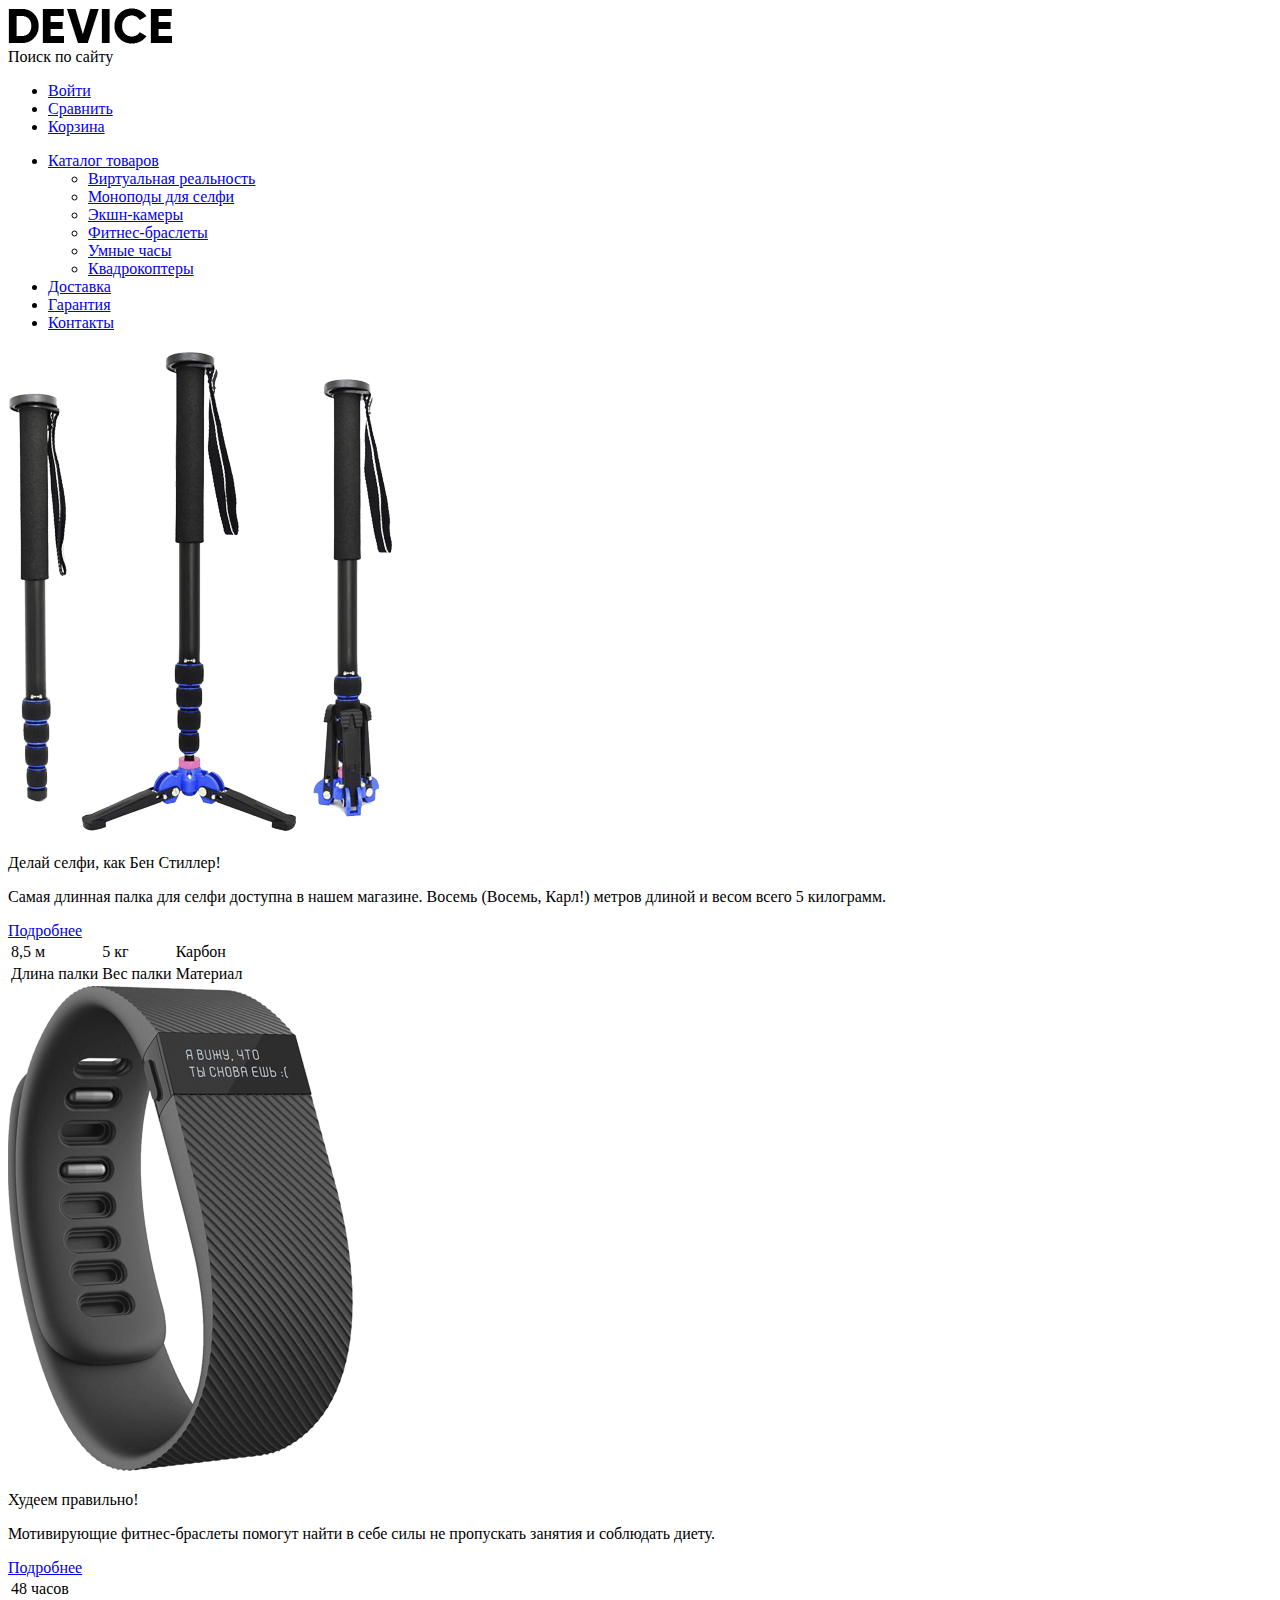
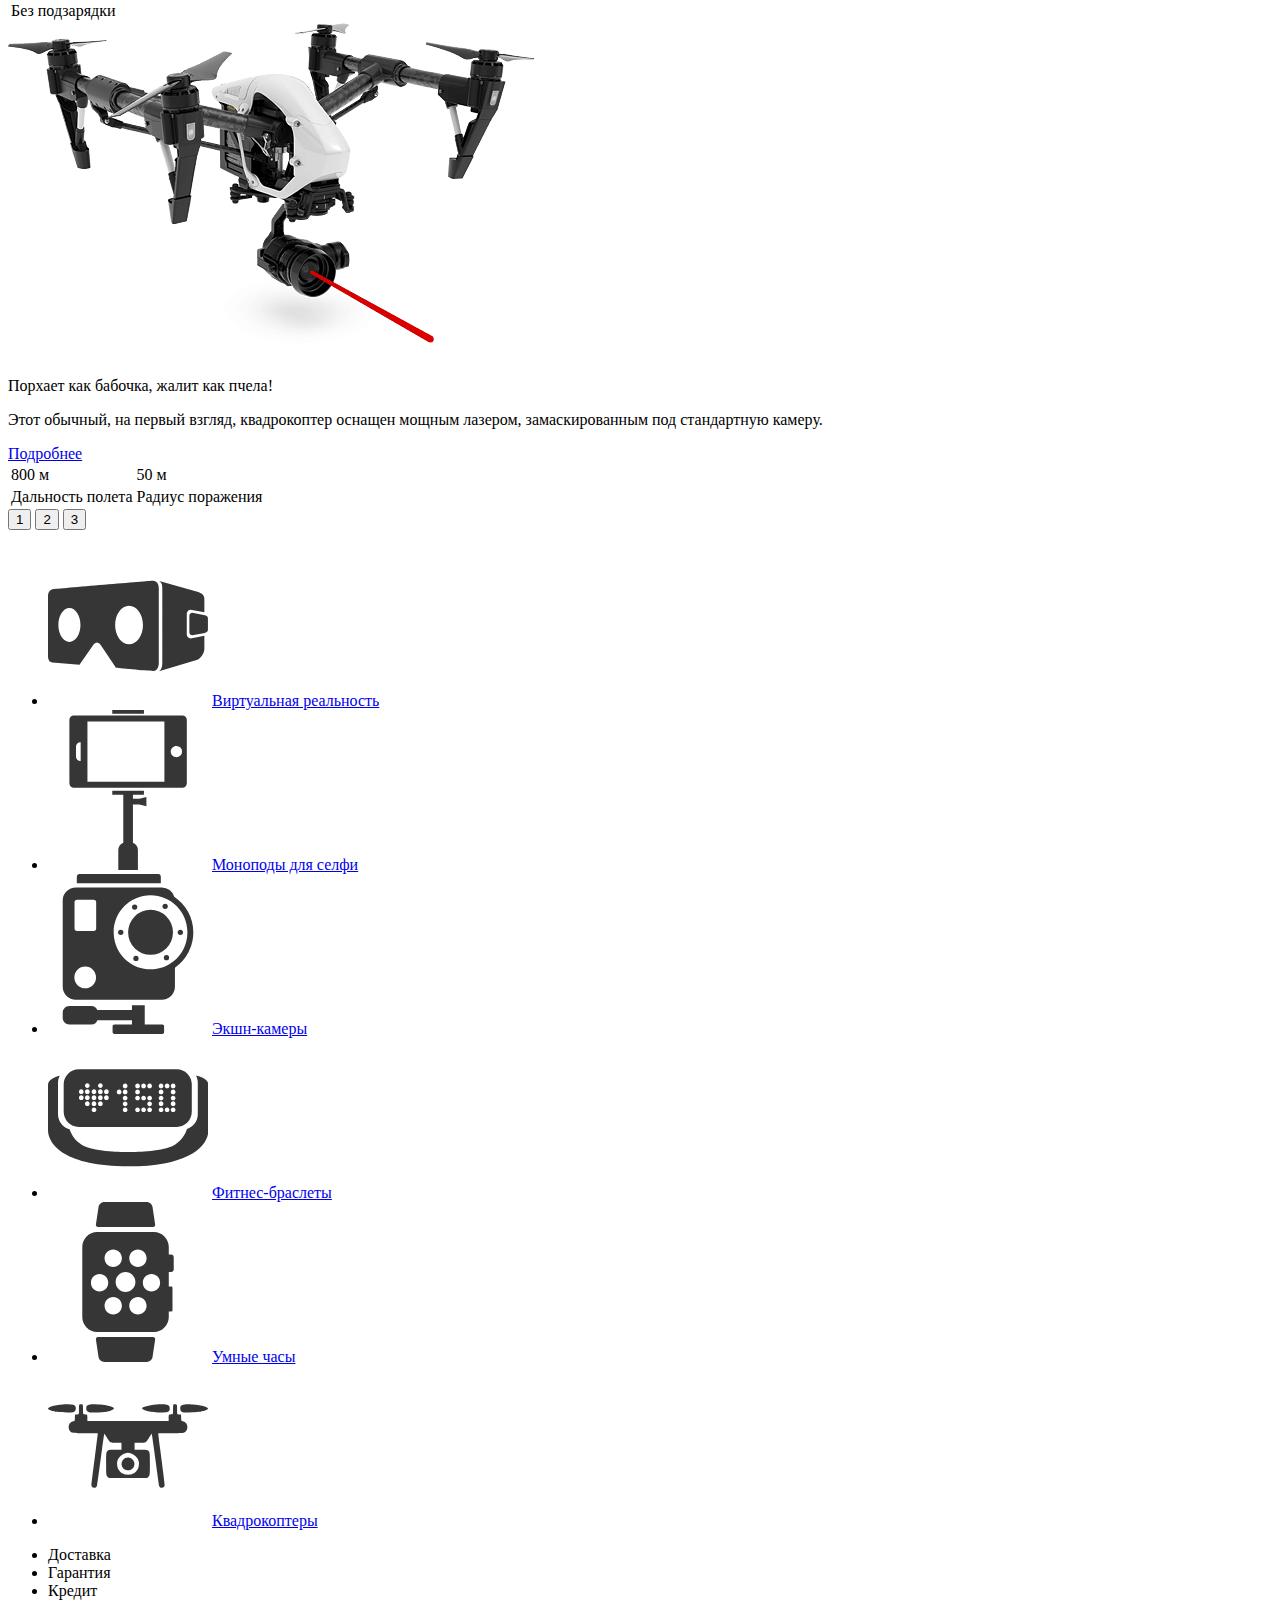
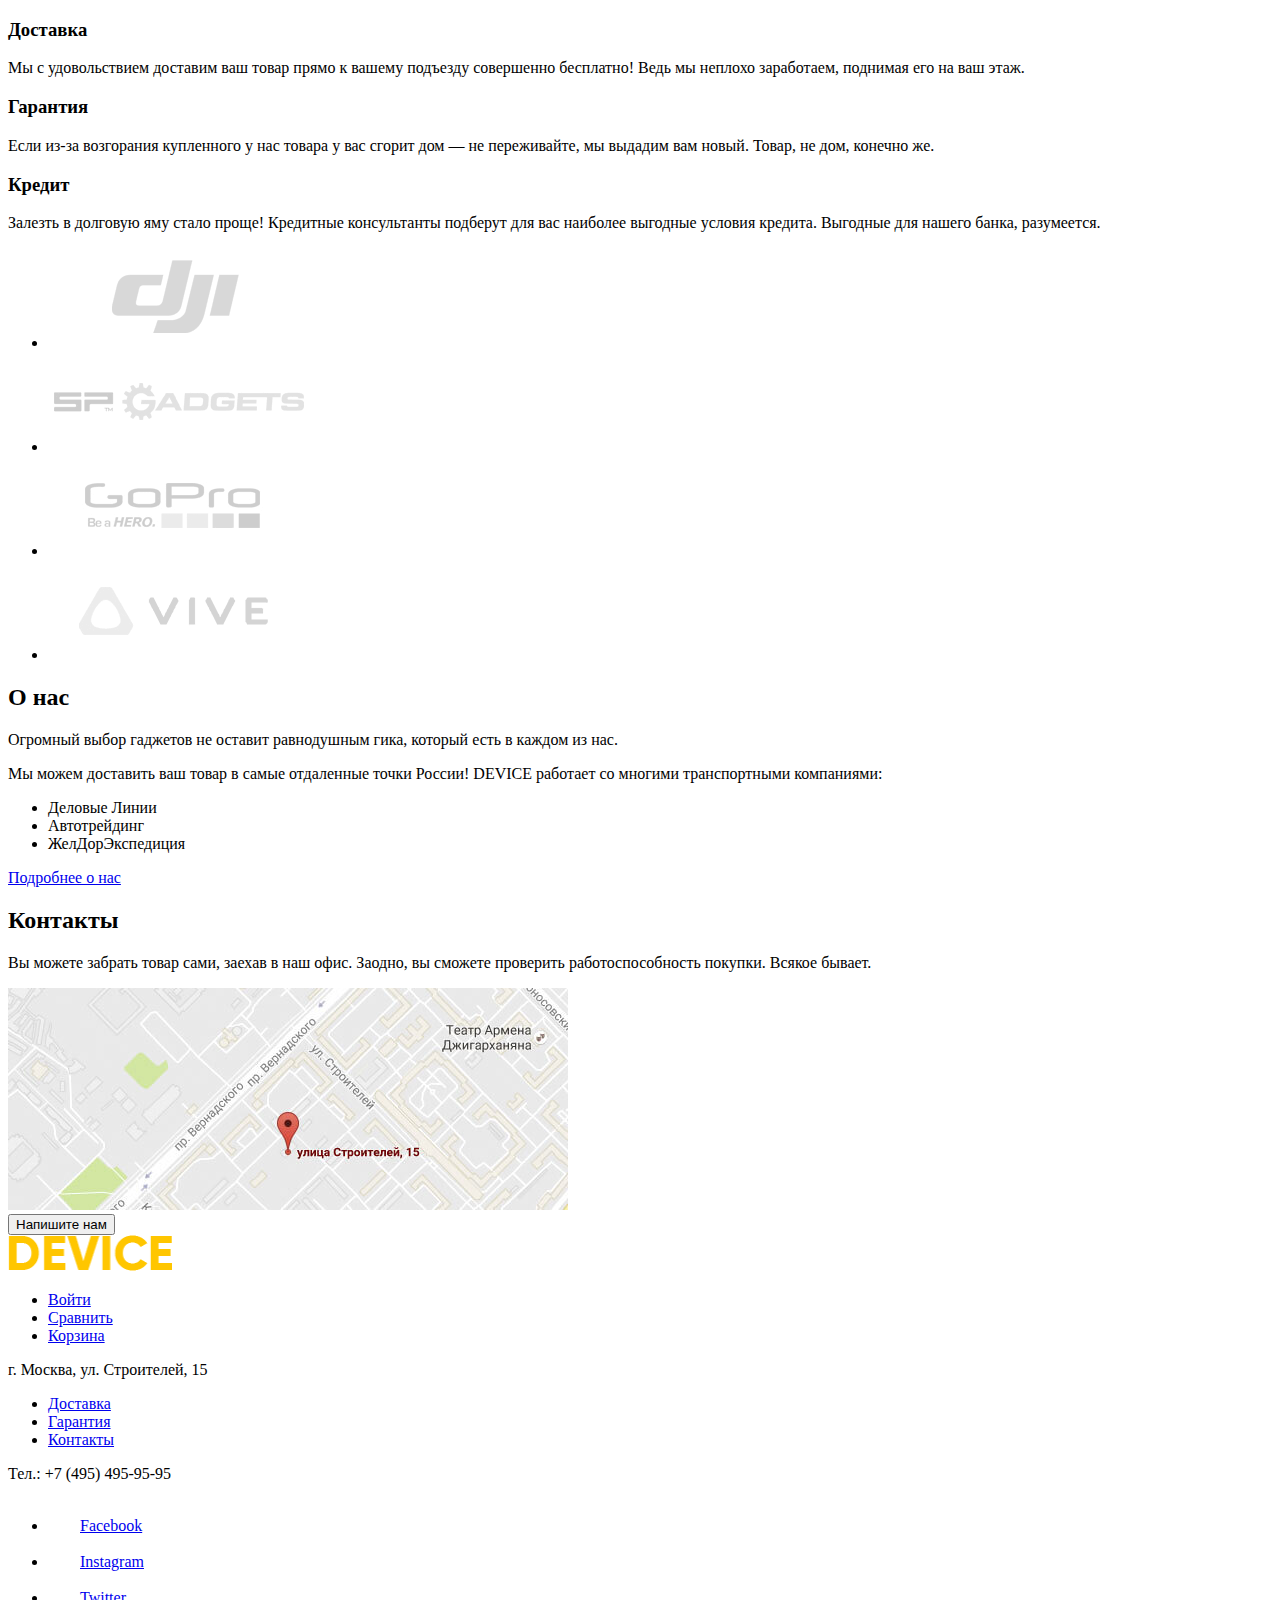
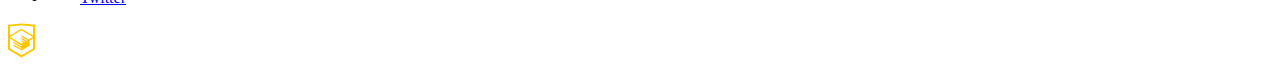
==== index.html @ 7e7579ad "Экспорт и подключение графики" ====
<!DOCTYPE html>
<html lang="ru">
<head>
	<meta charset="utf-8">
	<title>HTML Academy: Девайс</title>
</head>
<body>


	<header class="header">
		<div class="container">
			<img class="header-logo" src="img/logo.png" width="164" height="36" alt="Логотип">

			<nav class="header-navigation">
				<span class="header-navigation-search">Поиск по сайту</span>

				<ul class="header-user-navigation">
					<li class="header-user-navigation-login"><a href="#">Войти</a></li>
					<li class="header-user-navigation-comparison"><a href="#">Сравнить</a></li>
					<li class="header-user-navigation-cart"><a href="#">Корзина</a></li>
				</ul>

				<ul class="header-menu">

					<li class="header-menu-item">
						<a href="catalog.html">Каталог товаров</a>
						<ul class="header-menu-item-list">
							<li class="header-menu-sub-item"><a href="catalog.html">Виртуальная реальность</a></li>
							<li class="header-menu-sub-item"><a href="catalog.html">Моноподы для селфи</a></li>
							<li class="header-menu-sub-item"><a href="catalog.html">Экшн-камеры</a></li>
							<li class="header-menu-sub-item"><a href="catalog.html">Фитнес-браслеты</a></li>
							<li class="header-menu-sub-item"><a href="catalog.html">Умные часы</a></li>
							<li class="header-menu-sub-item"><a href="catalog.html">Квадрокоптеры</a></li>
						</ul>
					</li>

					<li class="header-menu-item"><a href="#">Доставка</a></li>
					<li class="header-menu-item"><a href="#">Гарантия</a></li>
					<li class="header-menu-item"><a href="#">Контакты</a></li>
				</ul>
			</nav>
		</div>
	</header>


	<main class="container">

		<!-- <h1 class="visually-hidden">Девайс</h1> -->

		<section class="slider">

			<!-- <h2 class="visually-hidden">Промо-слайдер</h2> -->

			<div class="slider-first">
				<img src="img/slider-1.png" width="384" height="486" alt="Селфи-палка">

				<div class="slider-info">
					<p class="slider-info-title">Делай селфи, как Бен Стиллер!</p>
					<p class="slider-info-desctiprion">Самая длинная палка для селфи доступна в нашем магазине. Восемь (Восемь, Карл!) метров длиной и весом всего 5 килограмм.</p>
				</div>

				<a href="#" class="btn">Подробнее</a>

				<table class="slider-details">
					<tr class="slider-details-value">
						<td>8,5 м</td>
						<td>5 кг</td>
						<td>Карбон</td>
					</tr>
					<tr class="slider-details-title">
						<td>Длина палки</td>
						<td>Вес палки</td>
						<td>Материал</td>
					</tr>
				</table>
			</div>

			<div class="slider-second">
				<img src="img/slider-2.png" width="345" height="485" alt="Фитнес-браслет">

				<div class="slider-info">
					<p class="slider-info-title">Худеем правильно!</p>
					<p class="slider-info-desctiprion">Мотивирующие фитнес-браслеты помогут найти в себе силы не пропускать занятия и соблюдать диету.</p>
				</div>

				<a href="#" class="btn">Подробнее</a>

				<table class="slider-details">
					<tr class="slider-details-value">
						<td>48 часов</td>
					</tr>
					<tr class="slider-details-title">
						<td>Без подзарядки</td>
					</tr>
				</table>
			</div>

			<div class="slider-third">
				<img src="img/slider-3.png" width="526" height="334" alt="Квадрокоптер">

				<div class="slider-info">
					<p class="slider-info-title">Порхает как бабочка, жалит как пчела!</p>
					<p class="slider-info-desctiprion">Этот обычный, на первый взгляд, квадрокоптер оснащен мощным лазером, замаскированным под стандартную камеру.</p>
				</div>

				<a href="#" class="btn">Подробнее</a>

				<table class="slider-details">
					<tr class="slider-details-value">
						<td>800 м</td>
						<td>50 м</td>
					</tr>
					<tr class="slider-details-title">
						<td>Дальность полета</td>
						<td>Радиус поражения</td>
					</tr>
				</table>
			</div>

			<div class="slider-navigation">
				<button class="slider-navigation-btn slider-navigation-btn-active">1</button>
				<button class="slider-navigation-btn">2</button>
				<button class="slider-navigation-btn">3</button>
			</div>

		</section>

		<section class="index-catalog">

			<!-- <h2 class="visually-hidden">Популярные товары</h2> -->

			<ul class="index-catalog-list">
				<!-- Будет лучше подключить popular.svg через бэкграунд? -->
				<li>
					<a class="index-catalog-list-img" href="catalog.html"><img src="img/popular-1.svg" width="160" height="160" alt="Виртуальная реальность"></a>
					<a class="index-catalog-list-title" href="catalog.html">Виртуальная реальность</a>
				</li>

				<li>
					<a class="index-catalog-list-img" href="catalog.html"><img src="img/popular-2.svg" width="160" height="160" alt="Моноподы для селфи"></a>
					<a class="index-catalog-list-title" href="catalog.html">Моноподы для селфи</a>
				</li>

				<li>
					<a class="index-catalog-list-img" href="catalog.html"><img src="img/popular-3.svg" width="160" height="160" alt="Экшн-камеры"></a>
					<a class="index-catalog-list-title" href="catalog.html">Экшн-камеры</a>
				</li>

				<li>
					<a class="index-catalog-list-img" href="catalog.html"><img src="img/popular-4.svg" width="160" height="160" alt="Фитнес-браслеты"></a>
					<a class="index-catalog-list-title" href="catalog.html">Фитнес-браслеты</a>
				</li>

				<li>
					<a class="index-catalog-list-img" href="catalog.html"><img src="img/popular-5.svg" width="160" height="160" alt="Умные часы"></a>
					<a class="index-catalog-list-title" href="catalog.html">Умные часы</a>
				</li>

				<li>
					<a class="index-catalog-list-img" href="catalog.html"><img src="img/popular-6.svg" width="160" height="160" alt="Квадрокоптеры"></a>
					<a class="index-catalog-list-title" href="catalog.html">Квадрокоптеры</a>
				</li>
			</ul>
		</section>

		<section class="service-slider">

			<!-- <h2 class="visually-hidden">Сервисы</h2> -->

			<ul class="service-slider-list">
				<li class="service-slider-list-delivery">Доставка</li>
				<li class="service-slider-list-warranty">Гарантия</li>
				<li class="service-slider-list-credit">Кредит</li>
			</ul>

			<div class="service-slider-delivery">
				<h3 class="service-slider-title">Доставка</h3>
				<p class="service-slider-description">Мы с удовольствием доставим ваш товар прямо к вашему подъезду совершенно бесплатно! Ведь мы неплохо заработаем, поднимая его на ваш этаж.</p>
			</div>

			<div class="service-slider-warranty">
				<h3 class="service-slider-title">Гарантия</h3>
				<p class="service-slider-description">Если из-за возгорания купленного у нас товара у вас сгорит дом — не переживайте, мы выдадим вам новый. Товар, не дом, конечно же.</p>
			</div>

			<div class="service-slider-credit">
				<h3 class="service-slider-title">Кредит</h3>
				<p class="service-slider-description">Залезть в долговую яму стало проще! Кредитные консультанты подберут для вас наиболее выгодные условия кредита. Выгодные для нашего банка, разумеется.</p>
			</div>
		</section>

		<section class="partners">

			<!-- <h2 class="visually-hidden">Наши партнеры</h2> -->

			<ul class="partners-list">
				<li class="partners-list-item"><a href="#"><img src="img/logo-1.png" width="260" height="100" alt="Логотип компании"></a></li>
				<li class="partners-list-item"><a href="#"><img src="img/logo-2.png" width="260" height="100" alt="Логотип компании"></a></li>
				<li class="partners-list-item"><a href="#"><img src="img/logo-3.png" width="260" height="100" alt="Логотип компании"></a></li>
				<li class="partners-list-item"><a href="#"><img src="img/logo-4.png" width="260" height="100" alt="Логотип компании"></a></li>
			</ul>
		</section>

		<div class="about-us-and-contacts">
			<section class="about-us">

				<h2 class="page-title">О нас</h2>

				<p class="about-us-description">Огромный выбор гаджетов не оставит равнодушным гика, который есть в каждом из нас.</p>
				<p class="about-us-description">Мы можем доставить ваш товар в самые отдаленные точки России! DEVICE работает со многими транспортными компаниями:</p>

				<ul class="about-us-list">
					<li>Деловые Линии</li>
					<li>Автотрейдинг</li>
					<li>ЖелДорЭкспедиция</li>
				</ul>

				<a href="#" class="btn">Подробнее о нас</a>
			</section>

			<section class="contacts">

				<h2 class="page-title">Контакты</h2>

				<p class="contacts-description">Вы можете забрать товар сами, заехав в наш офис. Заодно, вы сможете проверить работоспособность покупки. Всякое бывает.</p>

				<a href="№" class="contacts-map"><img src="img/map.jpg" width="560" height="222" alt="Карта"></a><br> <!-- временный перенос строки -->

				<button class="btn">Напишите нам</button>
			</section>
		</div>
	</main>


	<footer class="footer">
		<div class="container">

			<div class="footer-top">
				<img class="footer-logo" src="img/footer-logo.png" width="164" height="36" alt="Логотип">
				<nav>
					<ul class="footer-user-navigation">
						<li class="footer-user-navigation-login"><a href="#">Войти</a></li>
						<li class="footer-user-navigation-comparison"><a href="#">Сравнить</a></li>
						<li class="footer-user-navigation-cart"><a href="#">Корзина</a></li>
					</ul>
				</nav>
			</div>

			<div class="footer-middle">
				<span class="footer-adress">г. Москва, ул. Строителей, 15</span>
				<nav>
					<ul class="footer-menu">
						<li class="footer-menu-item"><a href="#">Доставка</a></li>
						<li class="footer-menu-item"><a href="#">Гарантия</a></li>
						<li class="footer-menu-item"><a href="#">Контакты</a></li>
					</ul>
				</nav>
				<span class="footer-phone">Тел.: +7 (495) 495-95-95</span>
			</div>

			<div class="footer-down">
				<ul class="footer-social">
					<li class="footer-social-item"><a href="#"><img src="img/fb.svg" width="32" height="32" alt="Facebook">Facebook</a></li>
					<li class="footer-social-item"><a href="#"><img src="img/instagram.svg" width="32" height="32" alt="Instagram">Instagram</a></li>
					<li class="footer-social-item"><a href="#"><img src="img/twitter.svg" width="32" height="32" alt="Twitter">Twitter</a></li>
				</ul>
				<a class="footer-html-academy" href="https://htmlacademy.ru/intensive/htmlcss"><img src="img/logo-html.svg" width="27" height="35" alt="HTML Academy"></a>
			</div>

		</div>
	</footer>


</body>
</html>
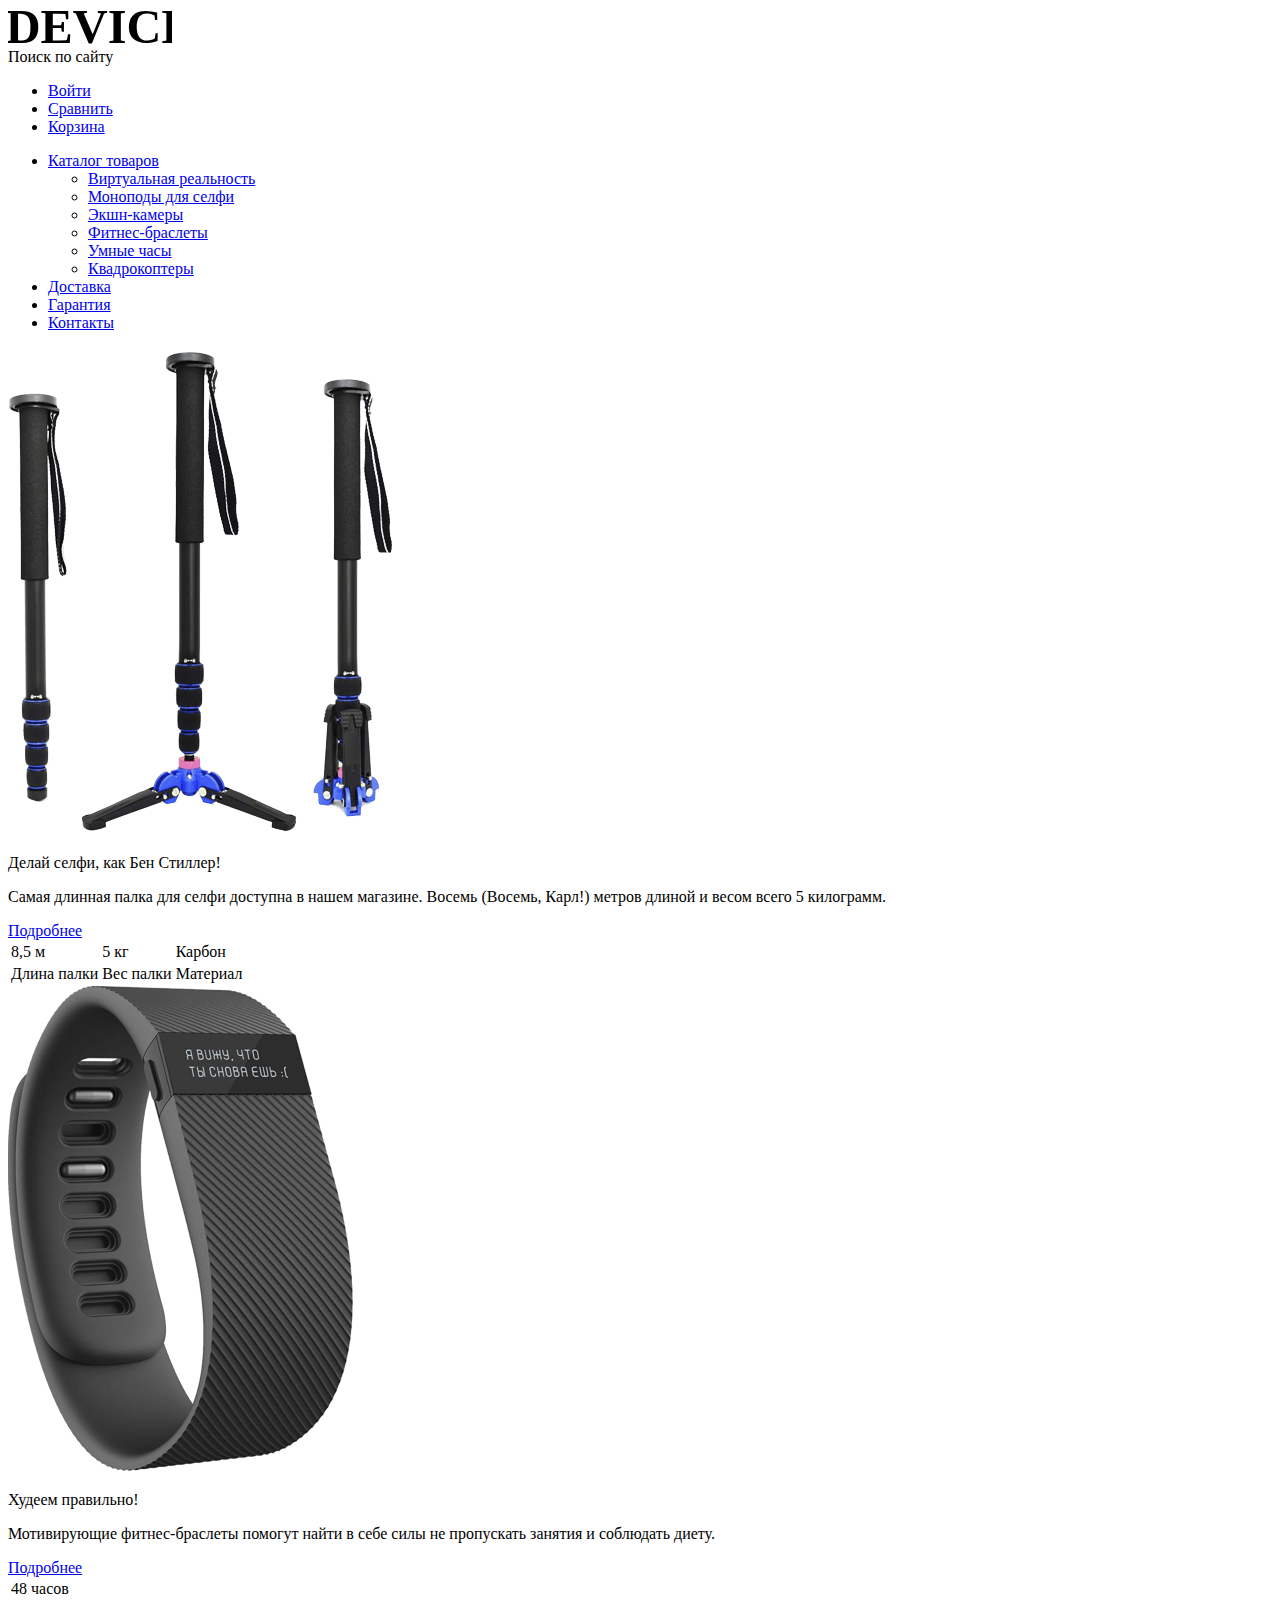
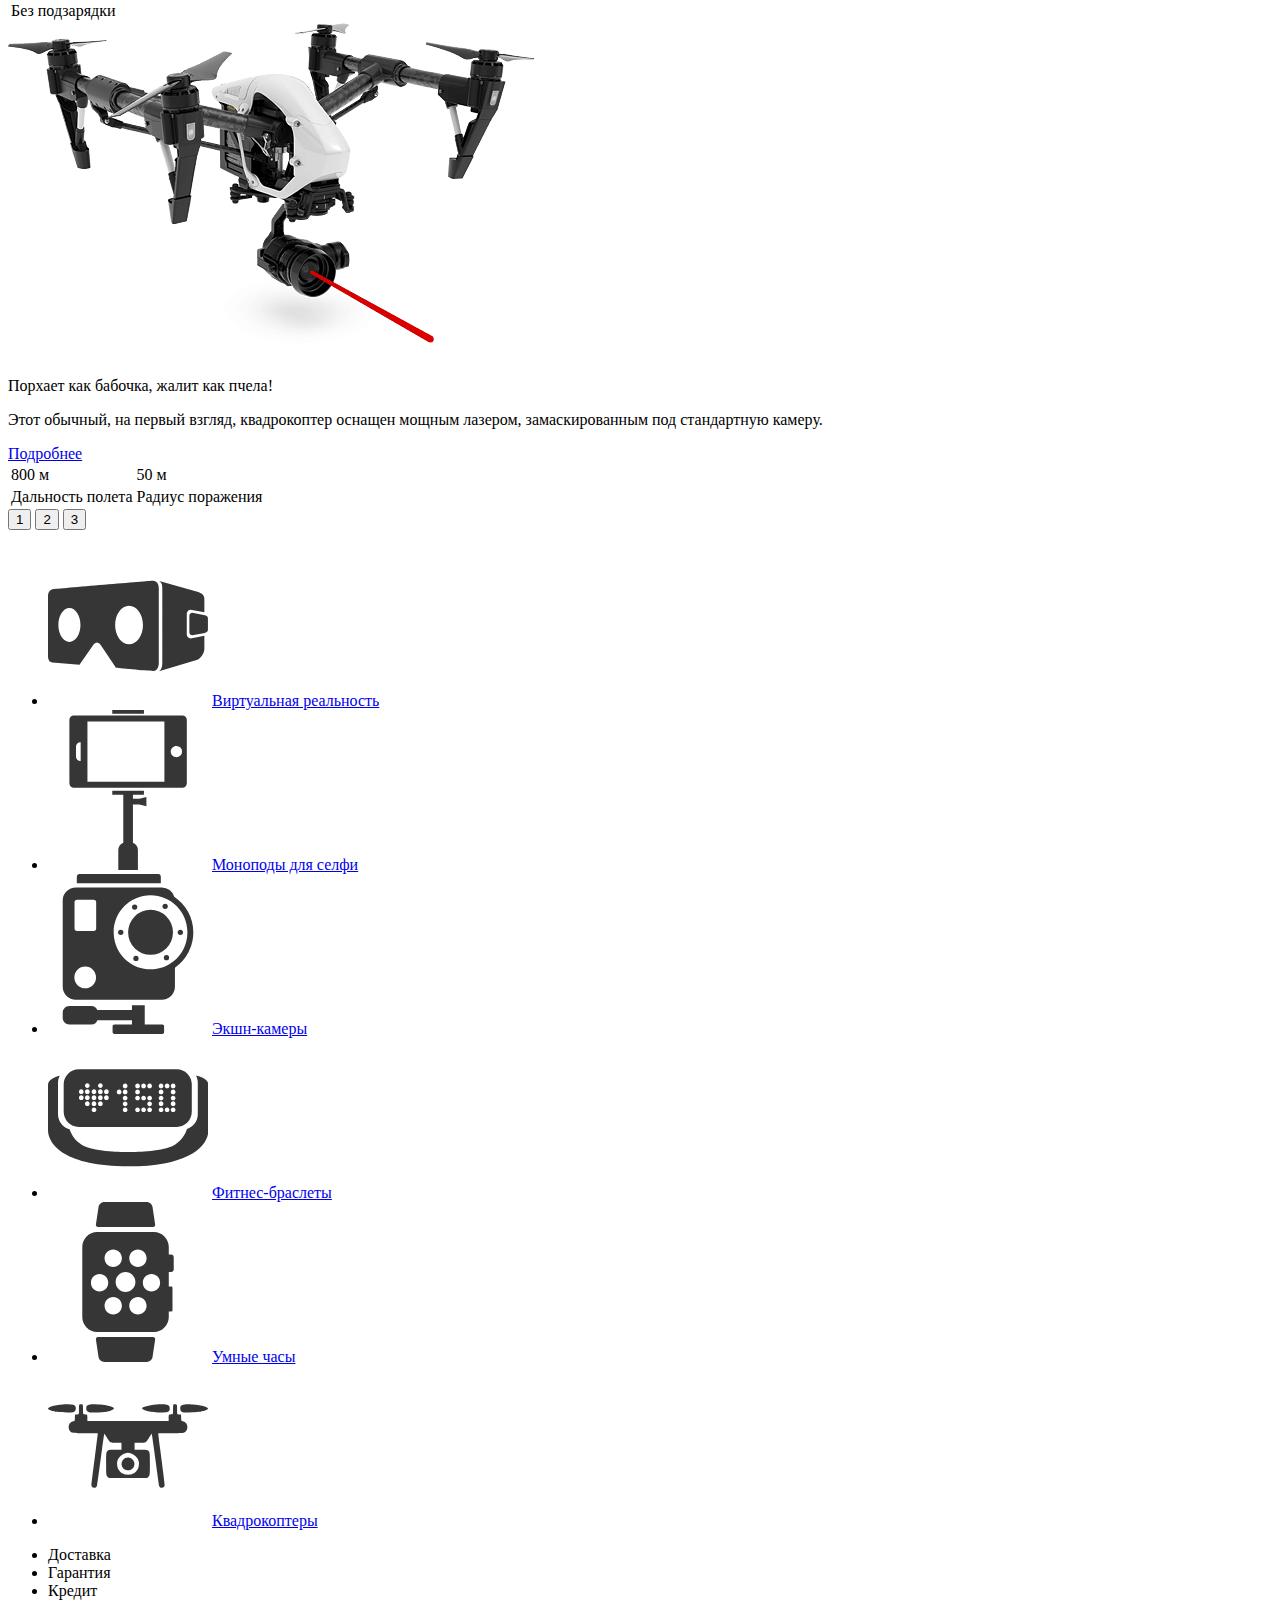
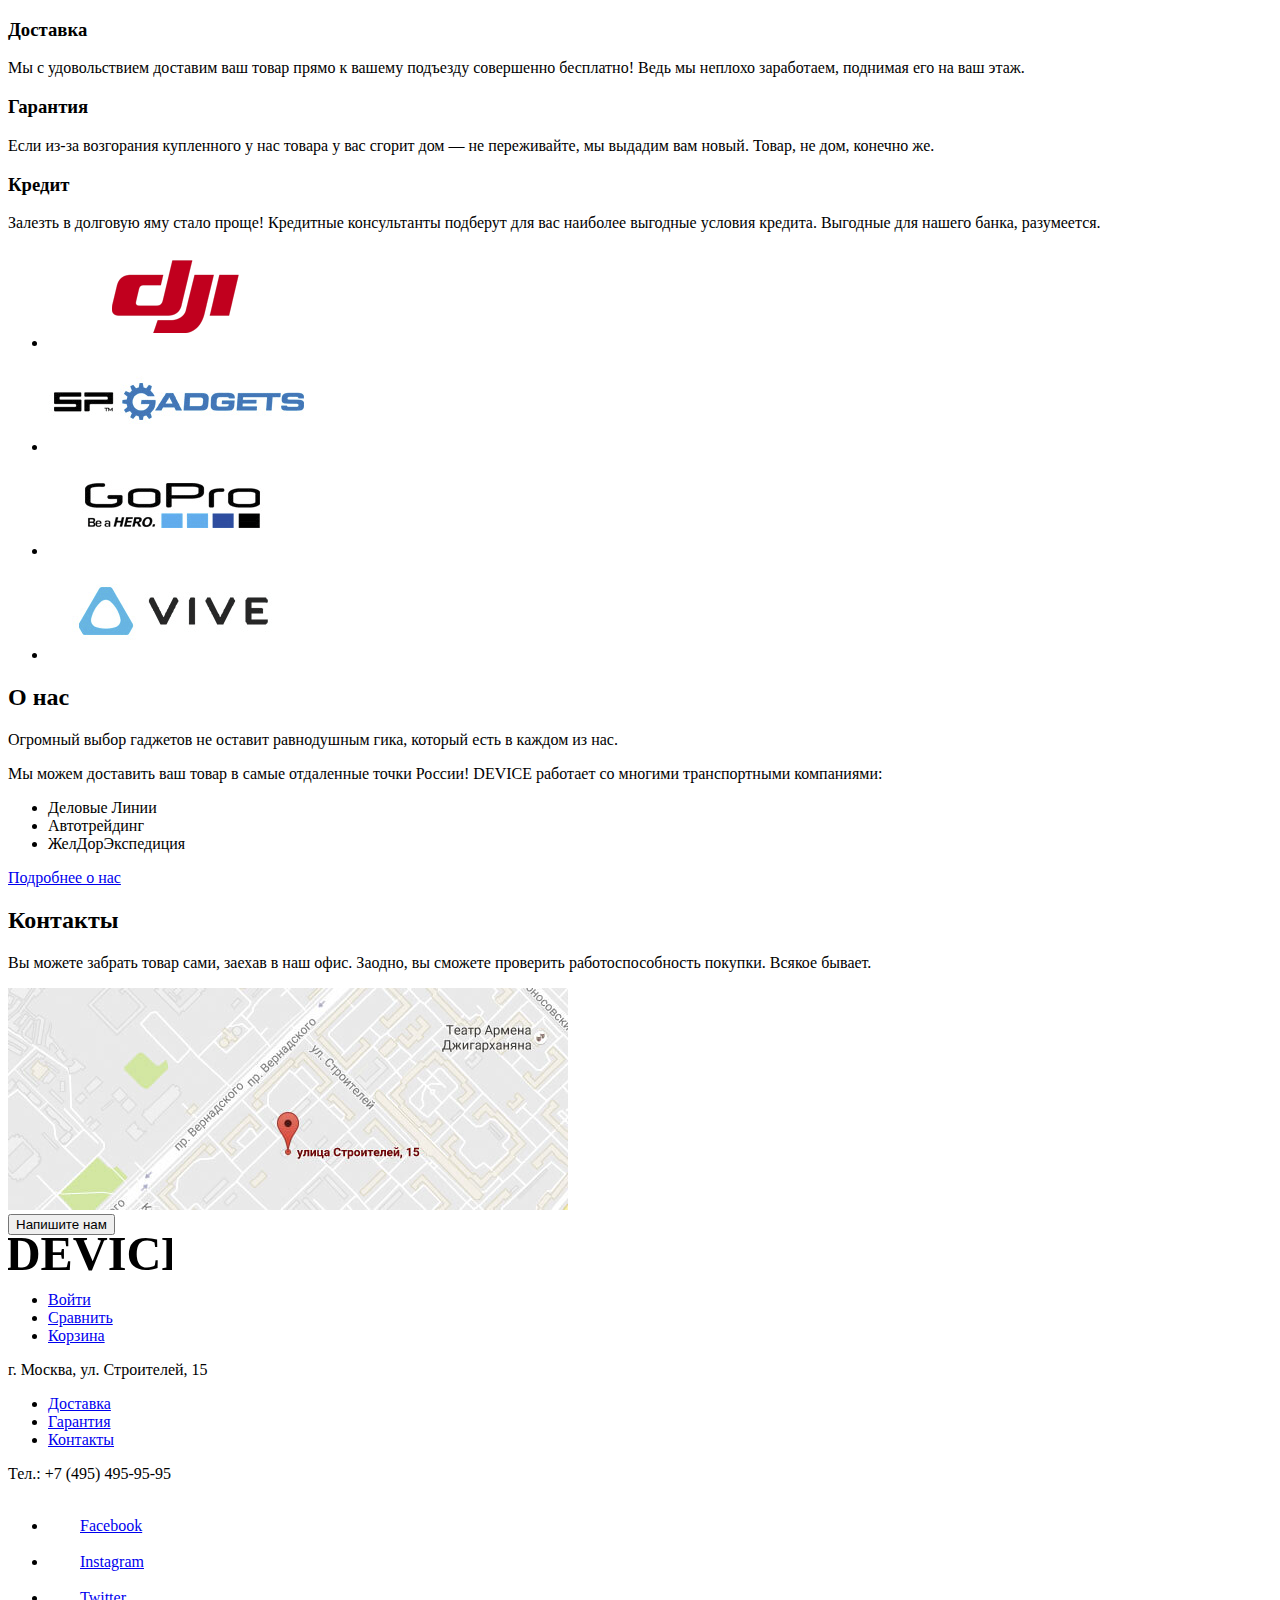
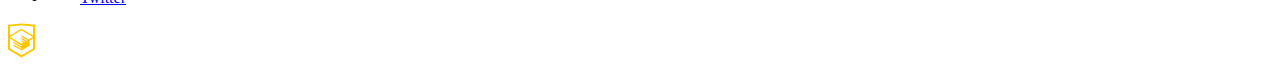
==== commit bb17a3b2: "Исправления в графике" ====
--- a/index.html
+++ b/index.html
@@ -9,7 +9,7 @@
 
 	<header class="header">
 		<div class="container">
-			<img class="header-logo" src="img/logo.png" width="164" height="36" alt="Логотип">
+			<img class="header-logo" src="img/logo.svg" width="164" height="36" alt="Логотип">
 
 			<nav class="header-navigation">
 				<span class="header-navigation-search">Поиск по сайту</span>
@@ -193,11 +193,11 @@
 
 			<!-- <h2 class="visually-hidden">Наши партнеры</h2> -->
 
-			<ul class="partners-list">
-				<li class="partners-list-item"><a href="#"><img src="img/logo-1.png" width="260" height="100" alt="Логотип компании"></a></li>
-				<li class="partners-list-item"><a href="#"><img src="img/logo-2.png" width="260" height="100" alt="Логотип компании"></a></li>
-				<li class="partners-list-item"><a href="#"><img src="img/logo-3.png" width="260" height="100" alt="Логотип компании"></a></li>
-				<li class="partners-list-item"><a href="#"><img src="img/logo-4.png" width="260" height="100" alt="Логотип компании"></a></li>
+			<ul class="brands-list">
+				<li class="brands-list-item"><a href="#"><img src="img/brand-logo-1.png" width="260" height="100" alt="Логотип компании"></a></li>
+				<li class="brands-list-item"><a href="#"><img src="img/brand-logo-2.png" width="260" height="100" alt="Логотип компании"></a></li>
+				<li class="brands-list-item"><a href="#"><img src="img/brand-logo-3.png" width="260" height="100" alt="Логотип компании"></a></li>
+				<li class="brands-list-item"><a href="#"><img src="img/brand-logo-4.png" width="260" height="100" alt="Логотип компании"></a></li>
 			</ul>
 		</section>
 
@@ -236,7 +236,7 @@
 		<div class="container">
 
 			<div class="footer-top">
-				<img class="footer-logo" src="img/footer-logo.png" width="164" height="36" alt="Логотип">
+				<img class="footer-logo" src="img/logo.svg" width="164" height="36" alt="Логотип">
 				<nav>
 					<ul class="footer-user-navigation">
 						<li class="footer-user-navigation-login"><a href="#">Войти</a></li>
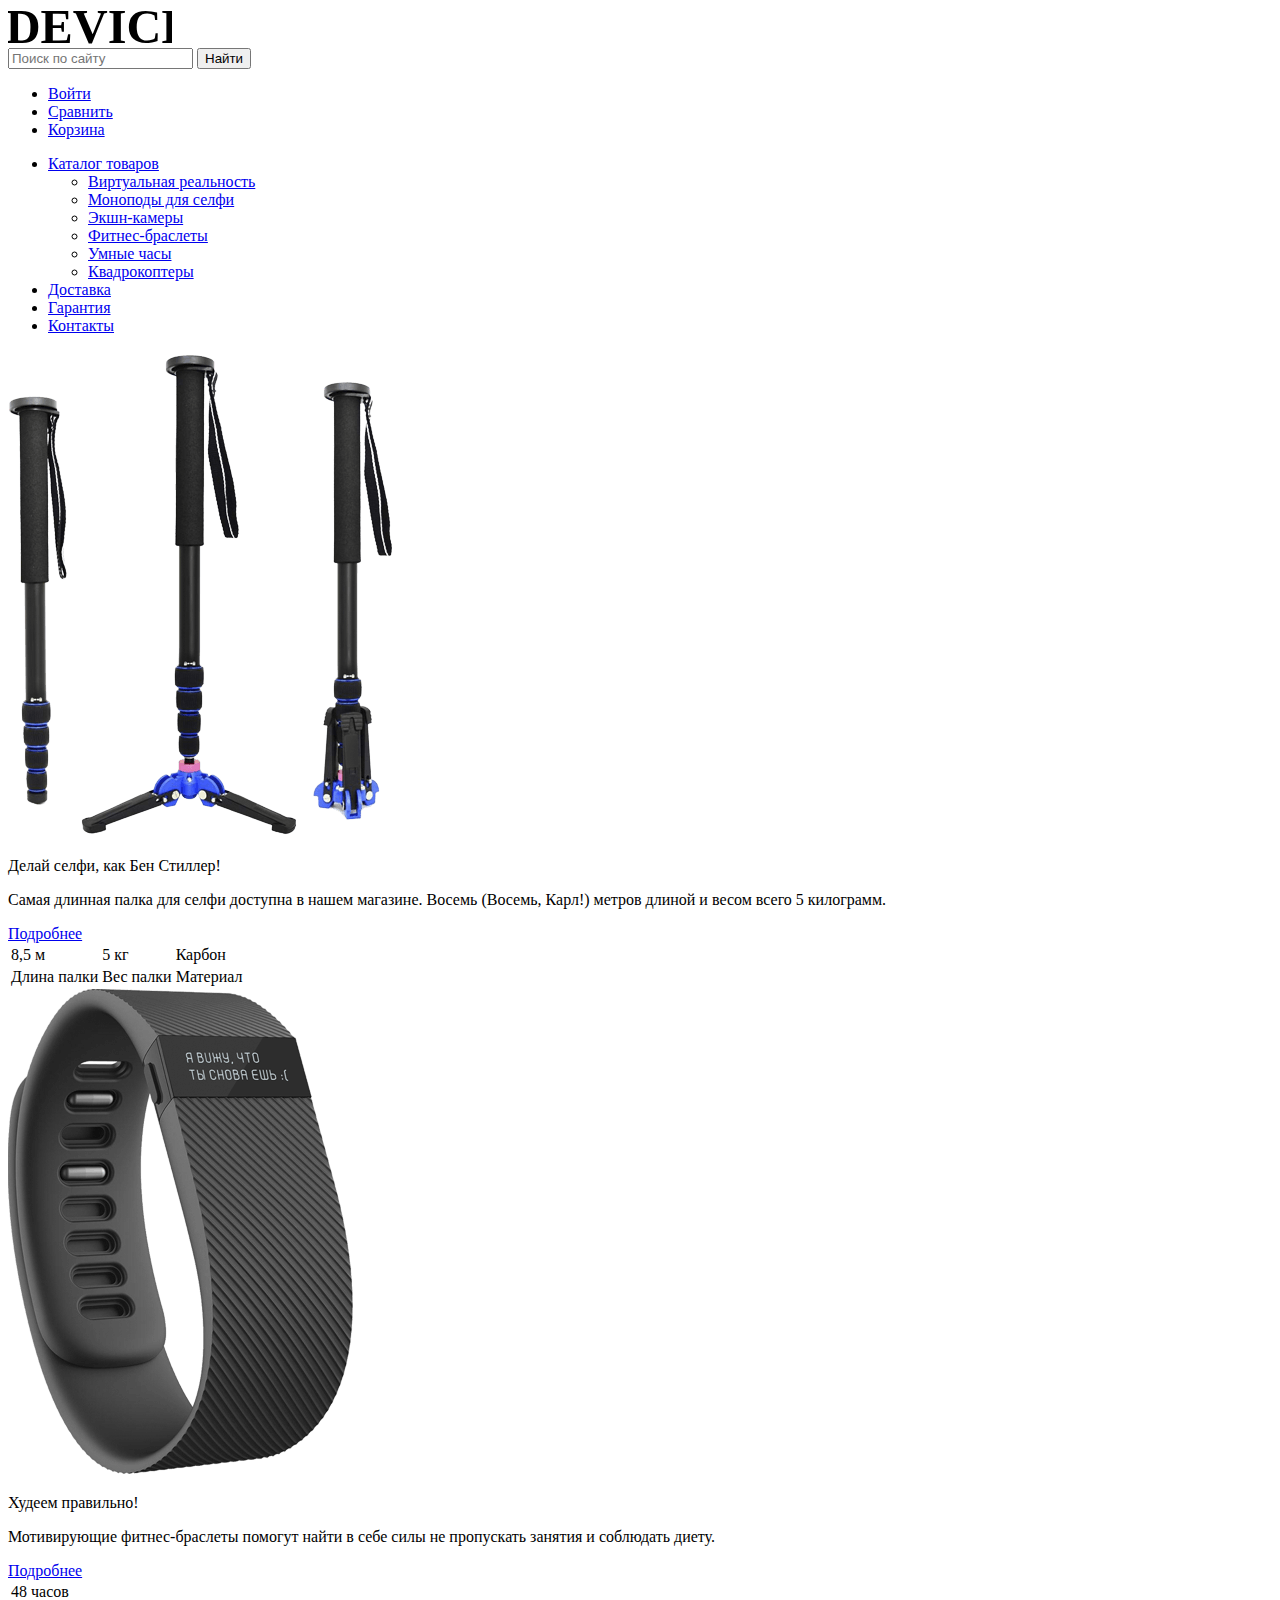
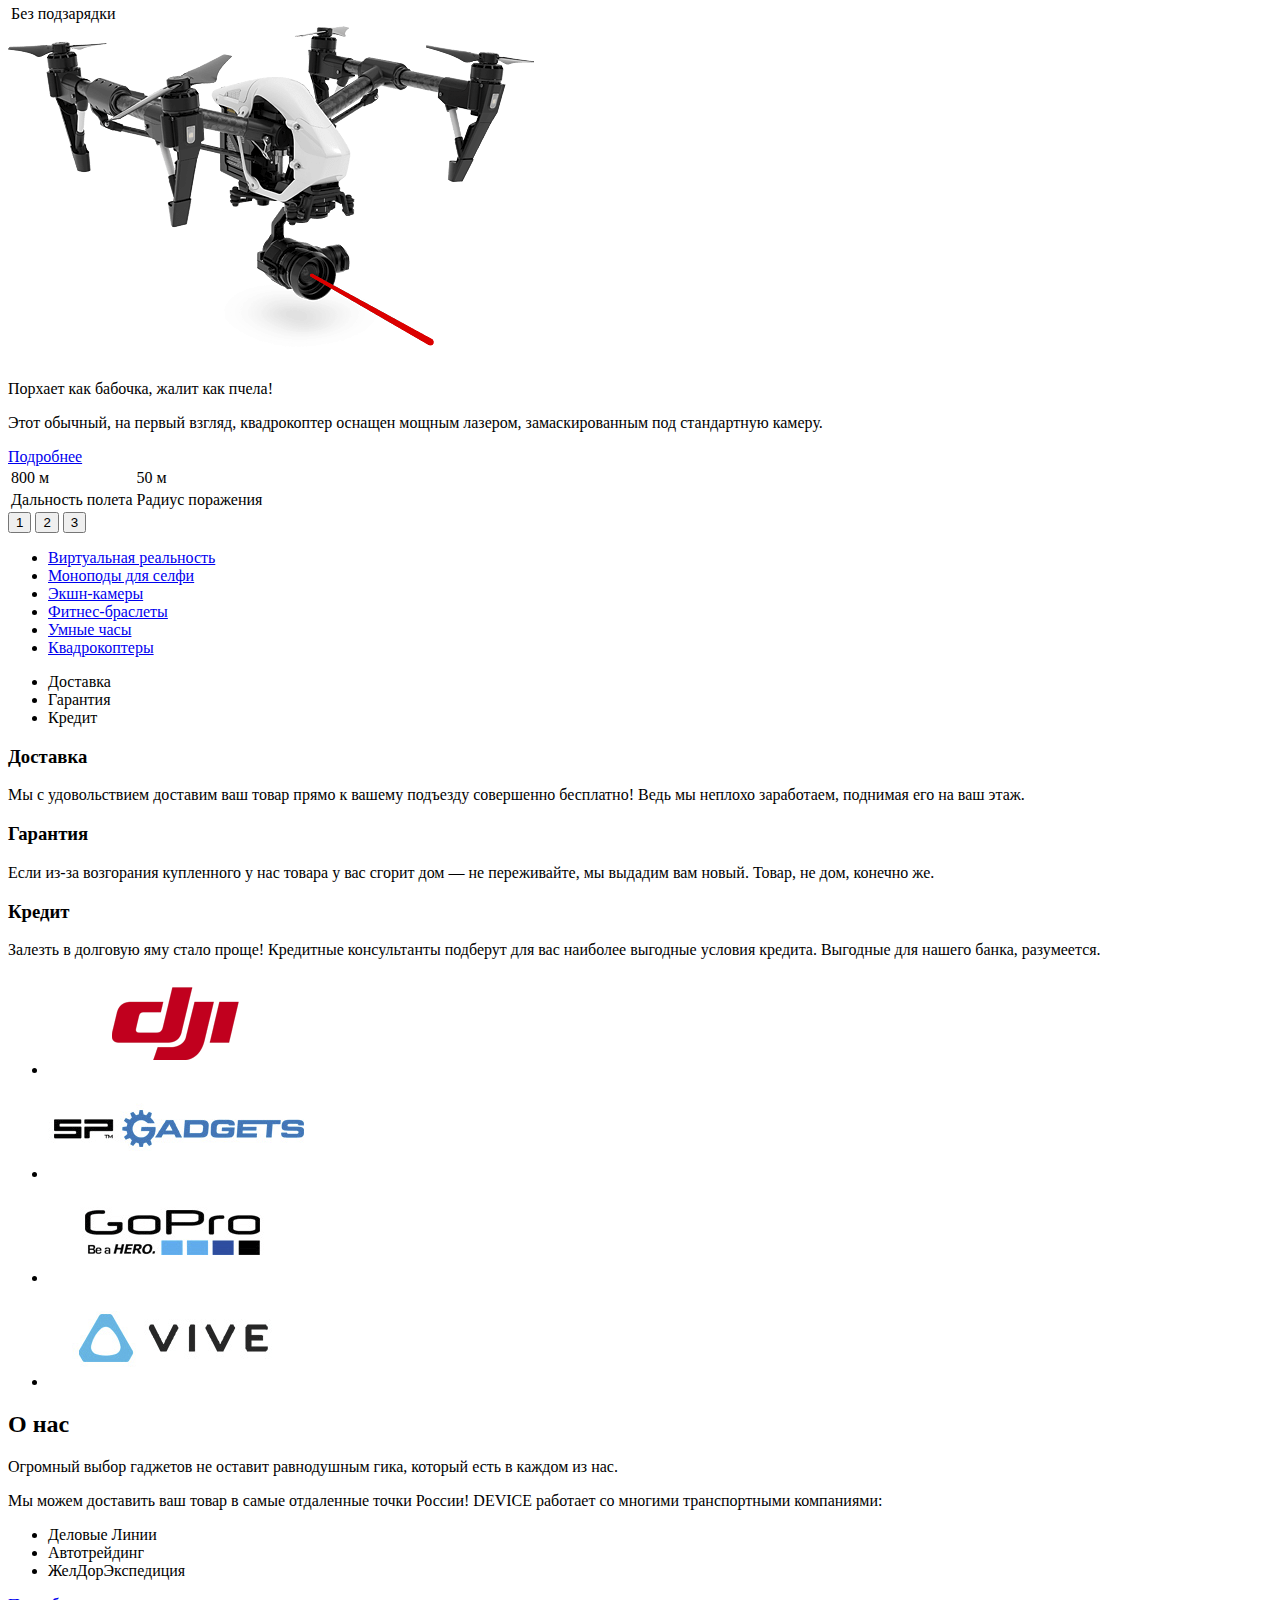
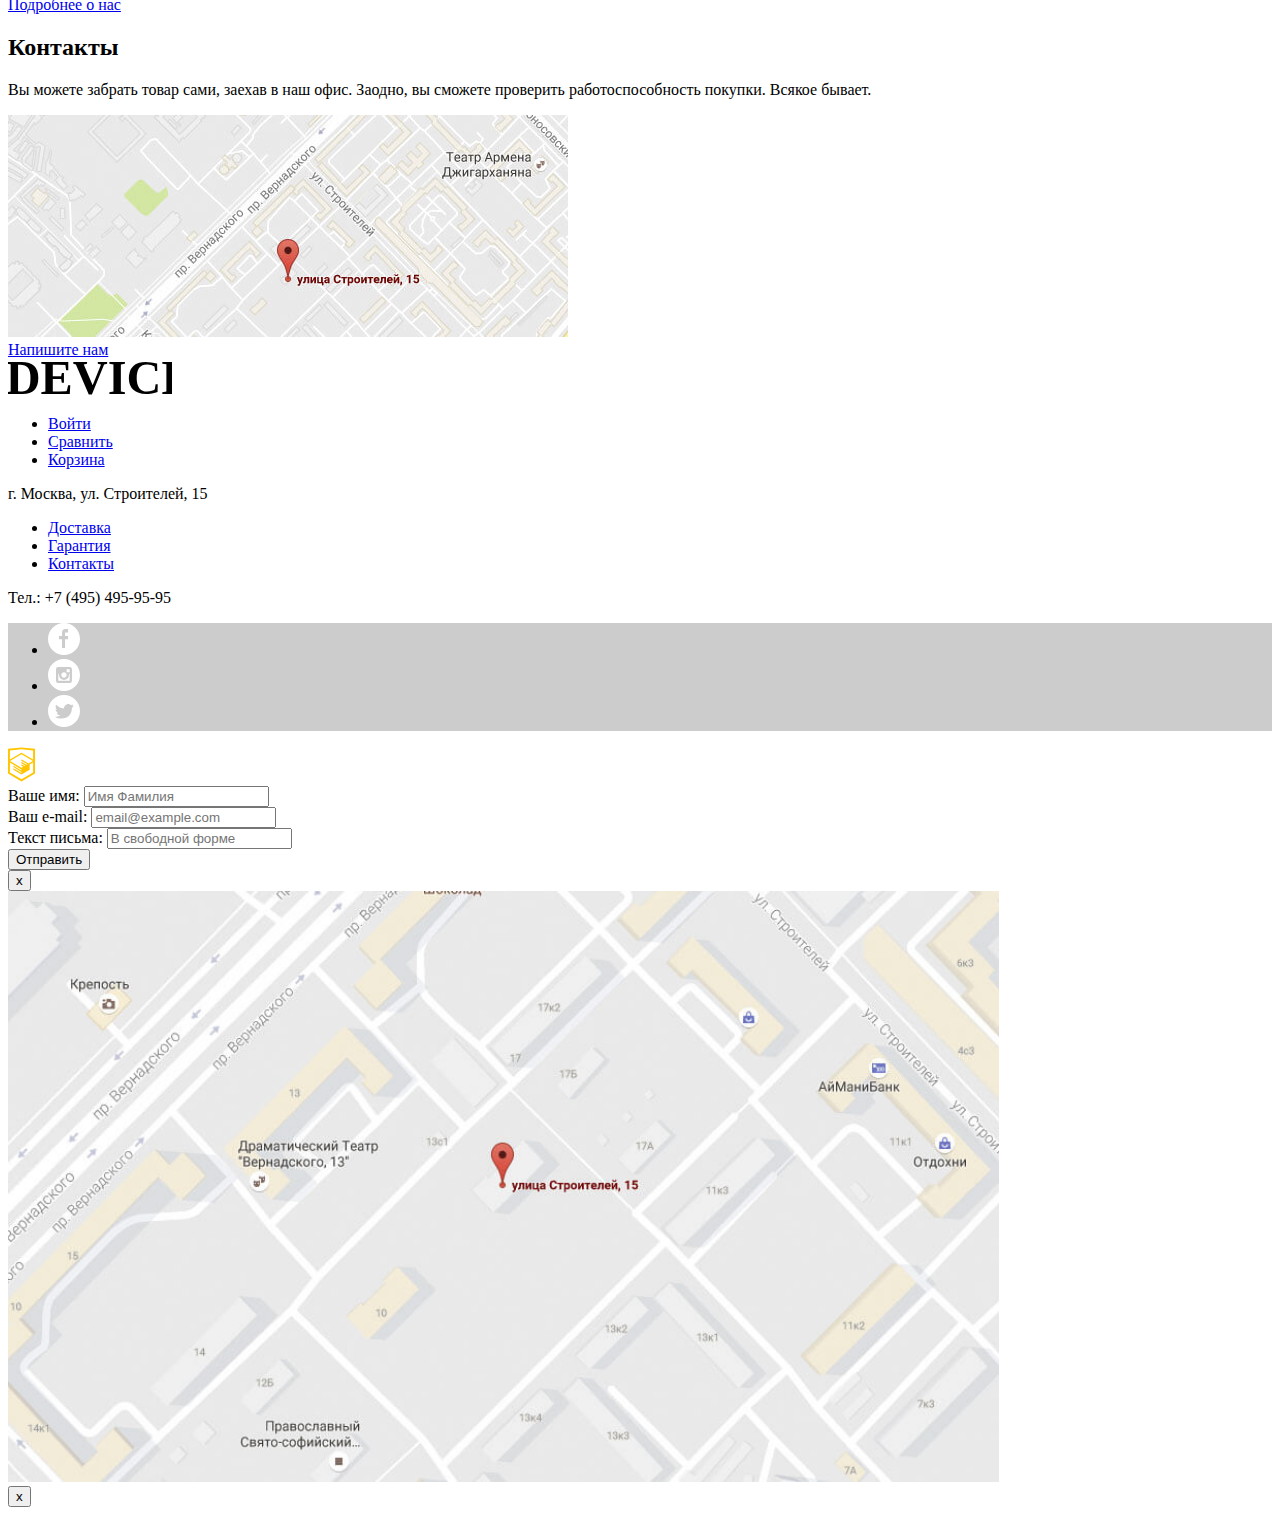
==== commit ff3038cd: "Оптимизация сайта на доступность" ====
--- a/index.html
+++ b/index.html
@@ -12,31 +12,35 @@
 			<img class="header-logo" src="img/logo.svg" width="164" height="36" alt="Логотип">
 
 			<nav class="header-navigation">
-				<span class="header-navigation-search">Поиск по сайту</span>
+
+				<form class="header-navigation-search" method="post" action="https://echo.htmlacademy.ru">
+					<input type="search" name="search" placeholder="Поиск по сайту">
+					<button class="search-btn" type="submit">Найти</button>
+				</form>
 
 				<ul class="header-user-navigation">
-					<li class="header-user-navigation-login"><a href="#">Войти</a></li>
-					<li class="header-user-navigation-comparison"><a href="#">Сравнить</a></li>
-					<li class="header-user-navigation-cart"><a href="#">Корзина</a></li>
+					<li class="header-user-navigation-login"><a class="header-user-navigation-link" href="#">Войти</a></li>
+					<li class="header-user-navigation-comparison"><a class="header-user-navigation-link" href="#">Сравнить</a></li>
+					<li class="header-user-navigation-cart"><a class="header-user-navigation-link" href="#">Корзина</a></li>
 				</ul>
 
 				<ul class="header-menu">
 
 					<li class="header-menu-item">
-						<a href="catalog.html">Каталог товаров</a>
+						<a class="header-menu-link" href="catalog.html">Каталог товаров</a>
 						<ul class="header-menu-item-list">
-							<li class="header-menu-sub-item"><a href="catalog.html">Виртуальная реальность</a></li>
-							<li class="header-menu-sub-item"><a href="catalog.html">Моноподы для селфи</a></li>
-							<li class="header-menu-sub-item"><a href="catalog.html">Экшн-камеры</a></li>
-							<li class="header-menu-sub-item"><a href="catalog.html">Фитнес-браслеты</a></li>
-							<li class="header-menu-sub-item"><a href="catalog.html">Умные часы</a></li>
-							<li class="header-menu-sub-item"><a href="catalog.html">Квадрокоптеры</a></li>
+							<li class="header-menu-sub-item"><a class="header-menu-sub-link" href="catalog.html">Виртуальная реальность</a></li>
+							<li class="header-menu-sub-item"><a class="header-menu-sub-link" href="catalog.html">Моноподы для селфи</a></li>
+							<li class="header-menu-sub-item"><a class="header-menu-sub-link" href="catalog.html">Экшн-камеры</a></li>
+							<li class="header-menu-sub-item"><a class="header-menu-sub-link" href="catalog.html">Фитнес-браслеты</a></li>
+							<li class="header-menu-sub-item"><a class="header-menu-sub-link" href="catalog.html">Умные часы</a></li>
+							<li class="header-menu-sub-item"><a class="header-menu-sub-link" href="catalog.html">Квадрокоптеры</a></li>
 						</ul>
 					</li>
 
-					<li class="header-menu-item"><a href="#">Доставка</a></li>
-					<li class="header-menu-item"><a href="#">Гарантия</a></li>
-					<li class="header-menu-item"><a href="#">Контакты</a></li>
+					<li class="header-menu-item"><a class="header-menu-link" href="#">Доставка</a></li>
+					<li class="header-menu-item"><a class="header-menu-link" href="#">Гарантия</a></li>
+					<li class="header-menu-item"><a class="header-menu-link" href="#">Контакты</a></li>
 				</ul>
 			</nav>
 		</div>
@@ -45,7 +49,7 @@
 
 	<main class="container">
 
-		<!-- <h1 class="visually-hidden">Девайс</h1> -->
+		<!-- <h1 class="visually-hidden">Интернет-магазин гаджетов "Девайс"</h1> -->
 
 		<section class="slider">
 
@@ -63,14 +67,14 @@
 
 				<table class="slider-details">
 					<tr class="slider-details-value">
-						<td>8,5 м</td>
-						<td>5 кг</td>
-						<td>Карбон</td>
+						<td class="slider-details-value-item">8,5 м</td>
+						<td class="slider-details-value-item">5 кг</td>
+						<td class="slider-details-value-item">Карбон</td>
 					</tr>
 					<tr class="slider-details-title">
-						<td>Длина палки</td>
-						<td>Вес палки</td>
-						<td>Материал</td>
+						<td class="slider-details-title-item">Длина палки</td>
+						<td class="slider-details-title-item">Вес палки</td>
+						<td class="slider-details-title-item">Материал</td>
 					</tr>
 				</table>
 			</div>
@@ -83,14 +87,14 @@
 					<p class="slider-info-desctiprion">Мотивирующие фитнес-браслеты помогут найти в себе силы не пропускать занятия и соблюдать диету.</p>
 				</div>
 
-				<a href="#" class="btn">Подробнее</a>
+				<a class="btn" href="#">Подробнее</a>
 
 				<table class="slider-details">
 					<tr class="slider-details-value">
-						<td>48 часов</td>
+						<td class="slider-details-value-item">48 часов</td>
 					</tr>
 					<tr class="slider-details-title">
-						<td>Без подзарядки</td>
+						<td class="slider-details-title-item">Без подзарядки</td>
 					</tr>
 				</table>
 			</div>
@@ -107,12 +111,12 @@
 
 				<table class="slider-details">
 					<tr class="slider-details-value">
-						<td>800 м</td>
-						<td>50 м</td>
+						<td class="slider-details-value-item">800 м</td>
+						<td class="slider-details-value-item">50 м</td>
 					</tr>
 					<tr class="slider-details-title">
-						<td>Дальность полета</td>
-						<td>Радиус поражения</td>
+						<td class="slider-details-title-item">Дальность полета</td>
+						<td class="slider-details-title-item">Радиус поражения</td>
 					</tr>
 				</table>
 			</div>
@@ -129,43 +133,55 @@
 
 			<!-- <h2 class="visually-hidden">Популярные товары</h2> -->
 
-			<ul class="index-catalog-list">
-				<!-- Будет лучше подключить popular.svg через бэкграунд? -->
-				<li>
-					<a class="index-catalog-list-img" href="catalog.html"><img src="img/popular-1.svg" width="160" height="160" alt="Виртуальная реальность"></a>
-					<a class="index-catalog-list-title" href="catalog.html">Виртуальная реальность</a>
-				</li>
-
-				<li>
-					<a class="index-catalog-list-img" href="catalog.html"><img src="img/popular-2.svg" width="160" height="160" alt="Моноподы для селфи"></a>
-					<a class="index-catalog-list-title" href="catalog.html">Моноподы для селфи</a>
-				</li>
-
-				<li>
-					<a class="index-catalog-list-img" href="catalog.html"><img src="img/popular-3.svg" width="160" height="160" alt="Экшн-камеры"></a>
-					<a class="index-catalog-list-title" href="catalog.html">Экшн-камеры</a>
-				</li>
-
-				<li>
-					<a class="index-catalog-list-img" href="catalog.html"><img src="img/popular-4.svg" width="160" height="160" alt="Фитнес-браслеты"></a>
-					<a class="index-catalog-list-title" href="catalog.html">Фитнес-браслеты</a>
-				</li>
-
-				<li>
-					<a class="index-catalog-list-img" href="catalog.html"><img src="img/popular-5.svg" width="160" height="160" alt="Умные часы"></a>
-					<a class="index-catalog-list-title" href="catalog.html">Умные часы</a>
-				</li>
-
-				<li>
-					<a class="index-catalog-list-img" href="catalog.html"><img src="img/popular-6.svg" width="160" height="160" alt="Квадрокоптеры"></a>
-					<a class="index-catalog-list-title" href="catalog.html">Квадрокоптеры</a>
+			<ul class="popular-items-list">
+				<!-- Будет лучше подключить svg через бэкграунд? -->
+				<li class="popular-items-list-item">
+					<a class="popular-items-list-link" href="catalog.html">
+						<!-- <img src="img/popular-1.svg" width="160" height="160" alt="Виртуальная реальность"> -->
+						<span class="popular-items-list-title">Виртуальная реальность</span>
+					</a>
+				</li>
+
+				<li class="popular-items-list-item">
+					<a class="popular-items-list-link" href="catalog.html">
+						<!-- <img src="img/popular-2.svg" width="160" height="160" alt="Моноподы для селфи"> -->
+						<span class="popular-items-list-title">Моноподы для селфи</span>
+					</a>
+				</li>
+
+				<li class="popular-items-list-item">
+					<a class="popular-items-list-link" href="catalog.html">
+						<!-- <img src="img/popular-3.svg" width="160" height="160" alt="Экшн-камеры"> -->
+						<span class="popular-items-list-title">Экшн-камеры</span>
+					</a>
+				</li>
+
+				<li class="popular-items-list-item">
+					<a class="popular-items-list-link" href="catalog.html">
+						<!-- <img src="img/popular-4.svg" width="160" height="160" alt="Фитнес-браслеты"> -->
+						<span class="popular-items-list-title">Фитнес-браслеты</span>
+					</a>
+				</li>
+
+				<li class="popular-items-list-item">
+					<a class="popular-items-list-link" href="catalog.html">
+						<!-- <img src="img/popular-5.svg" width="160" height="160" alt="Умные часы"> -->
+						<span class="popular-items-list-title">Умные часы</span>
+					</a>
+				</li>
+
+				<li class="popular-items-list-item">
+					<a class="popular-items-list-link" href="catalog.html">
+						<!-- <img src="img/popular-6.svg" width="160" height="160" alt="Квадрокоптеры"> -->
+						<span class="popular-items-list-title">Квадрокоптеры</span>
+					</a>
 				</li>
 			</ul>
 		</section>
 
 		<section class="service-slider">
 
-			<!-- <h2 class="visually-hidden">Сервисы</h2> -->
+			<!-- <h2 class="visually-hidden">Наши сервисы</h2> -->
 
 			<ul class="service-slider-list">
 				<li class="service-slider-list-delivery">Доставка</li>
@@ -194,10 +210,10 @@
 			<!-- <h2 class="visually-hidden">Наши партнеры</h2> -->
 
 			<ul class="brands-list">
-				<li class="brands-list-item"><a href="#"><img src="img/brand-logo-1.png" width="260" height="100" alt="Логотип компании"></a></li>
-				<li class="brands-list-item"><a href="#"><img src="img/brand-logo-2.png" width="260" height="100" alt="Логотип компании"></a></li>
-				<li class="brands-list-item"><a href="#"><img src="img/brand-logo-3.png" width="260" height="100" alt="Логотип компании"></a></li>
-				<li class="brands-list-item"><a href="#"><img src="img/brand-logo-4.png" width="260" height="100" alt="Логотип компании"></a></li>
+				<li class="brands-list-item"><a class="brands-list-link" href="#"><img src="img/brand-logo-1.png" width="260" height="100" alt="Логотип компании DJI"></a></li>
+				<li class="brands-list-item"><a class="brands-list-link" href="#"><img src="img/brand-logo-2.png" width="260" height="100" alt="Логотип компании SP Gadgets"></a></li>
+				<li class="brands-list-item"><a class="brands-list-link" href="#"><img src="img/brand-logo-3.png" width="260" height="100" alt="Логотип компании Go Pro"></a></li>
+				<li class="brands-list-item"><a class="brands-list-link" href="#"><img src="img/brand-logo-4.png" width="260" height="100" alt="Логотип компании Vive"></a></li>
 			</ul>
 		</section>
 
@@ -210,12 +226,12 @@
 				<p class="about-us-description">Мы можем доставить ваш товар в самые отдаленные точки России! DEVICE работает со многими транспортными компаниями:</p>
 
 				<ul class="about-us-list">
-					<li>Деловые Линии</li>
-					<li>Автотрейдинг</li>
-					<li>ЖелДорЭкспедиция</li>
+					<li class="about-us-list-item">Деловые Линии</li>
+					<li class="about-us-list-item">Автотрейдинг</li>
+					<li class="about-us-list-item">ЖелДорЭкспедиция</li>
 				</ul>
 
-				<a href="#" class="btn">Подробнее о нас</a>
+				<a class="btn" href="#">Подробнее о нас</a>
 			</section>
 
 			<section class="contacts">
@@ -224,9 +240,9 @@
 
 				<p class="contacts-description">Вы можете забрать товар сами, заехав в наш офис. Заодно, вы сможете проверить работоспособность покупки. Всякое бывает.</p>
 
-				<a href="№" class="contacts-map"><img src="img/map.jpg" width="560" height="222" alt="Карта"></a><br> <!-- временный перенос строки -->
-
-				<button class="btn">Напишите нам</button>
+				<a class="contacts-map" href="map.html" ><img src="img/map.jpg" width="560" height="222" alt="Карта"></a><br> <!-- временный перенос строки -->
+
+				<a class="btn" href="appointment.html">Напишите нам</a>
 			</section>
 		</div>
 	</main>
@@ -235,41 +251,83 @@
 	<footer class="footer">
 		<div class="container">
 
-			<div class="footer-top">
-				<img class="footer-logo" src="img/logo.svg" width="164" height="36" alt="Логотип">
+			<section class="footer-top">
+
+				<!-- <h3 class="visually-hidden">Меню пользователя</h3> -->
+
+				<img class="footer-logo" src="img/logo.svg" width="164" height="36" alt="Логотип" style="color: #ffc600"> <!-- почему не меняется цвет логотипа? -->
 				<nav>
 					<ul class="footer-user-navigation">
-						<li class="footer-user-navigation-login"><a href="#">Войти</a></li>
-						<li class="footer-user-navigation-comparison"><a href="#">Сравнить</a></li>
-						<li class="footer-user-navigation-cart"><a href="#">Корзина</a></li>
+						<li class="footer-user-navigation-login"><a class="footer-user-navigation-link" href="#">Войти</a></li>
+						<li class="footer-user-navigation-comparison"><a class="footer-user-navigation-link" href="#">Сравнить</a></li>
+						<li class="footer-user-navigation-cart"><a class="footer-user-navigation-link" href="#">Корзина</a></li>
 					</ul>
 				</nav>
-			</div>
-
-			<div class="footer-middle">
+			</section>
+
+			<section class="footer-middle">
+
+				<!-- <h3 class="visually-hidden">Наш адрес:</h3> -->
+
 				<span class="footer-adress">г. Москва, ул. Строителей, 15</span>
 				<nav>
 					<ul class="footer-menu">
-						<li class="footer-menu-item"><a href="#">Доставка</a></li>
-						<li class="footer-menu-item"><a href="#">Гарантия</a></li>
-						<li class="footer-menu-item"><a href="#">Контакты</a></li>
+						<li class="footer-menu-item"><a class="footer-menu-link" href="#">Доставка</a></li>
+						<li class="footer-menu-item"><a class="footer-menu-link" href="#">Гарантия</a></li>
+						<li class="footer-menu-item"><a class="footer-menu-link" href="#">Контакты</a></li>
 					</ul>
 				</nav>
+
+				<!-- <h3 class="visually-hidden">Наш телефон:</h3> -->
+
 				<span class="footer-phone">Тел.: +7 (495) 495-95-95</span>
-			</div>
-
-			<div class="footer-down">
-				<ul class="footer-social">
-					<li class="footer-social-item"><a href="#"><img src="img/fb.svg" width="32" height="32" alt="Facebook">Facebook</a></li>
-					<li class="footer-social-item"><a href="#"><img src="img/instagram.svg" width="32" height="32" alt="Instagram">Instagram</a></li>
-					<li class="footer-social-item"><a href="#"><img src="img/twitter.svg" width="32" height="32" alt="Twitter">Twitter</a></li>
+			</section>
+
+			<section class="footer-down">
+
+				<!-- <h3 class="visually-hidden">Наши социальные сети:</h3> -->
+
+				<ul class="footer-social" style="background-color: #cccccc"> <!-- временные стили для видимости иконок -->
+					<li class="footer-social-item"><a class="footer-social-link" href="#"><img src="img/fb.svg" width="32" height="32" alt="Подпишись на Facebook"></a></li>
+					<li class="footer-social-item"><a class="footer-social-link" href="#"><img src="img/instagram.svg" width="32" height="32" alt="Подпишись на Instagram"></a></li>
+					<li class="footer-social-item"><a class="footer-social-link" href="#"><img src="img/twitter.svg" width="32" height="32" alt="Подпишись на Twitter"></a></li>
 				</ul>
-				<a class="footer-html-academy" href="https://htmlacademy.ru/intensive/htmlcss"><img src="img/logo-html.svg" width="27" height="35" alt="HTML Academy"></a>
-			</div>
+				<a class="footer-html-academy" href="https://htmlacademy.ru/intensive/htmlcss"><img src="img/logo-html.svg" width="27" height="35" alt="Логотип HTML Academy"></a>
+			</section>
 
 		</div>
 	</footer>
 
+	<section class="modal modal-appointment">
+
+		<!-- <h2 class="visually-hidden">Напишите нам</h2> -->
+
+		<form class="modal-appointment-form" action="https://echo.htmlacademy.ru" method="post">
+
+			<label for="name">Ваше имя:</label>
+			<input id="name" type="text" name="name" placeholder="Имя Фамилия" required><br> <!-- временный перенос строки -->
+
+			<label for="email">Ваш e-mail:</label>
+			<input id="email" type="email" name="email" placeholder="email@example.com" required><br> <!-- временный перенос строки -->
+
+			<label for="message">Текст письма:</label>
+			<input id="message" type="text" name="message" placeholder="В свободной форме" required><br> <!-- временный перенос строки -->
+
+			<button class="btn" type="submit" aria-label="Отправить сообщение">Отправить</button><br> <!-- временный перенос строки -->
+
+			<button class="close-btn" type="button" aria-label="Закрыть модальное окно">х</button>
+
+		</form>
+	</section>
+
+	<section class="modal modal-map">
+
+		<!-- <h2 class="visually-hidden">Как до нас добраться</h2> -->
+
+		<a class="modal-map-link" href="http://go.2gis.com/o0ors" target="_blank"><img src="img/modal-map.jpg" width="991" height="591" alt="Пункт выдачи заказов по адресу г. Москва, ул. Строителей, 15"></a><br> <!-- временный перенос строки -->
+
+		<button class="close-btn" type="button" aria-label="Закрыть модальное окно">х</button>
+	</section>
 
 </body>
 </html>
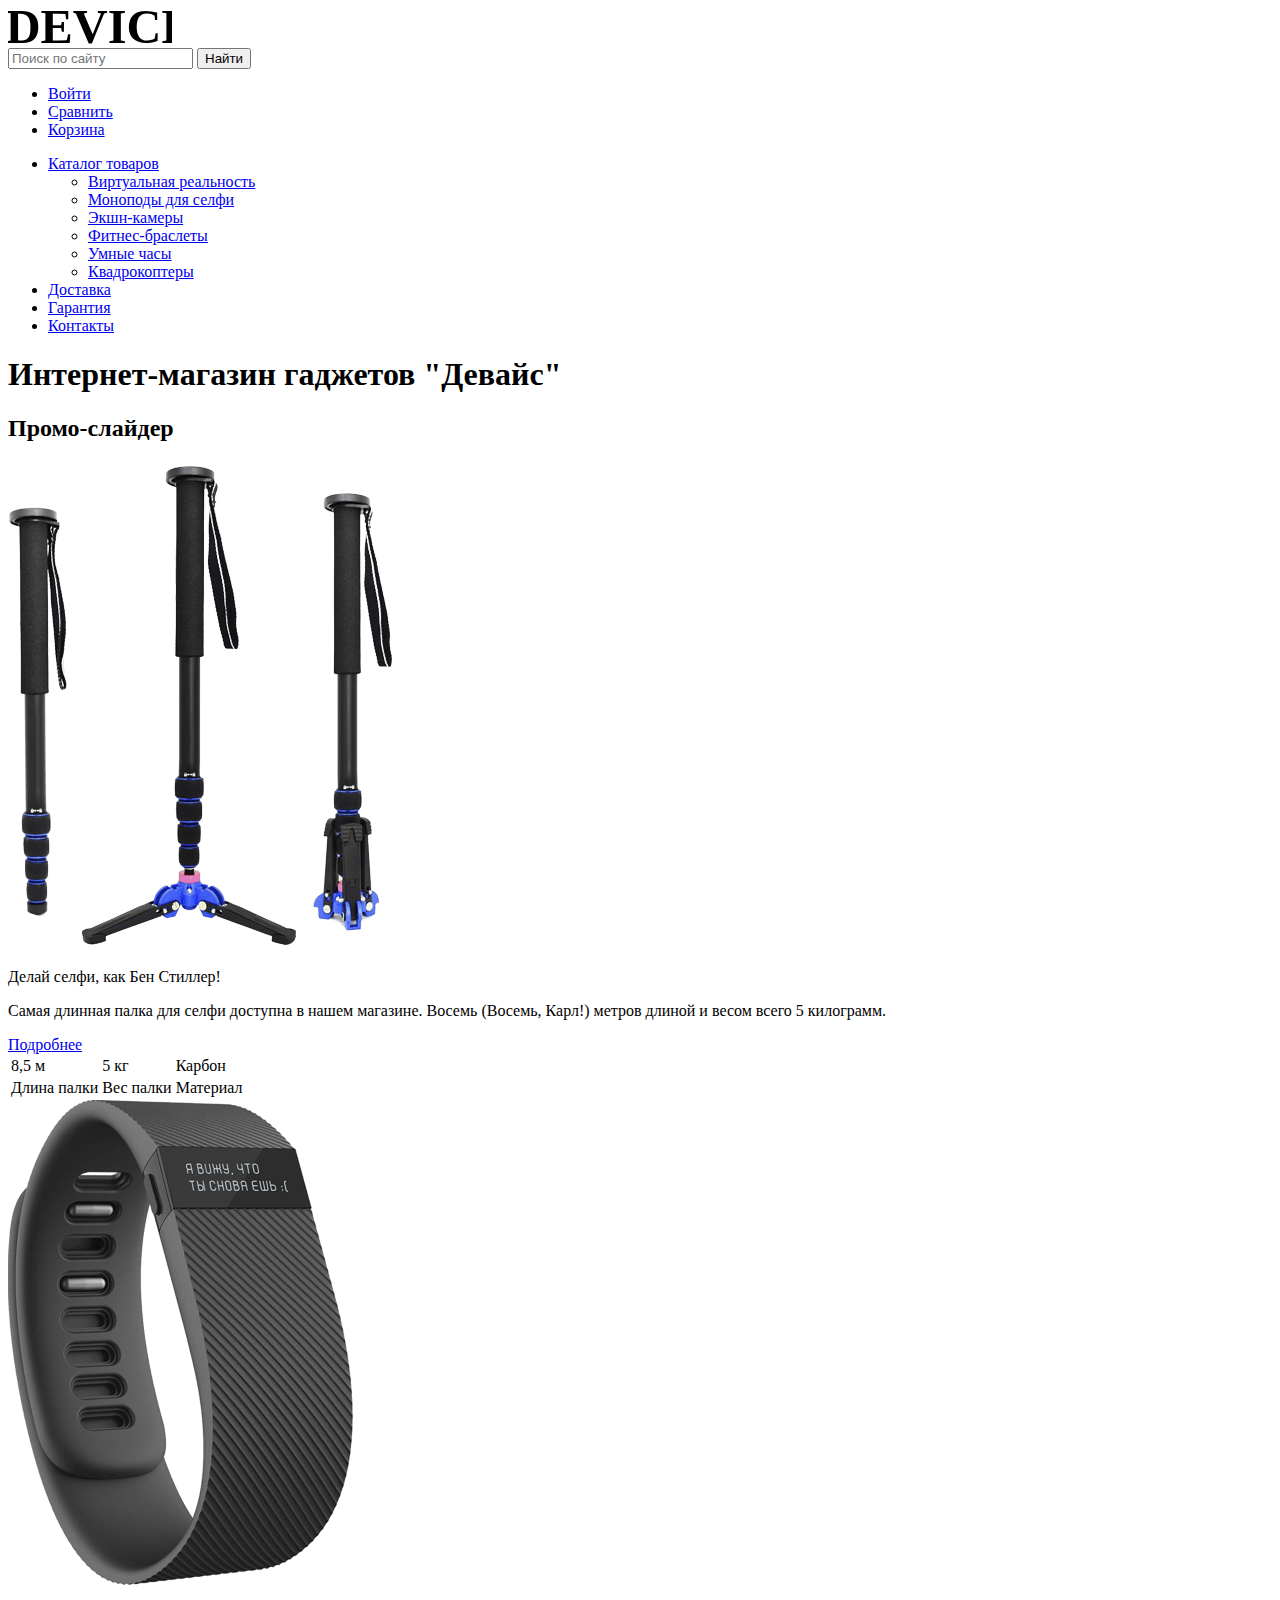
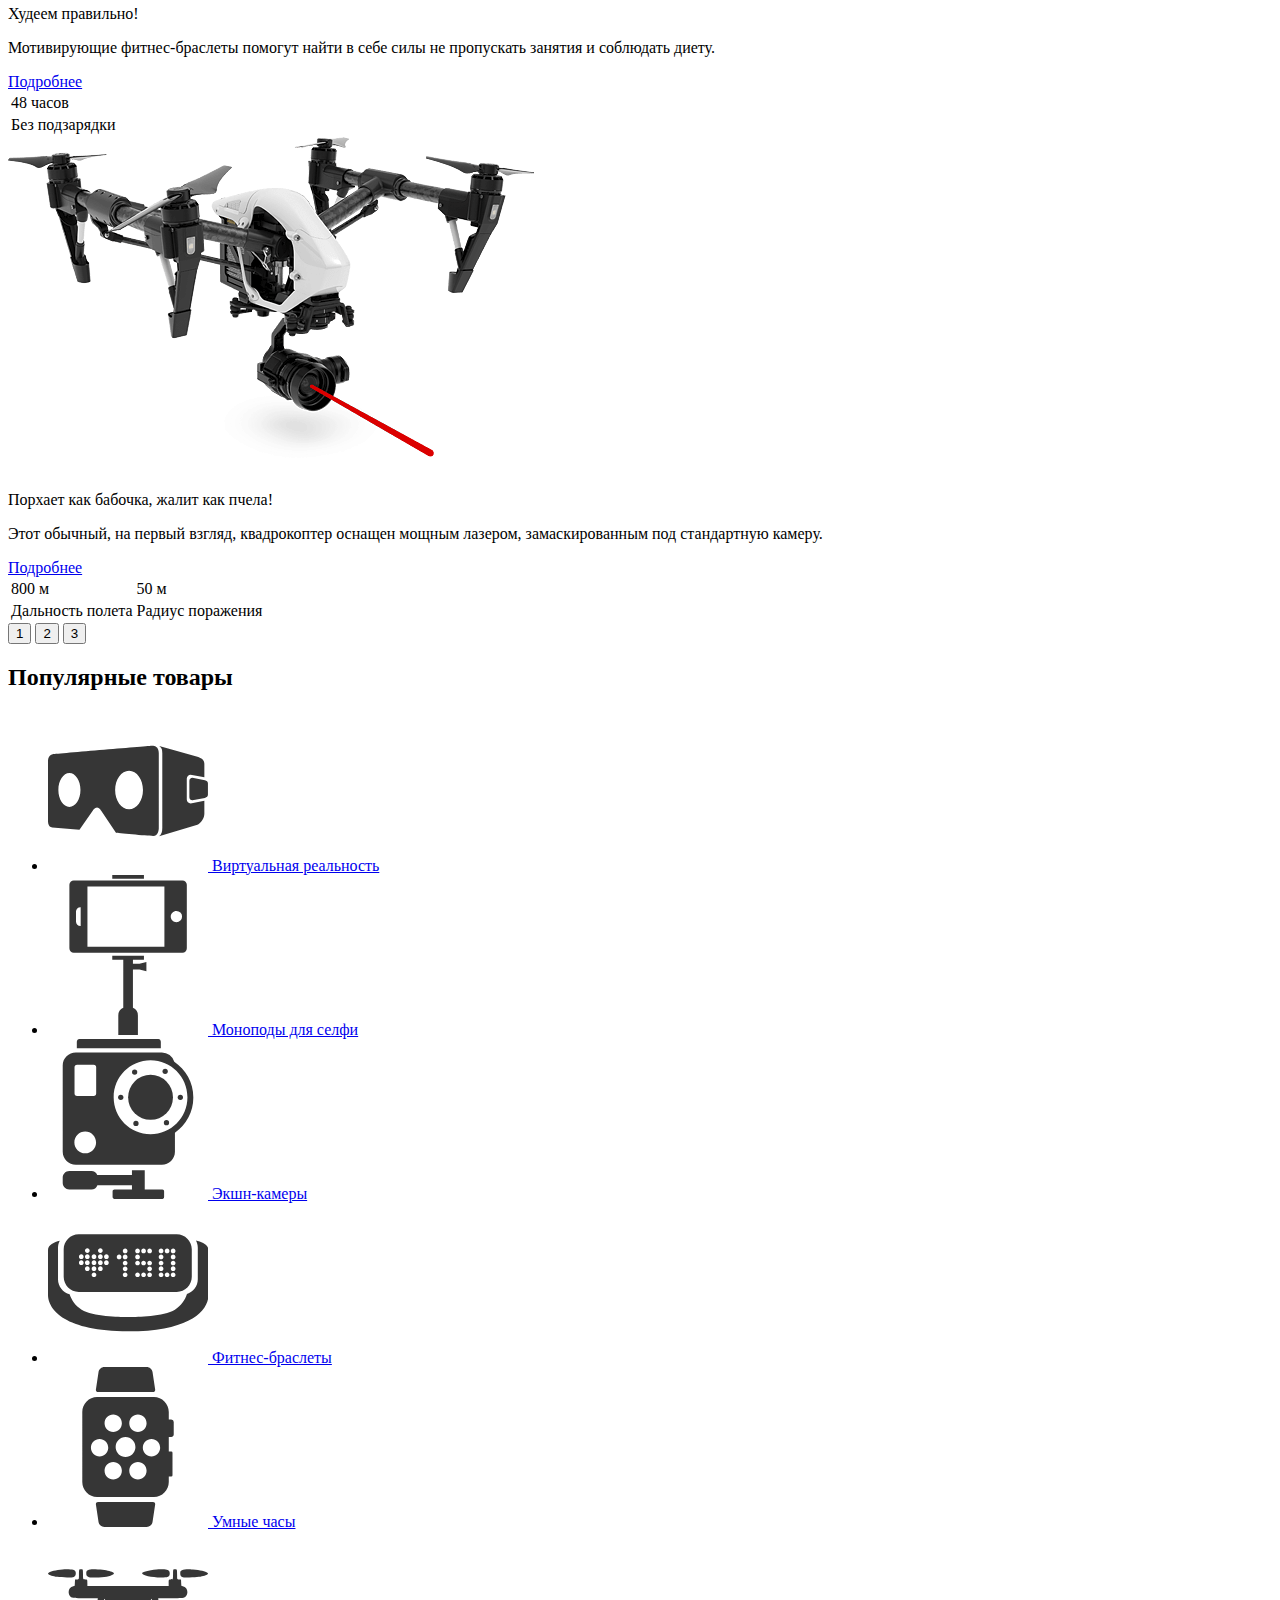
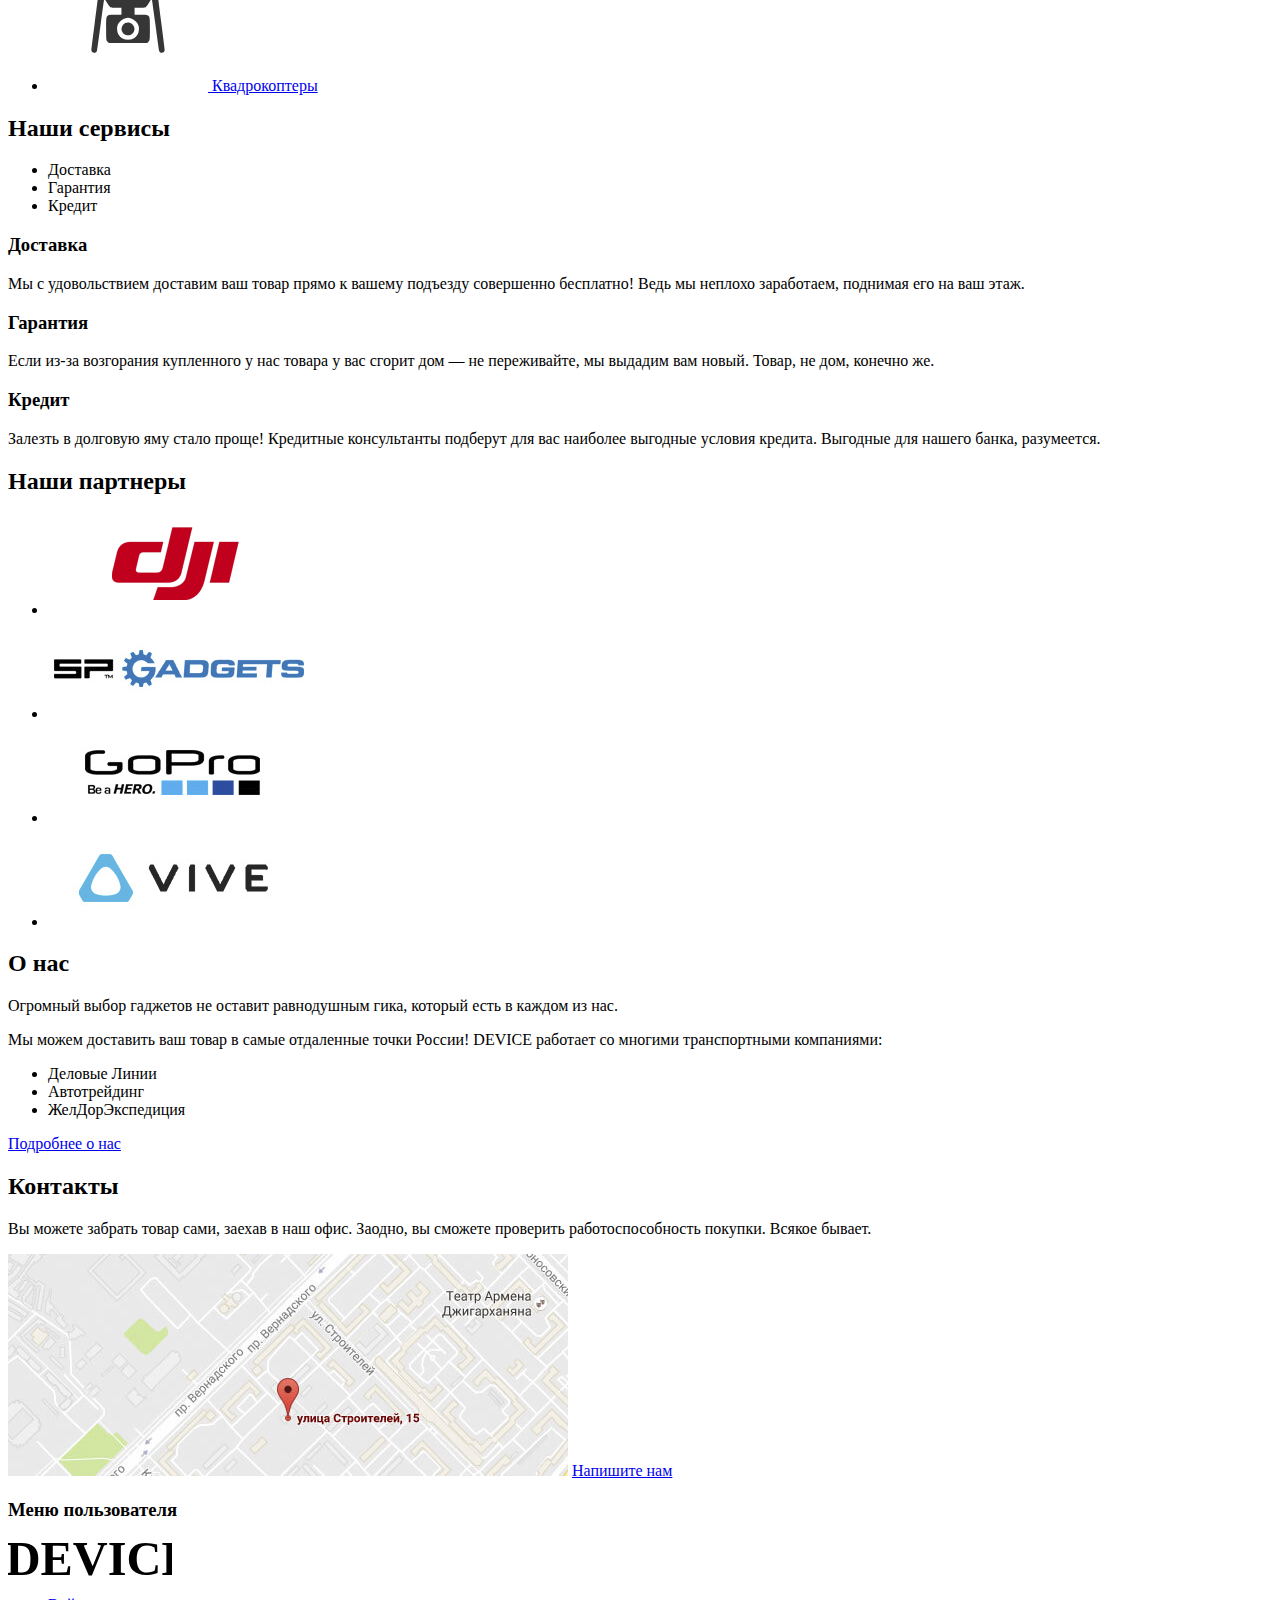
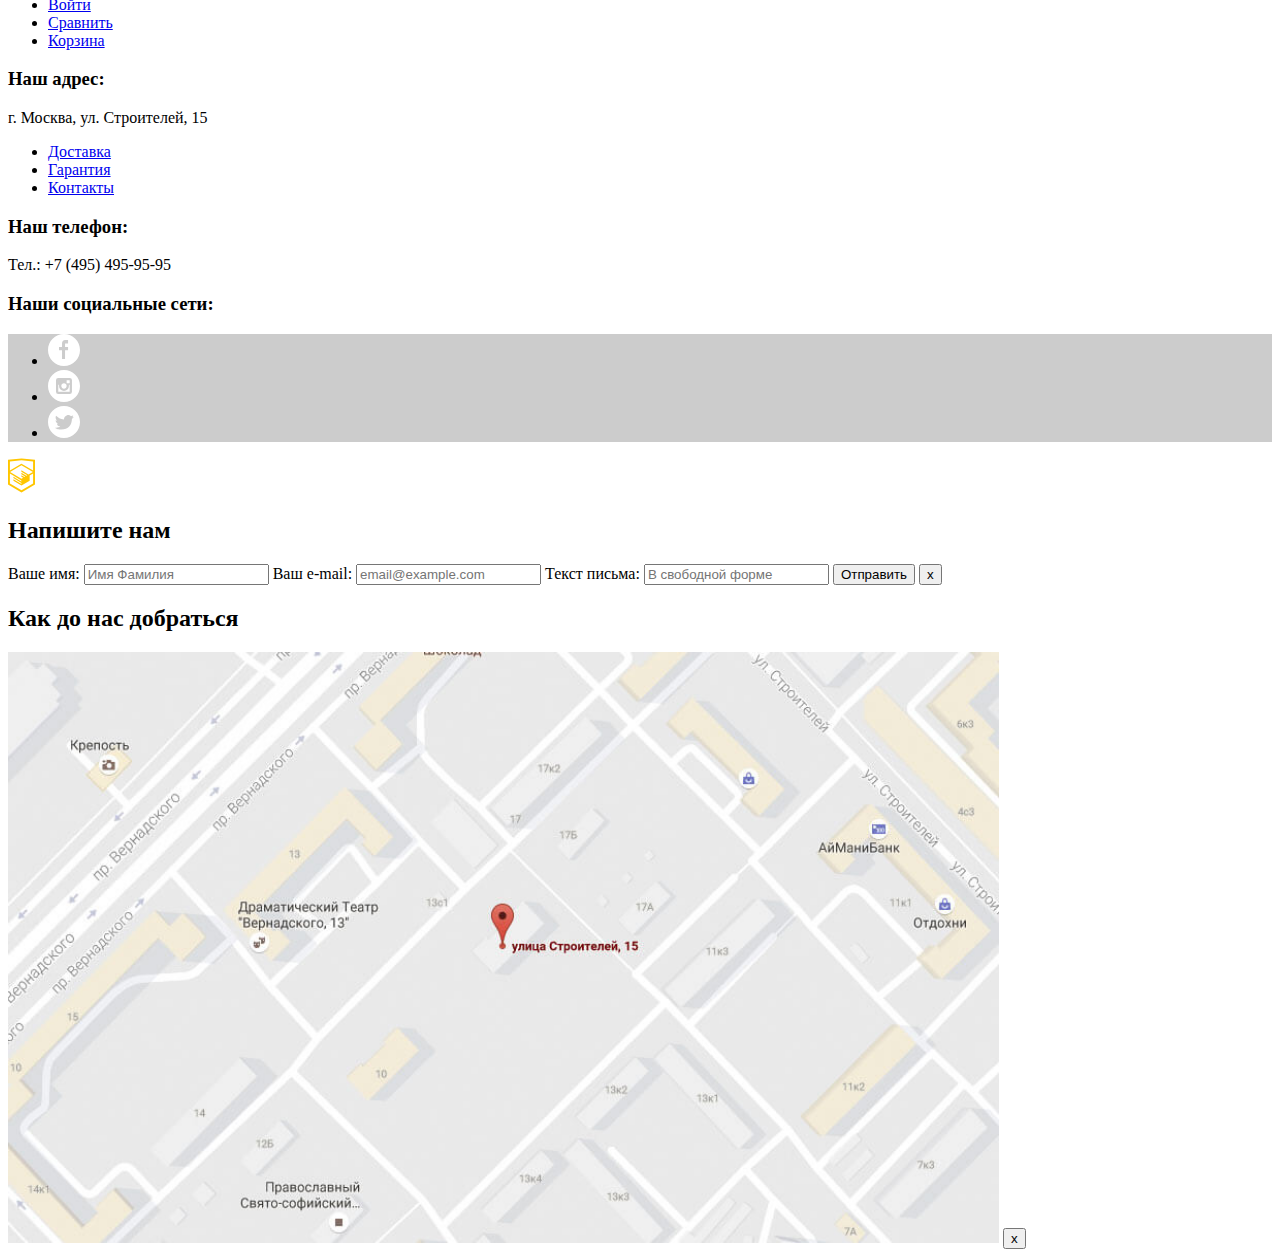
==== commit f981786c: "Исправления доступности" ====
--- a/index.html
+++ b/index.html
@@ -49,11 +49,11 @@
 
 	<main class="container">
 
-		<!-- <h1 class="visually-hidden">Интернет-магазин гаджетов "Девайс"</h1> -->
+		<h1 class="visually-hidden">Интернет-магазин гаджетов "Девайс"</h1>
 
 		<section class="slider">
 
-			<!-- <h2 class="visually-hidden">Промо-слайдер</h2> -->
+			<h2 class="visually-hidden">Промо-слайдер</h2>
 
 			<div class="slider-first">
 				<img src="img/slider-1.png" width="384" height="486" alt="Селфи-палка">
@@ -131,48 +131,47 @@
 
 		<section class="index-catalog">
 
-			<!-- <h2 class="visually-hidden">Популярные товары</h2> -->
+			<h2 class="visually-hidden">Популярные товары</h2>
 
 			<ul class="popular-items-list">
-				<!-- Будет лучше подключить svg через бэкграунд? -->
-				<li class="popular-items-list-item">
-					<a class="popular-items-list-link" href="catalog.html">
-						<!-- <img src="img/popular-1.svg" width="160" height="160" alt="Виртуальная реальность"> -->
+				<li class="popular-items-list-item">
+					<a class="popular-items-list-link" href="catalog.html">
+						<img src="img/popular-1.svg" width="160" height="160" alt="Виртуальная реальность">
 						<span class="popular-items-list-title">Виртуальная реальность</span>
 					</a>
 				</li>
 
 				<li class="popular-items-list-item">
 					<a class="popular-items-list-link" href="catalog.html">
-						<!-- <img src="img/popular-2.svg" width="160" height="160" alt="Моноподы для селфи"> -->
+						<img src="img/popular-2.svg" width="160" height="160" alt="Моноподы для селфи">
 						<span class="popular-items-list-title">Моноподы для селфи</span>
 					</a>
 				</li>
 
 				<li class="popular-items-list-item">
 					<a class="popular-items-list-link" href="catalog.html">
-						<!-- <img src="img/popular-3.svg" width="160" height="160" alt="Экшн-камеры"> -->
+						<img src="img/popular-3.svg" width="160" height="160" alt="Экшн-камеры">
 						<span class="popular-items-list-title">Экшн-камеры</span>
 					</a>
 				</li>
 
 				<li class="popular-items-list-item">
 					<a class="popular-items-list-link" href="catalog.html">
-						<!-- <img src="img/popular-4.svg" width="160" height="160" alt="Фитнес-браслеты"> -->
+						<img src="img/popular-4.svg" width="160" height="160" alt="Фитнес-браслеты">
 						<span class="popular-items-list-title">Фитнес-браслеты</span>
 					</a>
 				</li>
 
 				<li class="popular-items-list-item">
 					<a class="popular-items-list-link" href="catalog.html">
-						<!-- <img src="img/popular-5.svg" width="160" height="160" alt="Умные часы"> -->
+						<img src="img/popular-5.svg" width="160" height="160" alt="Умные часы">
 						<span class="popular-items-list-title">Умные часы</span>
 					</a>
 				</li>
 
 				<li class="popular-items-list-item">
 					<a class="popular-items-list-link" href="catalog.html">
-						<!-- <img src="img/popular-6.svg" width="160" height="160" alt="Квадрокоптеры"> -->
+						<img src="img/popular-6.svg" width="160" height="160" alt="Квадрокоптеры">
 						<span class="popular-items-list-title">Квадрокоптеры</span>
 					</a>
 				</li>
@@ -181,7 +180,7 @@
 
 		<section class="service-slider">
 
-			<!-- <h2 class="visually-hidden">Наши сервисы</h2> -->
+			<h2 class="visually-hidden">Наши сервисы</h2>
 
 			<ul class="service-slider-list">
 				<li class="service-slider-list-delivery">Доставка</li>
@@ -207,7 +206,7 @@
 
 		<section class="partners">
 
-			<!-- <h2 class="visually-hidden">Наши партнеры</h2> -->
+			<h2 class="visually-hidden">Наши партнеры</h2>
 
 			<ul class="brands-list">
 				<li class="brands-list-item"><a class="brands-list-link" href="#"><img src="img/brand-logo-1.png" width="260" height="100" alt="Логотип компании DJI"></a></li>
@@ -240,7 +239,7 @@
 
 				<p class="contacts-description">Вы можете забрать товар сами, заехав в наш офис. Заодно, вы сможете проверить работоспособность покупки. Всякое бывает.</p>
 
-				<a class="contacts-map" href="map.html" ><img src="img/map.jpg" width="560" height="222" alt="Карта"></a><br> <!-- временный перенос строки -->
+				<a class="contacts-map" href="map.html" ><img src="img/map.jpg" width="560" height="222" alt="Карта"></a>
 
 				<a class="btn" href="appointment.html">Напишите нам</a>
 			</section>
@@ -253,7 +252,7 @@
 
 			<section class="footer-top">
 
-				<!-- <h3 class="visually-hidden">Меню пользователя</h3> -->
+				<h3 class="visually-hidden">Меню пользователя</h3>
 
 				<img class="footer-logo" src="img/logo.svg" width="164" height="36" alt="Логотип" style="color: #ffc600"> <!-- почему не меняется цвет логотипа? -->
 				<nav>
@@ -267,7 +266,7 @@
 
 			<section class="footer-middle">
 
-				<!-- <h3 class="visually-hidden">Наш адрес:</h3> -->
+				<h3 class="visually-hidden">Наш адрес:</h3>
 
 				<span class="footer-adress">г. Москва, ул. Строителей, 15</span>
 				<nav>
@@ -278,14 +277,14 @@
 					</ul>
 				</nav>
 
-				<!-- <h3 class="visually-hidden">Наш телефон:</h3> -->
+				<h3 class="visually-hidden">Наш телефон:</h3>
 
 				<span class="footer-phone">Тел.: +7 (495) 495-95-95</span>
 			</section>
 
 			<section class="footer-down">
 
-				<!-- <h3 class="visually-hidden">Наши социальные сети:</h3> -->
+				<h3 class="visually-hidden">Наши социальные сети:</h3>
 
 				<ul class="footer-social" style="background-color: #cccccc"> <!-- временные стили для видимости иконок -->
 					<li class="footer-social-item"><a class="footer-social-link" href="#"><img src="img/fb.svg" width="32" height="32" alt="Подпишись на Facebook"></a></li>
@@ -300,20 +299,20 @@
 
 	<section class="modal modal-appointment">
 
-		<!-- <h2 class="visually-hidden">Напишите нам</h2> -->
+		<h2 class="visually-hidden">Напишите нам</h2>
 
 		<form class="modal-appointment-form" action="https://echo.htmlacademy.ru" method="post">
 
 			<label for="name">Ваше имя:</label>
-			<input id="name" type="text" name="name" placeholder="Имя Фамилия" required><br> <!-- временный перенос строки -->
+			<input id="name" type="text" name="name" placeholder="Имя Фамилия" required>
 
 			<label for="email">Ваш e-mail:</label>
-			<input id="email" type="email" name="email" placeholder="email@example.com" required><br> <!-- временный перенос строки -->
+			<input id="email" type="email" name="email" placeholder="email@example.com" required>
 
 			<label for="message">Текст письма:</label>
-			<input id="message" type="text" name="message" placeholder="В свободной форме" required><br> <!-- временный перенос строки -->
-
-			<button class="btn" type="submit" aria-label="Отправить сообщение">Отправить</button><br> <!-- временный перенос строки -->
+			<input id="message" type="text" name="message" placeholder="В свободной форме" required>
+
+			<button class="btn" type="submit" aria-label="Отправить сообщение">Отправить</button>
 
 			<button class="close-btn" type="button" aria-label="Закрыть модальное окно">х</button>
 
@@ -322,9 +321,9 @@
 
 	<section class="modal modal-map">
 
-		<!-- <h2 class="visually-hidden">Как до нас добраться</h2> -->
-
-		<a class="modal-map-link" href="http://go.2gis.com/o0ors" target="_blank"><img src="img/modal-map.jpg" width="991" height="591" alt="Пункт выдачи заказов по адресу г. Москва, ул. Строителей, 15"></a><br> <!-- временный перенос строки -->
+		<h2 class="visually-hidden">Как до нас добраться</h2>
+
+		<a class="modal-map-link" href="http://go.2gis.com/o0ors" target="_blank"><img src="img/modal-map.jpg" width="991" height="591" alt="Пункт выдачи заказов по адресу г. Москва, ул. Строителей, 15"></a>
 
 		<button class="close-btn" type="button" aria-label="Закрыть модальное окно">х</button>
 	</section>
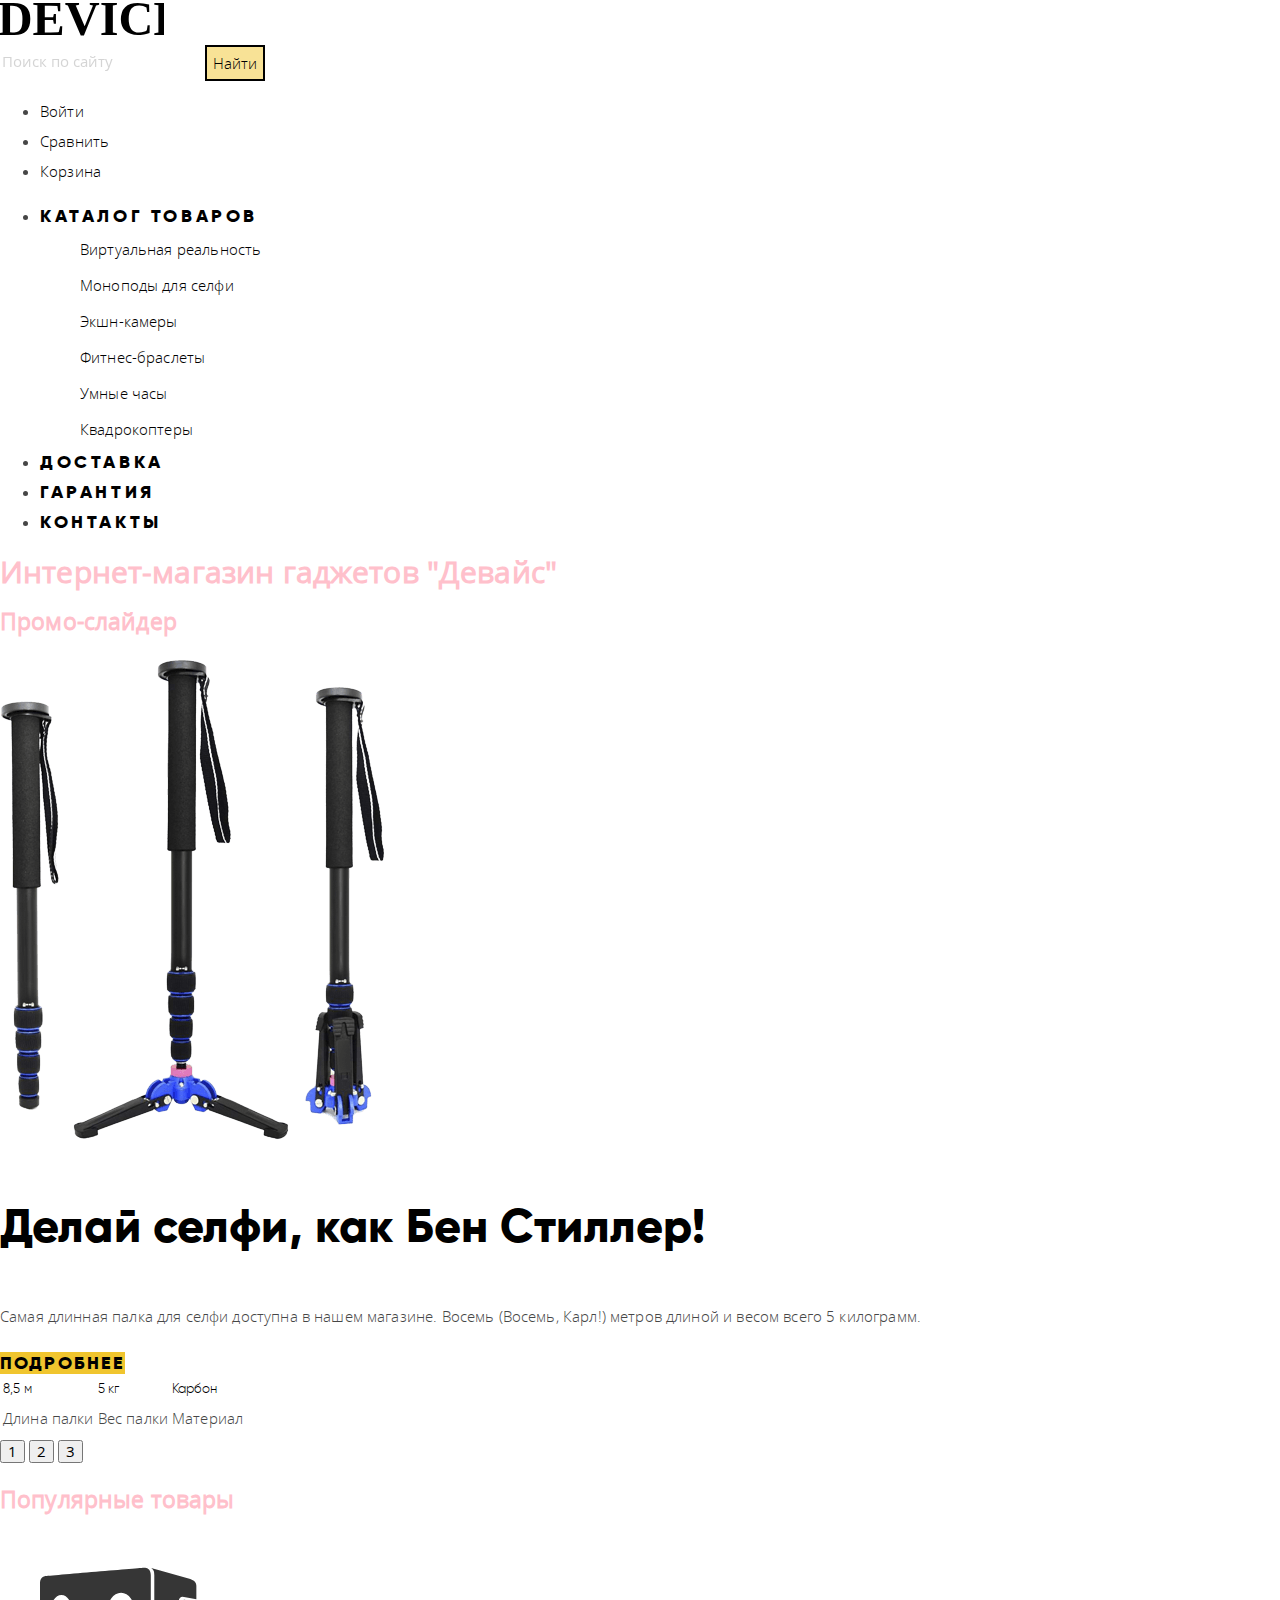
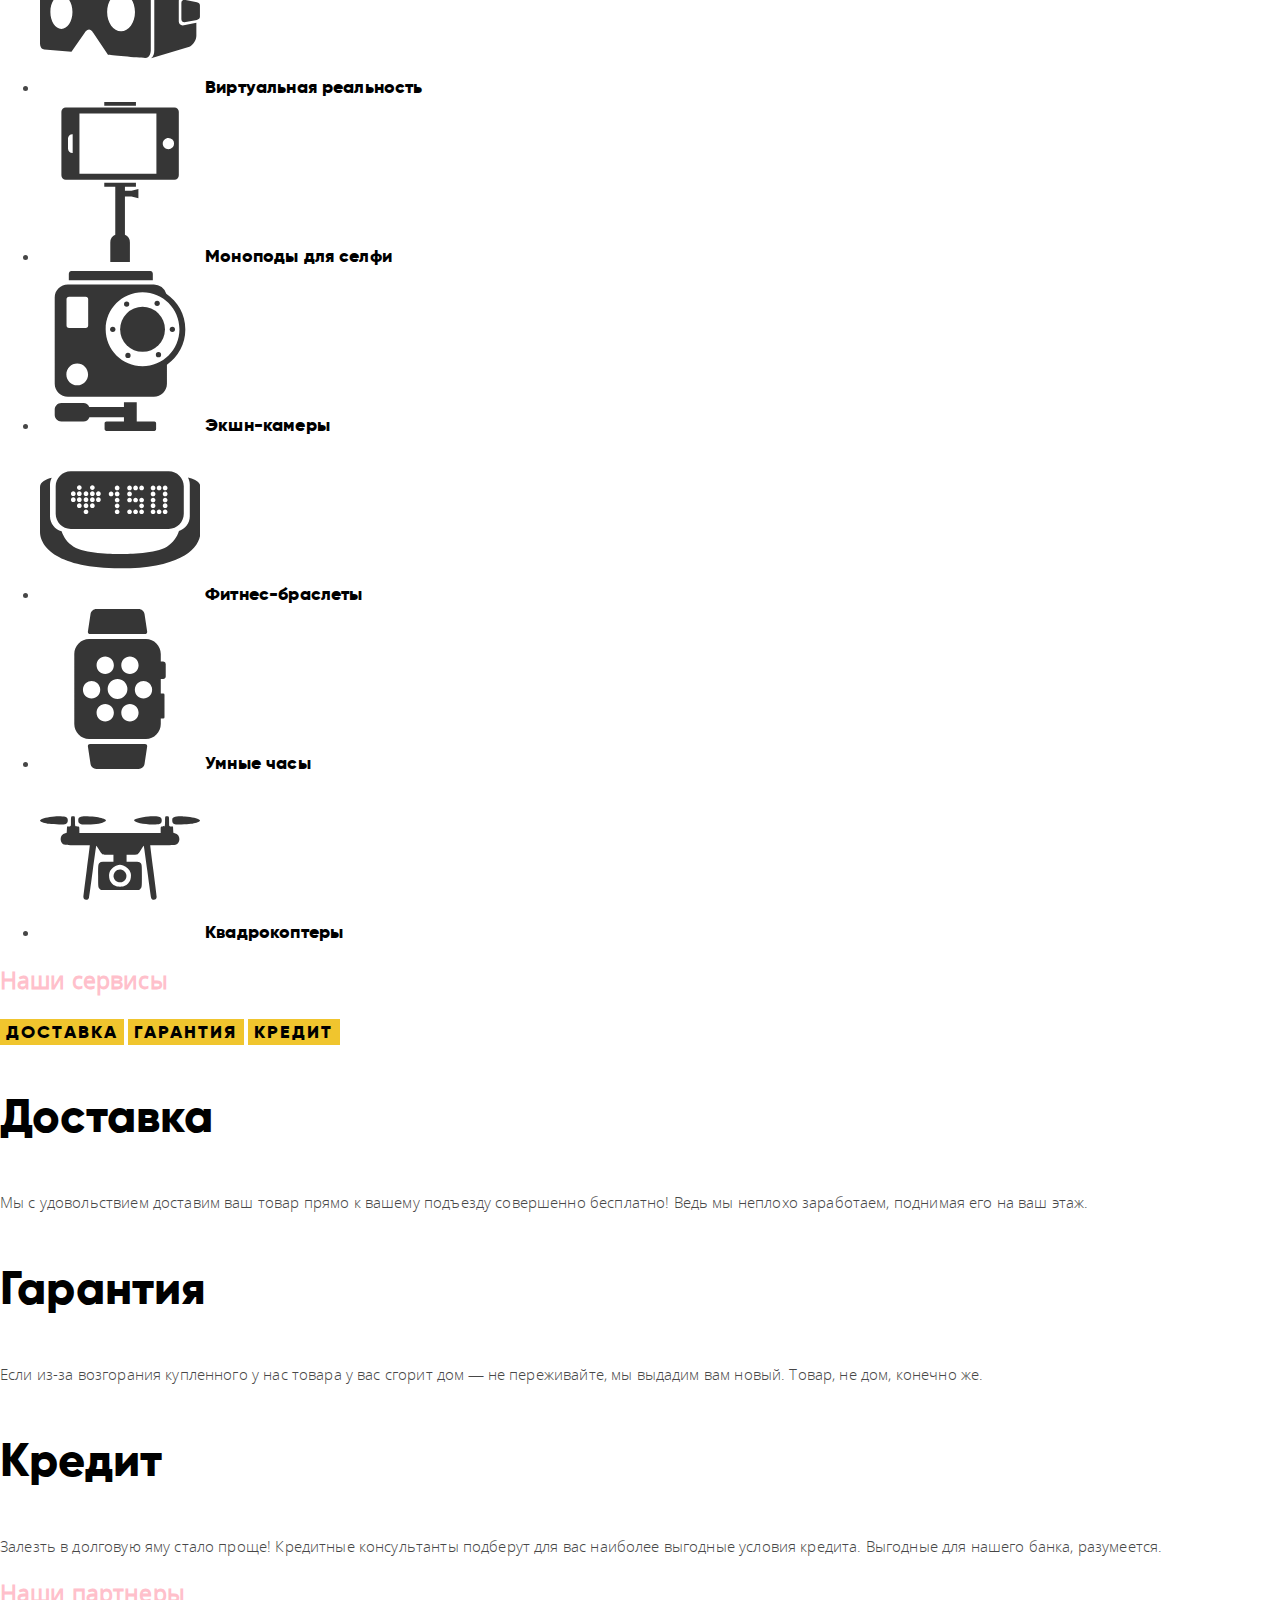
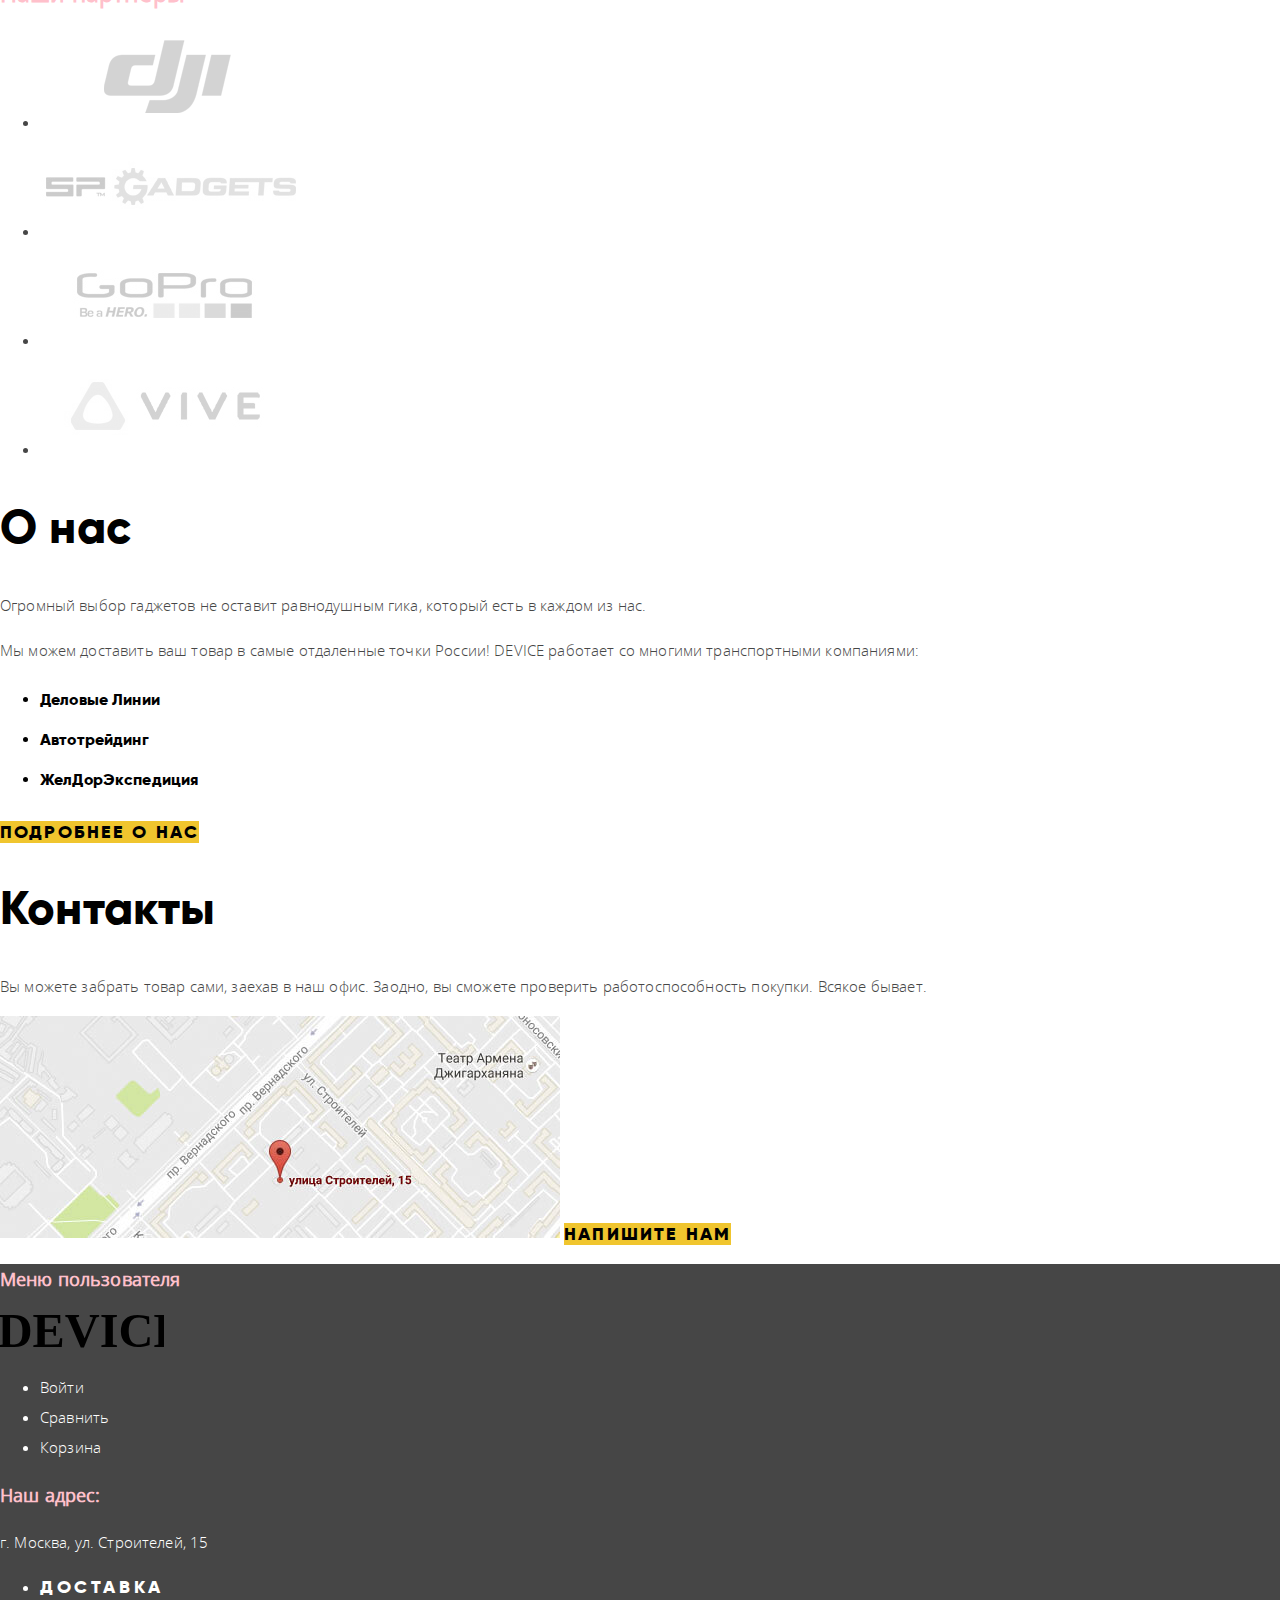
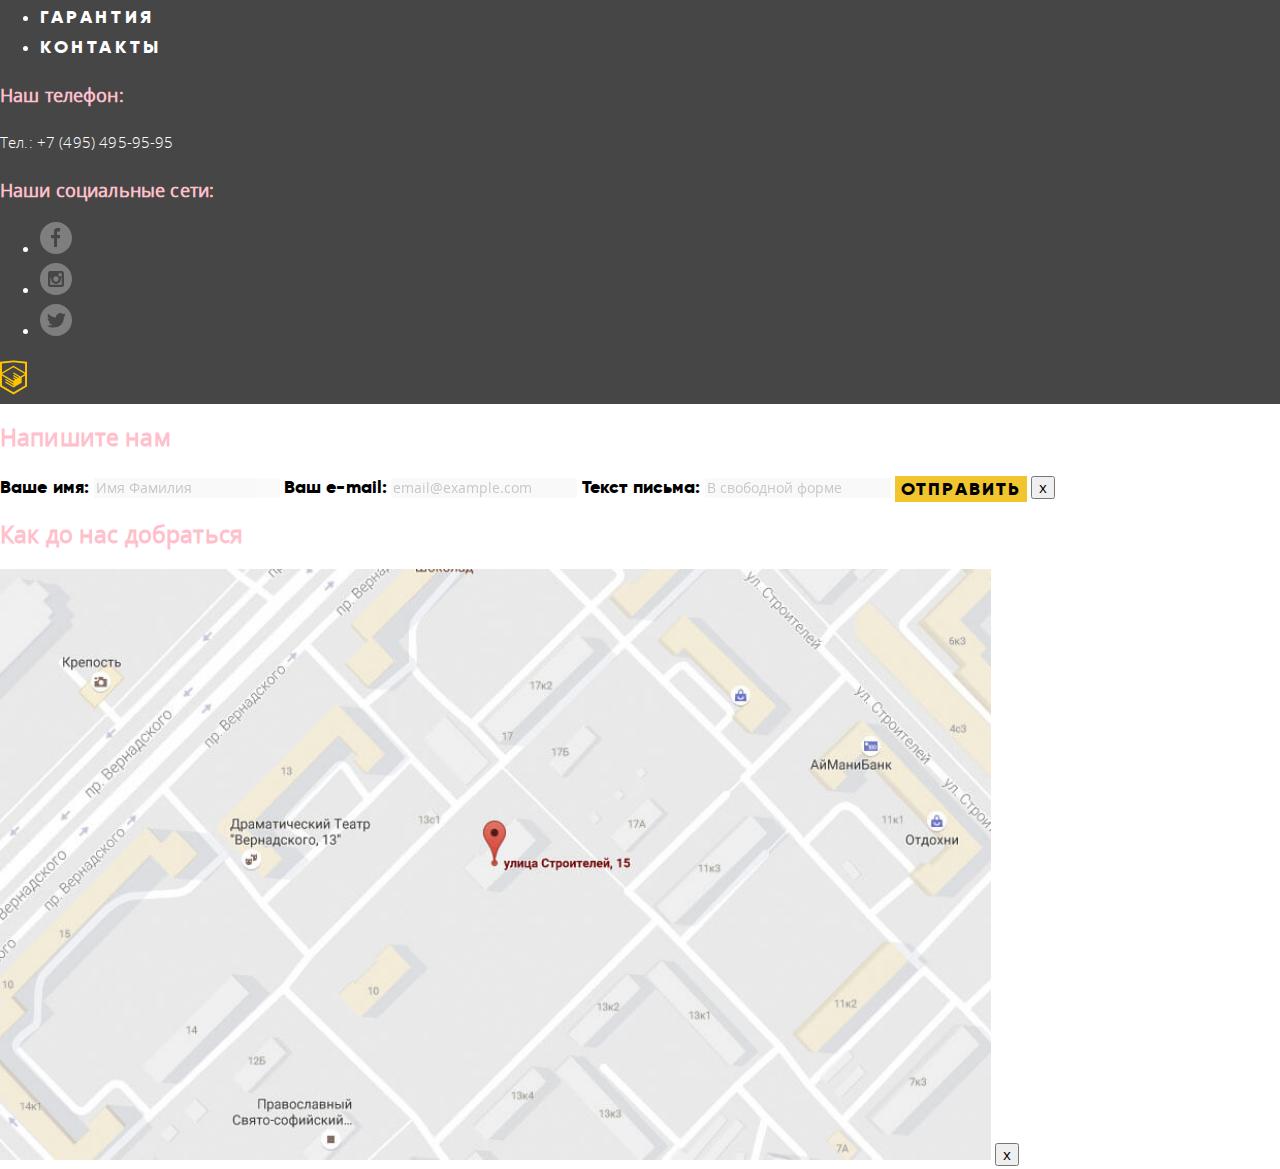
==== commit 5e112cef: "Базовая стилизация" ====
--- a/index.html
+++ b/index.html
@@ -3,13 +3,15 @@
 <head>
 	<meta charset="utf-8">
 	<title>HTML Academy: Девайс</title>
+	<link rel="stylesheet" href="css/normalize.css">
+	<link rel="stylesheet" href="css/style.css">
 </head>
 <body>
 
 
 	<header class="header">
 		<div class="container">
-			<img class="header-logo" src="img/logo.svg" width="164" height="36" alt="Логотип">
+			<img class="header-logo index-logo" src="img/logo.svg" width="164" height="36" alt="Логотип">
 
 			<nav class="header-navigation">
 
@@ -79,7 +81,7 @@
 				</table>
 			</div>
 
-			<div class="slider-second">
+			<!-- <div class="slider-second">
 				<img src="img/slider-2.png" width="345" height="485" alt="Фитнес-браслет">
 
 				<div class="slider-info">
@@ -119,12 +121,12 @@
 						<td class="slider-details-title-item">Радиус поражения</td>
 					</tr>
 				</table>
-			</div>
+			</div> -->
 
 			<div class="slider-navigation">
-				<button class="slider-navigation-btn slider-navigation-btn-active">1</button>
-				<button class="slider-navigation-btn">2</button>
-				<button class="slider-navigation-btn">3</button>
+				<button class="slider-navigation-btn slider-navigation-btn-active" type="button">1</button>
+				<button class="slider-navigation-btn" type="button">2</button>
+				<button class="slider-navigation-btn" type="button">3</button>
 			</div>
 
 		</section>
@@ -182,24 +184,24 @@
 
 			<h2 class="visually-hidden">Наши сервисы</h2>
 
-			<ul class="service-slider-list">
-				<li class="service-slider-list-delivery">Доставка</li>
-				<li class="service-slider-list-warranty">Гарантия</li>
-				<li class="service-slider-list-credit">Кредит</li>
-			</ul>
+			<div class="service-slider-navigation">
+				<button class="service-slider-navigation-delivery" type="button">Доставка</button>
+				<button class="service-slider-navigation-warranty" type="button">Гарантия</button>
+				<button class="service-slider-navigation-credit" type="button">Кредит</button>
+			</div>
 
 			<div class="service-slider-delivery">
-				<h3 class="service-slider-title">Доставка</h3>
+				<h3 class="service-slider-title page-title">Доставка</h3>
 				<p class="service-slider-description">Мы с удовольствием доставим ваш товар прямо к вашему подъезду совершенно бесплатно! Ведь мы неплохо заработаем, поднимая его на ваш этаж.</p>
 			</div>
 
 			<div class="service-slider-warranty">
-				<h3 class="service-slider-title">Гарантия</h3>
+				<h3 class="service-slider-title page-title">Гарантия</h3>
 				<p class="service-slider-description">Если из-за возгорания купленного у нас товара у вас сгорит дом — не переживайте, мы выдадим вам новый. Товар, не дом, конечно же.</p>
 			</div>
 
 			<div class="service-slider-credit">
-				<h3 class="service-slider-title">Кредит</h3>
+				<h3 class="service-slider-title page-title">Кредит</h3>
 				<p class="service-slider-description">Залезть в долговую яму стало проще! Кредитные консультанты подберут для вас наиболее выгодные условия кредита. Выгодные для нашего банка, разумеется.</p>
 			</div>
 		</section>
@@ -219,7 +221,7 @@
 		<div class="about-us-and-contacts">
 			<section class="about-us">
 
-				<h2 class="page-title">О нас</h2>
+				<h2 class="about-us-title page-title">О нас</h2>
 
 				<p class="about-us-description">Огромный выбор гаджетов не оставит равнодушным гика, который есть в каждом из нас.</p>
 				<p class="about-us-description">Мы можем доставить ваш товар в самые отдаленные точки России! DEVICE работает со многими транспортными компаниями:</p>
@@ -235,7 +237,7 @@
 
 			<section class="contacts">
 
-				<h2 class="page-title">Контакты</h2>
+				<h2 class="contacts-title page-title">Контакты</h2>
 
 				<p class="contacts-description">Вы можете забрать товар сами, заехав в наш офис. Заодно, вы сможете проверить работоспособность покупки. Всякое бывает.</p>
 
@@ -254,7 +256,7 @@
 
 				<h3 class="visually-hidden">Меню пользователя</h3>
 
-				<img class="footer-logo" src="img/logo.svg" width="164" height="36" alt="Логотип" style="color: #ffc600"> <!-- почему не меняется цвет логотипа? -->
+				<img class="footer-logo index-logo" src="img/logo.svg" width="164" height="36" alt="Логотип" style="color: #ffc600"> <!-- поменять на svg -->
 				<nav>
 					<ul class="footer-user-navigation">
 						<li class="footer-user-navigation-login"><a class="footer-user-navigation-link" href="#">Войти</a></li>
@@ -286,7 +288,7 @@
 
 				<h3 class="visually-hidden">Наши социальные сети:</h3>
 
-				<ul class="footer-social" style="background-color: #cccccc"> <!-- временные стили для видимости иконок -->
+				<ul class="footer-social">
 					<li class="footer-social-item"><a class="footer-social-link" href="#"><img src="img/fb.svg" width="32" height="32" alt="Подпишись на Facebook"></a></li>
 					<li class="footer-social-item"><a class="footer-social-link" href="#"><img src="img/instagram.svg" width="32" height="32" alt="Подпишись на Instagram"></a></li>
 					<li class="footer-social-item"><a class="footer-social-link" href="#"><img src="img/twitter.svg" width="32" height="32" alt="Подпишись на Twitter"></a></li>
--- a/css/style.css
+++ b/css/style.css
@@ -0,0 +1,532 @@
+@font-face {
+	font-family: 'Opensans';
+	src: url('../fonts/opensanslight.woff') format('woff'), url('../fonts/opensanslight.woff2') format('woff2');
+	font-weight: 300;
+	font-style: normal;
+}
+
+@font-face {
+	font-family: 'Opensans';
+	src: url('../fonts/opensans.woff') format('woff'), url('../fonts/opensans.woff2') format('woff2');
+	font-weight: 400;
+	font-style: normal;
+}
+
+@font-face {
+	font-family: 'Gilroy';
+	src: url('../fonts/gilroylight.woff') format('woff'), url('../fonts/gilroylight.woff2') format('woff2');
+	font-weight: 300;
+	font-style: normal;
+}
+
+@font-face {
+	font-family: 'Gilroy';
+	src: url('../fonts/gilroyextrabold.woff') format('woff'), url('../fonts/gilroyextrabold.woff2') format('woff2');
+	font-weight: 800;
+	font-style: normal;
+}
+
+body {
+	margin: 0;
+	padding: 0;
+	font-family: 'Opensans', sans-serif;
+	font-size: 15px;
+	line-height: 30px;
+	font-weight: 300;
+	letter-spacing: 0.15px;
+	color: #464646;
+}
+
+a {
+	text-decoration: none;
+}
+
+.visually-hidden {
+	color: pink; /*для видимости*/
+	/*position: absolute;
+	clip: rect(0 0 0 0);
+	width: 1px;
+	height: 1px;
+	margin: -1px;*/
+}
+
+.btn {
+	font-family: 'Gilroy';
+	text-align: center;
+	font-size: 18px;
+	font-weight: 800;
+	line-height: 24px;
+	vertical-align: middle;
+	text-transform: uppercase;
+	letter-spacing: 2.15px;
+	color: #000000;
+	background-color: #f0c52e;
+	border: none;
+}
+
+.btn:hover,
+.btn:focus {
+
+}
+
+.btn:active {
+
+}
+
+.page-title {
+	font-family: 'Gilroy';
+	font-size: 47px;
+	font-weight: 800;
+	line-height: 48px;
+	letter-spacing: 0.21px;
+	color: #000000;
+}
+
+.header-logo {
+
+}
+
+a.index-logo:hover,
+a.index-logo:focus {
+	opacity: 0.6;
+}
+
+a.index-logo:active {
+	opacity: 0.3;
+}
+
+/*Как стилизовать плейсхолдеры, чтобы был постоянный бэкграунд-колор шапки без прозрачности или белого фона?*/
+
+.header-navigation-search input {
+	color: #000000;
+	border: none;
+	opacity: 0.3;
+}
+
+.header-navigation-search input:hover,
+input:active {
+	opacity: 0.6;
+}
+
+.header-navigation-search input:focus {
+	opacity: 1.0;
+}
+
+.search-btn {
+	font: inherit;
+	text-align: center;
+	vertical-align: middle;
+	color: #000000;
+	background-color: #f8e296;
+	border: 2px solid #000000;
+}
+
+.search-btn:hover,
+.search-btn:focus{
+	color: #ffffff;
+	background-color: #000000;
+}
+
+.search-btn:active {
+	color: rgba(255, 255, 255, 0.3);
+}
+
+.header-user-navigation-link {
+	color: #000000;
+}
+
+.header-user-navigation-link:nth-child(2) {
+	opacity: 0.3;
+}
+
+.header-user-navigation-link:hover,
+.header-user-navigation-link:focus {
+	opacity: 0.6;
+}
+
+.header-user-navigation-link:active {
+	opacity: 0.3;
+}
+
+.header-menu-link {
+	color: #000000;
+	font-family: 'Gilroy';
+	font-size: 18px;
+	font-weight: 800;
+	line-height: 24px;
+	letter-spacing: 3.6px;
+	text-transform: uppercase;
+}
+
+.header-menu-link:hover,
+.header-menu-link:focus {
+	opacity: 0.6;
+}
+
+.header-menu-link:active {
+	opacity: 0.3;
+}
+
+.header-menu-sub-item {
+	list-style: none;
+
+}
+
+.header-menu-sub-link {
+	line-height: 36px;
+	color: #000000;
+}
+
+.header-menu-sub-link:hover,
+.header-menu-sub-link:focus {
+	opacity: 0.6;
+}
+
+.header-menu-sub-link:active {
+	opacity: 0.3;
+}
+
+.slider-info-title {
+	color: #000000;
+	font-family: 'gilroy';
+	font-size: 47px;
+	font-weight: 800;
+	line-height: 56px;
+}
+
+.slider-details-value-item {
+	color: #000000;
+	font-family: 'gilroy';
+	font-size: 36px;
+	font-weight: 300;
+	line-height: 48px;
+}
+
+.slider-details-value-item {
+	font-size: 13px;
+	line-height: 20px;
+	letter-spacing: 0.13px;
+}
+
+.popular-items-list-link {
+	color: #000000;
+	font-family: 'gilroy';
+	font-size: 18px;
+	font-weight: 800;
+	line-height: 24px;
+}
+
+.popular-items-list-link:hover,
+.popular-items-list-link:focus {
+
+}
+
+.popular-items-list-link:active {
+	opacity: 0.3;
+}
+
+.service-slider-navigation button {
+	color: #000000;
+	font-family: 'Gilroy';
+	font-size: 18px;
+	font-weight: 800;
+	line-height: 24px;
+	text-transform: uppercase;
+	letter-spacing: 2.15px;
+	text-align: center;
+	vertical-align: middle;
+	text-transform: uppercase;
+	background-color: #f0c52e;
+	border: none;
+}
+
+.service-slider-navigation button:hover,
+.service-slider-navigation button:focus {
+
+}
+
+.service-slider-navigation button:active {
+	color: #f7e184;
+	background-color: #000000;
+}
+
+.brands-list-link {
+	opacity: 0.2;
+	filter: grayscale(100%);
+}
+
+.brands-list-link:hover,
+.brands-list-link:focus {
+	opacity: 1.0;
+	filter: none;
+}
+
+.about-us-list-item {
+	color: #000000;
+	font-family: 'Gilroy';
+	font-size: 16px;
+	font-weight: 800;
+	line-height: 40px;
+}
+
+.footer {
+	color: #ffffff;
+	background-color: #464646;
+}
+
+.footer-logo {
+
+}
+
+.footer-user-navigation-link {
+	color: #ffffff;
+}
+
+.footer-user-navigation-link:nth-child(2) {
+	opacity: 0.3;
+}
+
+.footer-user-navigation-link:hover,
+.footer-user-navigation-link:focus {
+	opacity: 0.6;
+}
+
+.footer-user-navigation-link:active {
+	opacity: 0.3;
+}
+
+.footer-menu-link {
+	color: #ffffff;
+	font-family: 'Gilroy';
+	font-size: 18px;
+	font-weight: 800;
+	line-height: 24px;
+	letter-spacing: 3.6px;
+	text-transform: uppercase;
+}
+
+.footer-menu-link:hover,
+.footer-menu-link:focus {
+	opacity: 0.6;
+}
+
+.footer-menu-link:active {
+	opacity: 0.3;
+}
+
+.footer-social-link {
+	opacity: 0.3;
+}
+
+.footer-social-link:hover,
+.footer-social-link:focus {
+	opacity: 0.6;
+}
+
+.footer-social-link:active {
+	opacity: 0.1;
+}
+
+.modal-appointment-form label {
+	color: #000000;
+	font-family: 'Gilroy';
+	font-size: 18px;
+	font-weight: 800;
+	line-height: 24px;
+}
+
+.modal-appointment-form input {
+	opacity: 0.4;
+	color: #464646;
+	font-family: 'Opensans';
+	font-size: 14px;
+	font-weight: 400;
+	line-height: 18px;
+	background-color: #f2f2f2;
+	border: none;
+}
+
+/*Тот же вопрос, что и про search placeholder*/
+
+.modal-appointment-form input:hover {
+
+}
+
+.modal-appointment-form input:focus {
+
+}
+
+.modal-appointment-form input:disabled {
+
+}
+
+/*Внутренняя страница*/
+
+.breadcrumbs-link {
+	color: #000000;
+	opacity: 0.3;
+	font-size: 14px;
+	line-height: 24px;
+	letter-spacing: 0.14px;
+}
+
+.breadcrumbs-link:hover,
+.breadcrumbs-link:focus {
+	opacity: 0.6;
+}
+
+.breadcrumbs-link:active {
+	opacity: 0.1;
+}
+
+.filter-title {
+	color: #000000;
+	font-family: 'Gilroy';
+	font-size: 16px;
+	font-weight: 800;
+	line-height: 24px;
+	text-transform: uppercase;
+	letter-spacing: 0.91px;
+	background-color: #dbdbdb;
+}
+
+.filter-form {
+	background-color: #eeeeee;
+}
+
+.filter-form-field-title {
+	color: #000000;
+	font-family: 'Gilroy';
+	font-size: 18px;
+	font-weight: 800;
+	line-height: 24px;
+	letter-spacing: 0.18px
+}
+
+.filter-form-field label {
+	color: #000000;
+	font-size: 14px;
+	font-weight: 300;
+	letter-spacing: 0.14px;
+}
+
+.sort {
+	background-color: #ebebeb;
+}
+
+.sort-list-title {
+	color: #000000;
+	font-family: 'Gilroy';
+	font-size: 16px;
+	font-weight: 800;
+	line-height: 24px;
+	text-transform: uppercase;
+	letter-spacing: 0.91px;
+}
+
+.sort-list {
+	list-style: none;
+}
+
+.sort-list-link {
+	color: #000000;
+	font-size: 14px;
+	font-weight: 400;
+	line-height: 18px;
+	opacity: 0.3;
+}
+
+.sort-list-link-active {
+	opacity: 1.0;
+}
+
+.sort-list-link:hover,
+.sort-list-link:focus {
+	opacity: 0.6;
+}
+
+.sort-list-link:active {
+	opacity: 1.0;
+}
+
+.catalog-list-item-title {
+	color: #000000;
+	font-family: 'Gilroy';
+	font-size: 18px;
+	font-weight: 800;
+	line-height: 24px;s
+	letter-spacing: 0.18px;
+}
+
+.catalog-list-item-price {
+	font-family: Gilroy;
+	font-size: 16px;
+	font-weight: 300;
+	line-height: 24px;
+	letter-spacing: 0.16px;
+}
+
+.btn-comparison {
+	opacity: 0.5;
+	color: #000000;
+	font-size: 13px;
+	line-height: 36px;
+	letter-spacing: 0.13px;
+	text-align: center;
+	vertical-align: middle;
+	border: none;
+	background-color: rgba(0, 0, 0, 0.0);
+}
+
+.btn-comparison:hover,
+.btn-comparison:focus {
+	opacity: 1.0;
+}
+
+.btn-comparison:active {
+	opacity: 0.2;
+}
+
+.pagination-btn {
+	color: #000000;
+	font-family: 'Gilroy';
+	font-size: 16px;
+	font-weight: 800;
+	line-height: 24px;
+	text-transform: uppercase;
+	letter-spacing: 0.91px;
+}
+
+/*Надо было делать на данном этапе?*/
+
+.pagination-btn:hover,
+.pagination-btn:focus {
+
+}
+
+.pagination-btn:active {
+
+}
+
+.pagination-list-link {
+	opacity: 0.3;
+	color: #000000;
+	font-family: 'Gilroy';
+	font-size: 16px;
+	font-weight: 800;
+	text-transform: uppercase;
+	letter-spacing: 0.91px;
+}
+
+.pagination-list-link-active {
+	opacity: 1.0;
+}
+
+.pagination-list-link:hover,
+.pagination-list-link:focus {
+	opacity: 0.6;
+}
+
+.pagination-list-link:active {
+	opacity: 1.0;
+}
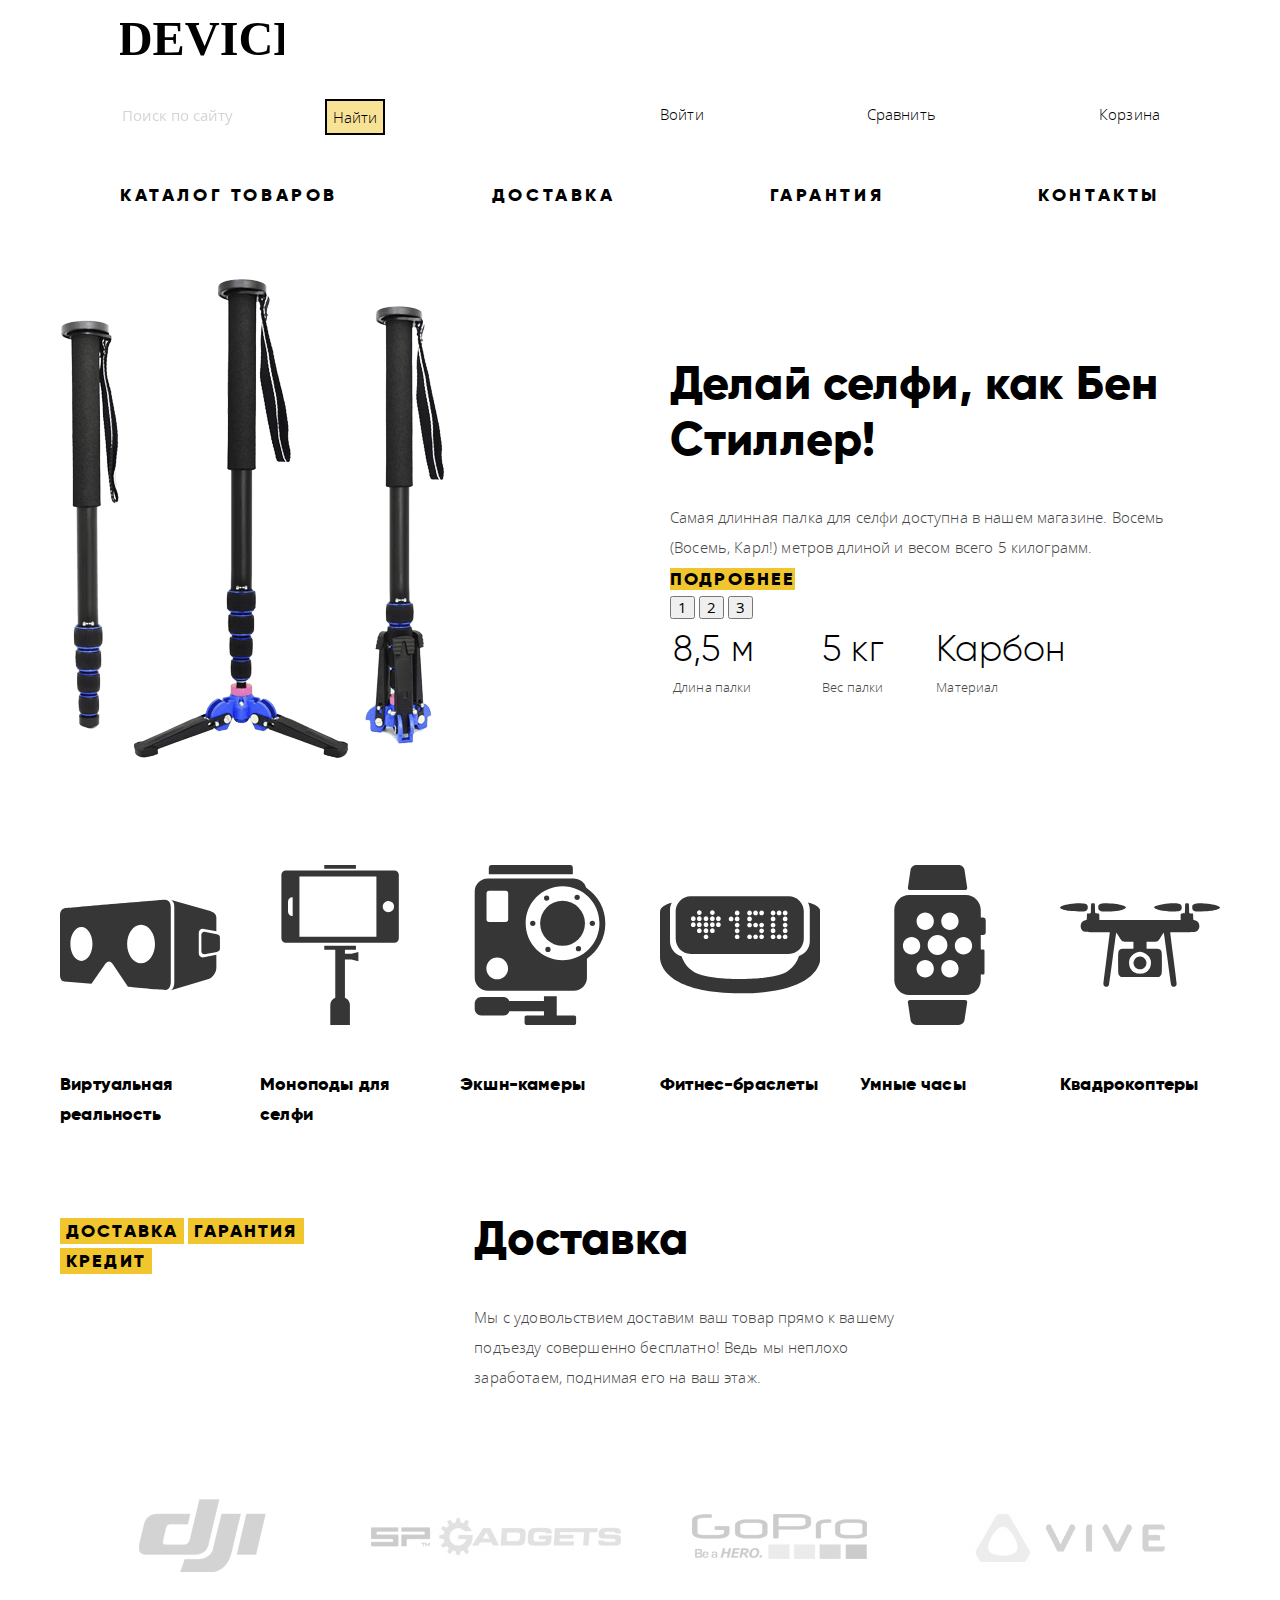
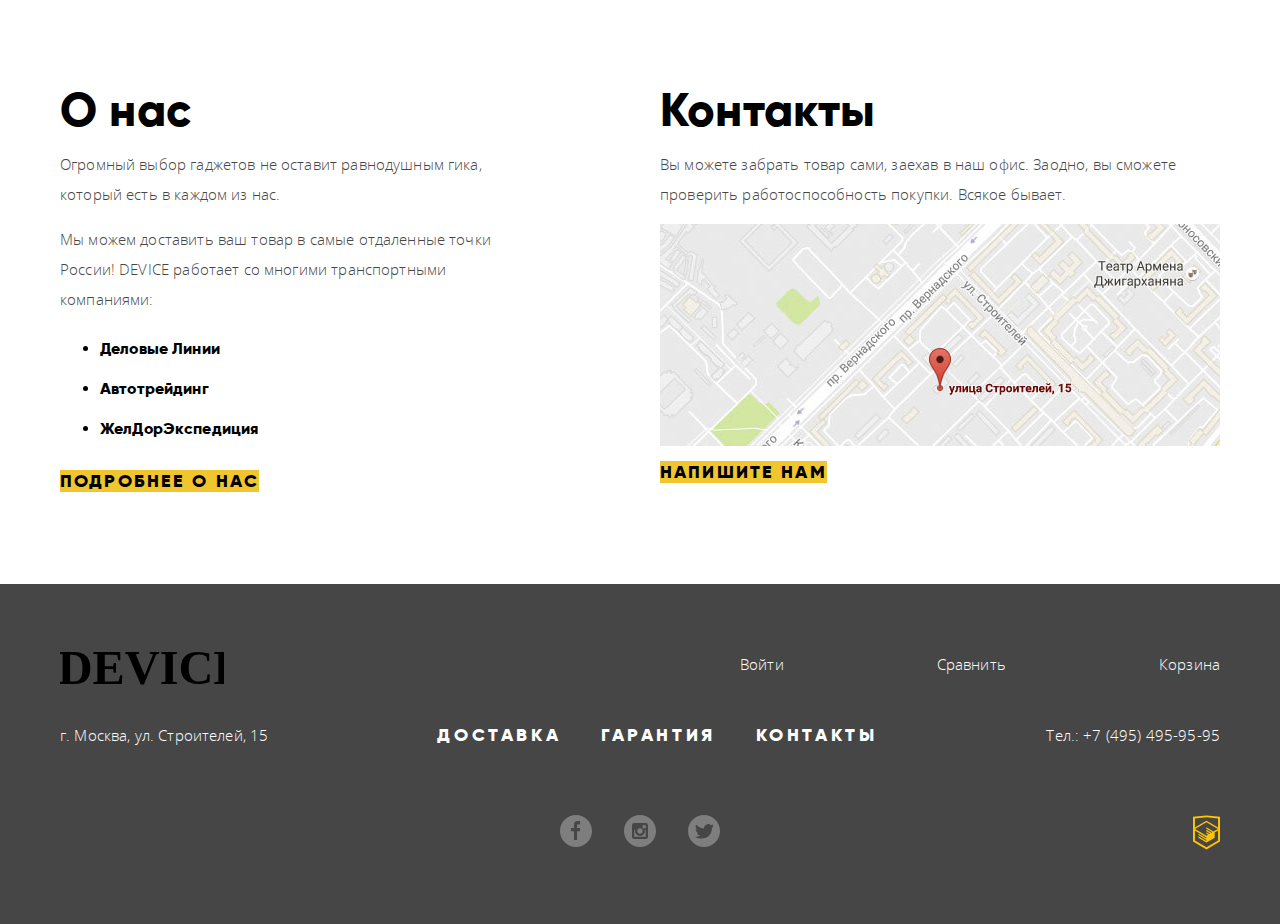
==== commit 3143972b: "Сетки" ====
--- a/index.html
+++ b/index.html
@@ -13,31 +13,32 @@
 		<div class="container">
 			<img class="header-logo index-logo" src="img/logo.svg" width="164" height="36" alt="Логотип">
 
-			<nav class="header-navigation">
-
-				<form class="header-navigation-search" method="post" action="https://echo.htmlacademy.ru">
-					<input type="search" name="search" placeholder="Поиск по сайту">
-					<button class="search-btn" type="submit">Найти</button>
-				</form>
-
-				<ul class="header-user-navigation">
-					<li class="header-user-navigation-login"><a class="header-user-navigation-link" href="#">Войти</a></li>
-					<li class="header-user-navigation-comparison"><a class="header-user-navigation-link" href="#">Сравнить</a></li>
-					<li class="header-user-navigation-cart"><a class="header-user-navigation-link" href="#">Корзина</a></li>
-				</ul>
+			<nav>
+
+				<div class="header-navigation">
+					<form class="header-navigation-search" method="post" action="https://echo.htmlacademy.ru">
+						<input type="search" name="search" placeholder="Поиск по сайту">
+						<button class="search-btn" type="submit">Найти</button>
+					</form>
+
+					<ul class="header-user-navigation">
+						<li class="header-user-navigation-login"><a class="header-user-navigation-link" href="#">Войти</a></li>
+						<li class="header-user-navigation-comparison"><a class="header-user-navigation-link" href="#">Сравнить</a></li>
+						<li class="header-user-navigation-cart"><a class="header-user-navigation-link" href="#">Корзина</a></li>
+					</ul>
+				</div>
 
 				<ul class="header-menu">
-
 					<li class="header-menu-item">
 						<a class="header-menu-link" href="catalog.html">Каталог товаров</a>
-						<ul class="header-menu-item-list">
+						<!-- <ul class="header-menu-item-list">
 							<li class="header-menu-sub-item"><a class="header-menu-sub-link" href="catalog.html">Виртуальная реальность</a></li>
 							<li class="header-menu-sub-item"><a class="header-menu-sub-link" href="catalog.html">Моноподы для селфи</a></li>
 							<li class="header-menu-sub-item"><a class="header-menu-sub-link" href="catalog.html">Экшн-камеры</a></li>
 							<li class="header-menu-sub-item"><a class="header-menu-sub-link" href="catalog.html">Фитнес-браслеты</a></li>
 							<li class="header-menu-sub-item"><a class="header-menu-sub-link" href="catalog.html">Умные часы</a></li>
 							<li class="header-menu-sub-item"><a class="header-menu-sub-link" href="catalog.html">Квадрокоптеры</a></li>
-						</ul>
+						</ul> -->
 					</li>
 
 					<li class="header-menu-item"><a class="header-menu-link" href="#">Доставка</a></li>
@@ -58,35 +59,47 @@
 			<h2 class="visually-hidden">Промо-слайдер</h2>
 
 			<div class="slider-first">
-				<img src="img/slider-1.png" width="384" height="486" alt="Селфи-палка">
+				<div class="slider-img">
+					<img src="img/slider-1.png" width="384" height="486" alt="Селфи-палка">
+				</div>
 
 				<div class="slider-info">
-					<p class="slider-info-title">Делай селфи, как Бен Стиллер!</p>
-					<p class="slider-info-desctiprion">Самая длинная палка для селфи доступна в нашем магазине. Восемь (Восемь, Карл!) метров длиной и весом всего 5 килограмм.</p>
-				</div>
-
-				<a href="#" class="btn">Подробнее</a>
-
-				<table class="slider-details">
-					<tr class="slider-details-value">
-						<td class="slider-details-value-item">8,5 м</td>
-						<td class="slider-details-value-item">5 кг</td>
-						<td class="slider-details-value-item">Карбон</td>
-					</tr>
-					<tr class="slider-details-title">
-						<td class="slider-details-title-item">Длина палки</td>
-						<td class="slider-details-title-item">Вес палки</td>
-						<td class="slider-details-title-item">Материал</td>
-					</tr>
-				</table>
+
+						<p class="slider-info-title">Делай селфи, как Бен Стиллер!</p>
+						<p class="slider-info-description">Самая длинная палка для селфи доступна в нашем магазине. Восемь (Восемь, Карл!) метров длиной и весом всего 5 килограмм.</p>
+
+
+					<a href="#" class="btn">Подробнее</a>
+
+					<div class="slider-navigation">
+						<button class="slider-navigation-btn slider-navigation-btn-active" type="button">1</button>
+						<button class="slider-navigation-btn" type="button">2</button>
+						<button class="slider-navigation-btn" type="button">3</button>
+					</div>
+
+					<table class="slider-details">
+						<tr class="slider-details-value">
+							<td class="slider-details-value-item">8,5 м</td>
+							<td class="slider-details-value-item">5 кг</td>
+							<td class="slider-details-value-item">Карбон</td>
+						</tr>
+						<tr class="slider-details-title">
+							<td class="slider-details-title-item">Длина палки</td>
+							<td class="slider-details-title-item">Вес палки</td>
+							<td class="slider-details-title-item">Материал</td>
+						</tr>
+					</table>
+				</div>
 			</div>
 
 			<!-- <div class="slider-second">
-				<img src="img/slider-2.png" width="345" height="485" alt="Фитнес-браслет">
+				<div class="slider-img">
+					<img src="img/slider-2.png" width="345" height="485" alt="Фитнес-браслет">
+				</div>
 
 				<div class="slider-info">
 					<p class="slider-info-title">Худеем правильно!</p>
-					<p class="slider-info-desctiprion">Мотивирующие фитнес-браслеты помогут найти в себе силы не пропускать занятия и соблюдать диету.</p>
+					<p class="slider-info-description">Мотивирующие фитнес-браслеты помогут найти в себе силы не пропускать занятия и соблюдать диету.</p>
 				</div>
 
 				<a class="btn" href="#">Подробнее</a>
@@ -102,11 +115,13 @@
 			</div>
 
 			<div class="slider-third">
-				<img src="img/slider-3.png" width="526" height="334" alt="Квадрокоптер">
+				<div class="slider-img">
+					<img src="img/slider-3.png" width="526" height="334" alt="Квадрокоптер">
+				</div>
 
 				<div class="slider-info">
 					<p class="slider-info-title">Порхает как бабочка, жалит как пчела!</p>
-					<p class="slider-info-desctiprion">Этот обычный, на первый взгляд, квадрокоптер оснащен мощным лазером, замаскированным под стандартную камеру.</p>
+					<p class="slider-info-description">Этот обычный, на первый взгляд, квадрокоптер оснащен мощным лазером, замаскированным под стандартную камеру.</p>
 				</div>
 
 				<a href="#" class="btn">Подробнее</a>
@@ -123,12 +138,6 @@
 				</table>
 			</div> -->
 
-			<div class="slider-navigation">
-				<button class="slider-navigation-btn slider-navigation-btn-active" type="button">1</button>
-				<button class="slider-navigation-btn" type="button">2</button>
-				<button class="slider-navigation-btn" type="button">3</button>
-			</div>
-
 		</section>
 
 		<section class="index-catalog">
@@ -190,20 +199,20 @@
 				<button class="service-slider-navigation-credit" type="button">Кредит</button>
 			</div>
 
-			<div class="service-slider-delivery">
+			<div class="service-slider-option">
 				<h3 class="service-slider-title page-title">Доставка</h3>
 				<p class="service-slider-description">Мы с удовольствием доставим ваш товар прямо к вашему подъезду совершенно бесплатно! Ведь мы неплохо заработаем, поднимая его на ваш этаж.</p>
 			</div>
 
-			<div class="service-slider-warranty">
+			<!-- <div class="service-slider-option">
 				<h3 class="service-slider-title page-title">Гарантия</h3>
 				<p class="service-slider-description">Если из-за возгорания купленного у нас товара у вас сгорит дом — не переживайте, мы выдадим вам новый. Товар, не дом, конечно же.</p>
 			</div>
 
-			<div class="service-slider-credit">
+			<div class="service-slider-option">
 				<h3 class="service-slider-title page-title">Кредит</h3>
 				<p class="service-slider-description">Залезть в долговую яму стало проще! Кредитные консультанты подберут для вас наиболее выгодные условия кредита. Выгодные для нашего банка, разумеется.</p>
-			</div>
+			</div> -->
 		</section>
 
 		<section class="partners">
@@ -284,7 +293,7 @@
 				<span class="footer-phone">Тел.: +7 (495) 495-95-95</span>
 			</section>
 
-			<section class="footer-down">
+			<section class="footer-bottom">
 
 				<h3 class="visually-hidden">Наши социальные сети:</h3>
 
@@ -299,7 +308,7 @@
 		</div>
 	</footer>
 
-	<section class="modal modal-appointment">
+	<!-- <section class="modal modal-appointment">
 
 		<h2 class="visually-hidden">Напишите нам</h2>
 
@@ -328,7 +337,7 @@
 		<a class="modal-map-link" href="http://go.2gis.com/o0ors" target="_blank"><img src="img/modal-map.jpg" width="991" height="591" alt="Пункт выдачи заказов по адресу г. Москва, ул. Строителей, 15"></a>
 
 		<button class="close-btn" type="button" aria-label="Закрыть модальное окно">х</button>
-	</section>
+	</section> -->
 
 </body>
 </html>
--- a/css/style.css
+++ b/css/style.css
@@ -41,16 +41,24 @@
 	text-decoration: none;
 }
 
+.container {
+	width: 1160px;
+	margin: 0 auto;
+	padding: 0 20px;
+}
+
 .visually-hidden {
 	color: pink; /*для видимости*/
-	/*position: absolute;
+	position: absolute;
 	clip: rect(0 0 0 0);
 	width: 1px;
 	height: 1px;
-	margin: -1px;*/
+	margin: -1px;
 }
 
 .btn {
+	width: 220px;
+	height: 40px;
 	font-family: 'Gilroy';
 	text-align: center;
 	font-size: 18px;
@@ -74,6 +82,8 @@
 }
 
 .page-title {
+	margin: 0;
+	padding: 0;
 	font-family: 'Gilroy';
 	font-size: 47px;
 	font-weight: 800;
@@ -82,20 +92,38 @@
 	color: #000000;
 }
 
+.header {
+
+}
+
 .header-logo {
-
-}
-
-a.index-logo:hover,
-a.index-logo:focus {
-	opacity: 0.6;
-}
-
-a.index-logo:active {
+	padding-top: 20px;
+	padding-left: 60px;
+	padding-bottom: 34px;
+}
+
+a .index-logo:hover,
+a .index-logo:focus {
+	opacity: 0.6;
+}
+
+a .index-logo:active {
 	opacity: 0.3;
 }
 
 /*Как стилизовать плейсхолдеры, чтобы был постоянный бэкграунд-колор шапки без прозрачности или белого фона?*/
+
+.header-navigation {
+	display: flex;
+	justify-content: space-between;
+	flex-wrap: wrap;
+	padding: 0 60px;
+	padding-bottom: 45px;
+}
+
+.header-navigation-search {
+	width: 440px;
+}
 
 .header-navigation-search input {
 	color: #000000;
@@ -131,11 +159,21 @@
 	color: rgba(255, 255, 255, 0.3);
 }
 
+.header-user-navigation {
+	display: flex;
+	justify-content: space-between;
+	width: 500px;
+	margin: 0;
+	padding: 0;
+	list-style: none;
+}
+
 .header-user-navigation-link {
 	color: #000000;
 }
 
 .header-user-navigation-link:nth-child(2) {
+	margin-left: 20px;
 	opacity: 0.3;
 }
 
@@ -148,6 +186,15 @@
 	opacity: 0.3;
 }
 
+.header-menu {
+	display: flex;
+	justify-content: space-between;
+	list-style: none;
+	margin: 0;
+	padding: 0 60px;
+	padding-bottom: 65px;
+}
+
 .header-menu-link {
 	color: #000000;
 	font-family: 'Gilroy';
@@ -167,11 +214,6 @@
 	opacity: 0.3;
 }
 
-.header-menu-sub-item {
-	list-style: none;
-
-}
-
 .header-menu-sub-link {
 	line-height: 36px;
 	color: #000000;
@@ -186,12 +228,44 @@
 	opacity: 0.3;
 }
 
+.slider-first {
+	display: flex;
+	justify-content: space-between;
+	padding-bottom: 95px;
+}
+
+.slider-img {
+	width: 560px;
+	margin-right: 60px;
+}
+
+.slider-info {
+	width: 560px;
+	margin-right: auto;
+}
+
 .slider-info-title {
+	width: 500px;
+	margin: 0;
+	padding-top: 80px;
+	padding-bottom: 35px;
 	color: #000000;
 	font-family: 'gilroy';
 	font-size: 47px;
 	font-weight: 800;
 	line-height: 56px;
+}
+
+.slider-info-description {
+	width: 500px;
+	margin: 0;
+	padding: 0;
+}
+
+.slider-details {
+	width: 500px;
+	margin: 0;
+	padding: 0;
 }
 
 .slider-details-value-item {
@@ -202,18 +276,36 @@
 	line-height: 48px;
 }
 
-.slider-details-value-item {
+.slider-details-title-item {
 	font-size: 13px;
 	line-height: 20px;
 	letter-spacing: 0.13px;
 }
 
+.popular-items-list {
+	display: flex;
+	justify-content: space-between;
+	margin: 0;
+	padding: 0;
+	padding-bottom: 85px;
+	list-style: none;
+}
+
+.popular-items-list-item {
+	width: 160px;
+}
+
+.popular-items-list-link img {
+	padding-bottom: 35px;
+}
+
 .popular-items-list-link {
 	color: #000000;
 	font-family: 'gilroy';
 	font-size: 18px;
 	font-weight: 800;
 	line-height: 24px;
+	letter-spacing: 0.18px;
 }
 
 .popular-items-list-link:hover,
@@ -223,6 +315,30 @@
 
 .popular-items-list-link:active {
 	opacity: 0.3;
+}
+
+.service-slider {
+	display: flex;
+	padding-bottom: 95px;
+}
+
+.service-slider-navigation {
+	width: 300px;
+	margin-right: 120px;
+}
+
+.service-slider-option {
+	width: 760px;
+}
+
+.service-slider-title {
+	padding-bottom: 40px;
+}
+
+.service-slider-description {
+	width: 460px;
+	margin: 0;
+	padding: 0;
 }
 
 .service-slider-navigation button {
@@ -250,6 +366,19 @@
 	background-color: #000000;
 }
 
+.brands-list {
+	display: flex;
+	justify-content: space-around;
+	margin: 0;
+	padding: 0;
+	padding-bottom: 90px;
+	list-style: none;
+}
+
+.brands-list-item {
+	width: 260px;
+}
+
 .brands-list-link {
 	opacity: 0.2;
 	filter: grayscale(100%);
@@ -261,12 +390,27 @@
 	filter: none;
 }
 
+.about-us-and-contacts {
+	display: flex;
+	justify-content: space-between;
+	padding-bottom: 90px;
+}
+
+.about-us {
+	width: 460px;
+	margin-right: 140px;
+}
+
 .about-us-list-item {
 	color: #000000;
 	font-family: 'Gilroy';
 	font-size: 16px;
 	font-weight: 800;
 	line-height: 40px;
+}
+
+.contacts {
+	width: 560px;
 }
 
 .footer {
@@ -274,8 +418,24 @@
 	background-color: #464646;
 }
 
+.footer-top {
+	display: flex;
+	justify-content: space-between;
+	padding-top: 65px;
+	padding-bottom: 35px;
+}
+
 .footer-logo {
 
+}
+
+.footer-user-navigation {
+	display: flex;
+	justify-content: space-between;
+	width: 480px;
+	margin: 0;
+	padding: 0;
+	list-style: none;
 }
 
 .footer-user-navigation-link {
@@ -283,6 +443,7 @@
 }
 
 .footer-user-navigation-link:nth-child(2) {
+	margin-left: 20px;
 	opacity: 0.3;
 }
 
@@ -295,6 +456,21 @@
 	opacity: 0.3;
 }
 
+.footer-middle {
+	display: flex;
+	justify-content: space-between;
+	padding-bottom: 65px;
+}
+
+.footer-menu {
+	display: flex;
+	justify-content: space-between;
+	width: 440px;
+	margin: 0;
+	padding: 0;
+	list-style: none;
+}
+
 .footer-menu-link {
 	color: #ffffff;
 	font-family: 'Gilroy';
@@ -312,6 +488,22 @@
 
 .footer-menu-link:active {
 	opacity: 0.3;
+}
+
+.footer-bottom {
+	display: flex;
+	justify-content: center;
+	padding-bottom: 65px;
+}
+
+.footer-social {
+	display: flex;
+	justify-content: space-between;
+	width: 160px;
+	margin: 0 auto;
+	margin-left: 500px;
+	padding: 0;
+	list-style: none;
 }
 
 .footer-social-link {
@@ -362,7 +554,21 @@
 
 /*Внутренняя страница*/
 
+.catalog-title {
+	padding-bottom: 25px;
+}
+
+.breadcrumbs {
+	display: flex;
+	margin: 0;
+	padding: 0;
+	padding-bottom: 50px;
+	width: 1040px;
+	list-style: none;
+}
+
 .breadcrumbs-link {
+	margin-right: 35px;
 	color: #000000;
 	opacity: 0.3;
 	font-size: 14px;
@@ -379,22 +585,54 @@
 	opacity: 0.1;
 }
 
+.catalog-grid {
+	display: flex;
+}
+
+.filter {
+	display: flex;
+	flex-direction: column;
+	flex-wrap: wrap;
+	background-color: #eeeeee;
+}
+
 .filter-title {
+	display: flex;
+	align-items: center;
+	width: 200px;
+	height: 70px;
+	margin: 0;
+	margin-bottom: 70px;
+	padding-left: 60px;
+	padding-right: 68px;
 	color: #000000;
 	font-family: 'Gilroy';
 	font-size: 16px;
 	font-weight: 800;
 	line-height: 24px;
+	text-align: left;
 	text-transform: uppercase;
 	letter-spacing: 0.91px;
 	background-color: #dbdbdb;
 }
 
 .filter-form {
-	background-color: #eeeeee;
+	width: 200px;
+	padding-left: 60px;
+	padding-right: 68px;
+}
+
+.filter-form-field {
+	margin: 0;
+	padding: 0;
+	margin-top: 15px;
+	margin-bottom: 40px;
+	border: none;
 }
 
 .filter-form-field-title {
+	margin: 0;
+	padding: 0;
 	color: #000000;
 	font-family: 'Gilroy';
 	font-size: 18px;
@@ -411,10 +649,17 @@
 }
 
 .sort {
+	display: flex;
+	align-items: center;
+	height: 70px;
+	padding-left: 72px;
 	background-color: #ebebeb;
 }
 
-.sort-list-title {
+.sort-title {
+	margin: 0;
+	margin-right: 55px;
+	padding: 0;
 	color: #000000;
 	font-family: 'Gilroy';
 	font-size: 16px;
@@ -425,7 +670,14 @@
 }
 
 .sort-list {
-	list-style: none;
+	display: flex;
+	margin: 0;
+	padding: 0;
+	list-style: none;
+}
+
+.sort-list-item {
+	margin-right: 30px;
 }
 
 .sort-list-link {
@@ -449,6 +701,21 @@
 	opacity: 1.0;
 }
 
+.sort-btn {
+	margin-left: auto;
+}
+
+.catalog-list {
+	display: flex;
+	justify-content: space-between;
+	flex-wrap: wrap;
+	margin: 0;
+	padding: 0;
+	padding-top: 70px;
+	padding-left: 72px;
+	list-style: none;
+}
+
 .catalog-list-item-title {
 	color: #000000;
 	font-family: 'Gilroy';
@@ -456,6 +723,18 @@
 	font-weight: 800;
 	line-height: 24px;s
 	letter-spacing: 0.18px;
+}
+
+.catalog-list-item {
+	width: 360px;
+}
+
+.catalog-list-item img {
+	margin-bottom: 35px;
+}
+
+.catalog-list-item-info {
+	margin-bottom: 50px;
 }
 
 .catalog-list-item-price {
@@ -487,6 +766,26 @@
 	opacity: 0.2;
 }
 
+.pagination nav {
+	display: flex;
+	justify-content: space-between;
+	margin-left: 72px;
+	margin-bottom: 72px;
+	padding: 25px 30px;
+	background-color: #ebebeb;
+}
+
+.pagination-list {
+	display: flex;
+	margin: 0;
+	padding: 0;
+	list-style: none;
+}
+
+.pagination-list-item {
+	margin-right: 30px;
+}
+
 .pagination-btn {
 	color: #000000;
 	font-family: 'Gilroy';
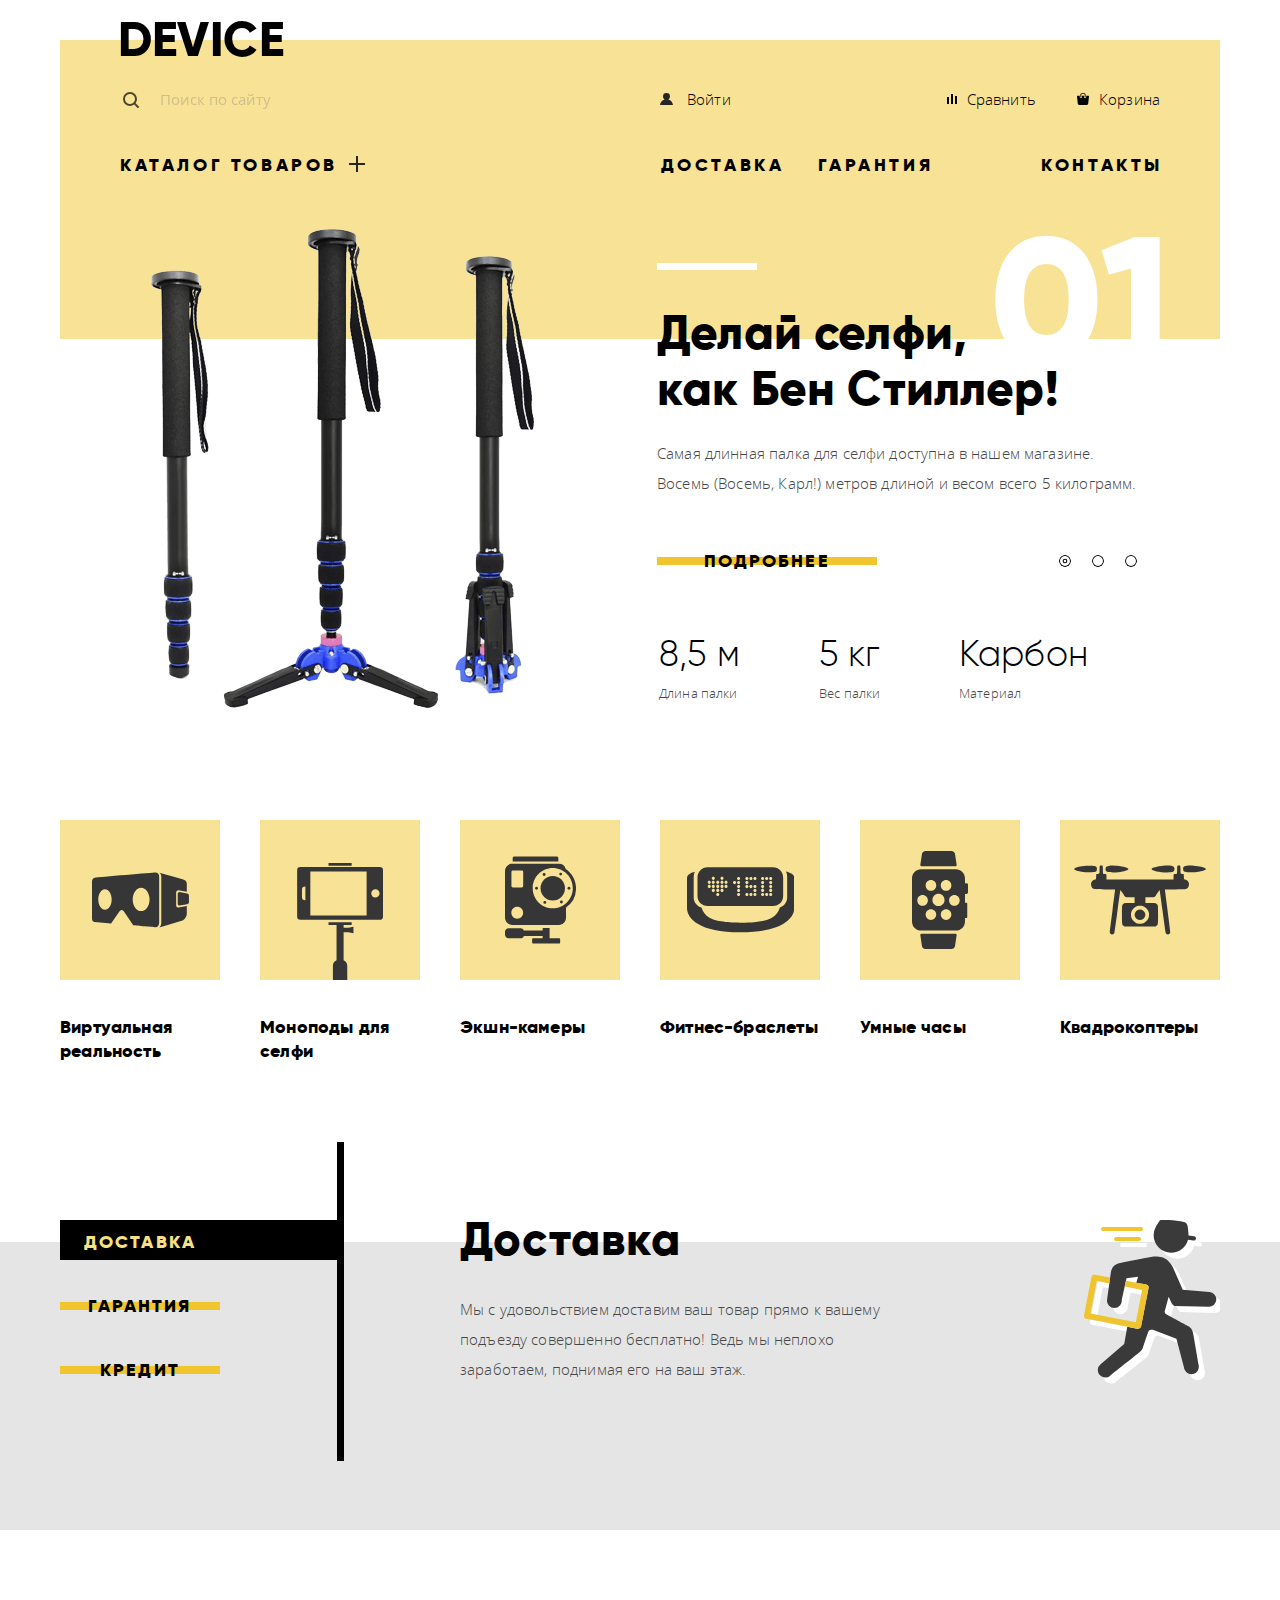
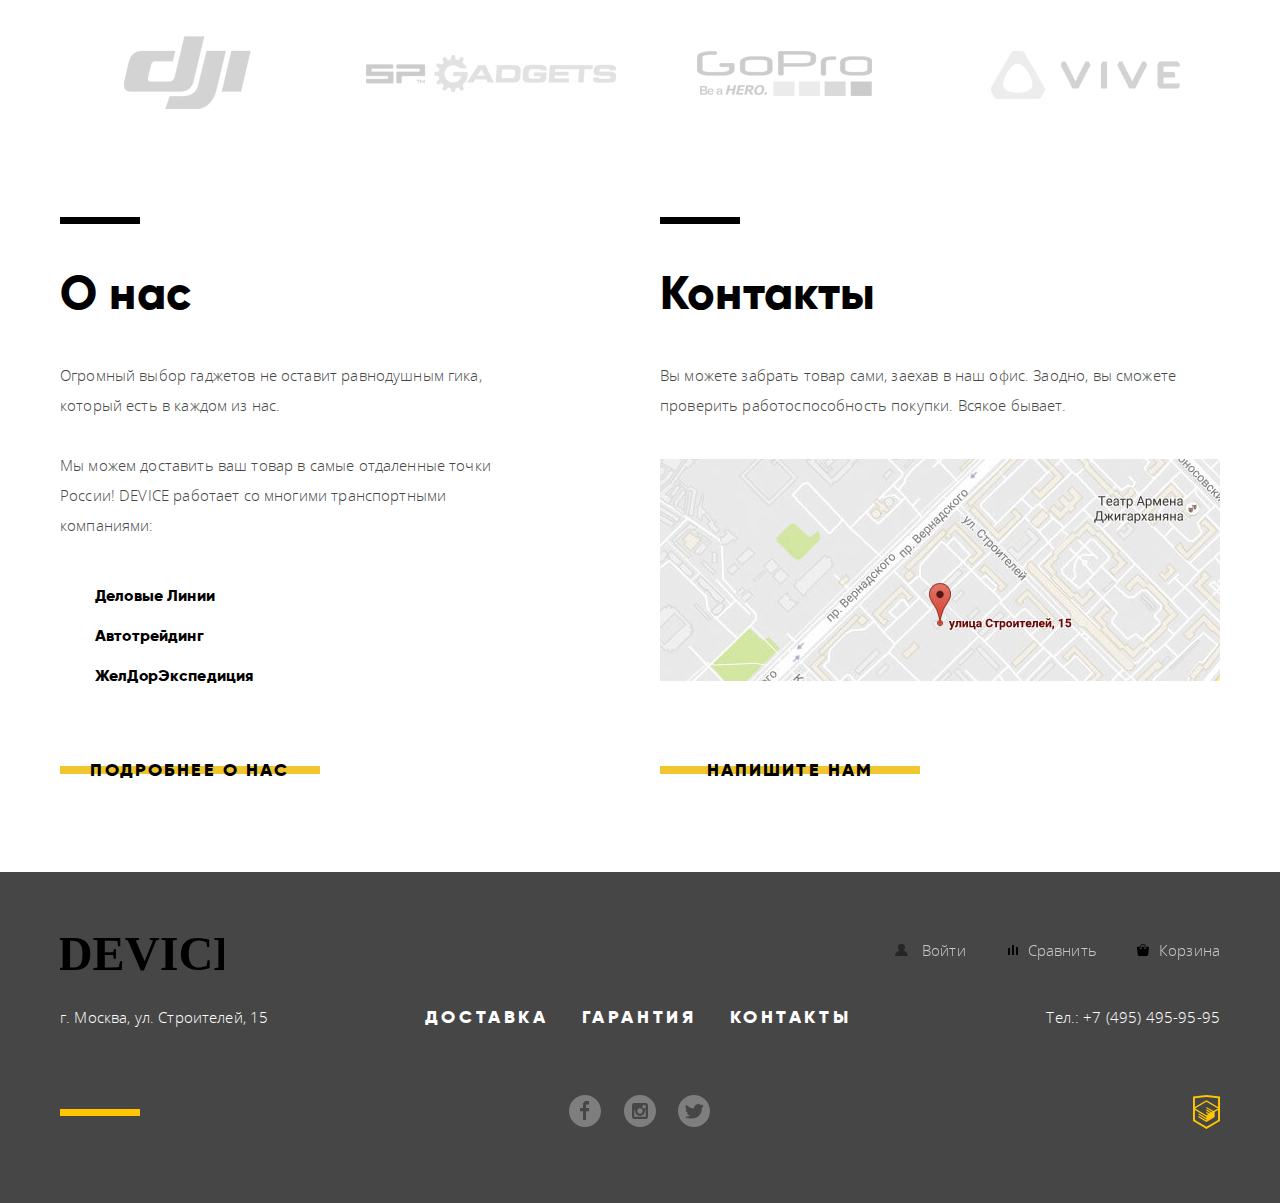
==== commit f2968a1c: "Главная -- Декоративные эффекты --" ====
--- a/index.html
+++ b/index.html
@@ -11,13 +11,12 @@
 
 	<header class="header">
 		<div class="container">
-			<img class="header-logo index-logo" src="img/logo.svg" width="164" height="36" alt="Логотип">
+			<svg class="header-logo" xmlns="http://www.w3.org/2000/svg" width="164" height="36"><text transform="matrix(1.827 0 0 1.814 -2.319 34.511)" font-size="26.459" font-family="Gilroy" font-weight="800">DEVICE</text></svg>
 
 			<nav>
-
 				<div class="header-navigation">
 					<form class="header-navigation-search" method="post" action="https://echo.htmlacademy.ru">
-						<input type="search" name="search" placeholder="Поиск по сайту">
+						<input class="search-placeholder" type="search" name="search" placeholder="Поиск по сайту">
 						<button class="search-btn" type="submit">Найти</button>
 					</form>
 
@@ -31,14 +30,22 @@
 				<ul class="header-menu">
 					<li class="header-menu-item">
 						<a class="header-menu-link" href="catalog.html">Каталог товаров</a>
-						<!-- <ul class="header-menu-item-list">
-							<li class="header-menu-sub-item"><a class="header-menu-sub-link" href="catalog.html">Виртуальная реальность</a></li>
-							<li class="header-menu-sub-item"><a class="header-menu-sub-link" href="catalog.html">Моноподы для селфи</a></li>
-							<li class="header-menu-sub-item"><a class="header-menu-sub-link" href="catalog.html">Экшн-камеры</a></li>
-							<li class="header-menu-sub-item"><a class="header-menu-sub-link" href="catalog.html">Фитнес-браслеты</a></li>
-							<li class="header-menu-sub-item"><a class="header-menu-sub-link" href="catalog.html">Умные часы</a></li>
+						<ul class="header-menu-sub-menu">
+
+							<li class="header-menu-sub-item">
+								<a class="header-menu-sub-link" href="catalog.html">Виртуальная реальность</a>
+								<a class="header-menu-sub-link" href="catalog.html">Моноподы для селфи</a>
+								<a class="header-menu-sub-link" href="catalog.html">Экшн-камеры</a>
+							</li>
+
+							<li class="header-menu-sub-item">
+								<a class="header-menu-sub-link" href="catalog.html">Фитнес-браслеты</a>
+								<a class="header-menu-sub-link" href="catalog.html">Умные часы</a>
+							</li>
+
 							<li class="header-menu-sub-item"><a class="header-menu-sub-link" href="catalog.html">Квадрокоптеры</a></li>
-						</ul> -->
+
+						</ul>
 					</li>
 
 					<li class="header-menu-item"><a class="header-menu-link" href="#">Доставка</a></li>
@@ -50,172 +57,187 @@
 	</header>
 
 
-	<main class="container">
+	<main>
 
 		<h1 class="visually-hidden">Интернет-магазин гаджетов "Девайс"</h1>
 
-		<section class="slider">
-
+
+		<section class="slider container">
 			<h2 class="visually-hidden">Промо-слайдер</h2>
 
-			<div class="slider-first">
-				<div class="slider-img">
-					<img src="img/slider-1.png" width="384" height="486" alt="Селфи-палка">
-				</div>
-
-				<div class="slider-info">
-
-						<p class="slider-info-title">Делай селфи, как Бен Стиллер!</p>
-						<p class="slider-info-description">Самая длинная палка для селфи доступна в нашем магазине. Восемь (Восемь, Карл!) метров длиной и весом всего 5 килограмм.</p>
-
-
-					<a href="#" class="btn">Подробнее</a>
-
-					<div class="slider-navigation">
-						<button class="slider-navigation-btn slider-navigation-btn-active" type="button">1</button>
-						<button class="slider-navigation-btn" type="button">2</button>
-						<button class="slider-navigation-btn" type="button">3</button>
-					</div>
-
-					<table class="slider-details">
-						<tr class="slider-details-value">
-							<td class="slider-details-value-item">8,5 м</td>
-							<td class="slider-details-value-item">5 кг</td>
-							<td class="slider-details-value-item">Карбон</td>
-						</tr>
-						<tr class="slider-details-title">
-							<td class="slider-details-title-item">Длина палки</td>
-							<td class="slider-details-title-item">Вес палки</td>
-							<td class="slider-details-title-item">Материал</td>
-						</tr>
-					</table>
+			<input class="visually-hidden" type="radio" id="slider-navigation-btn-1" name="point" checked>
+			<input class="visually-hidden" type="radio" id="slider-navigation-btn-2" name="point">
+			<input class="visually-hidden" type="radio" id="slider-navigation-btn-3" name="point">
+
+			<div class="slider">
+
+				<div class="slider-item slider-first">
+					<div class="slider-img">
+						<img class="slider-img-1" src="img/slider-1.png" width="384" height="486" alt="Селфи-палка">
+					</div>
+
+					<div class="slider-info">
+
+						<p class="slider-info-title">Делай селфи,<br> как Бен Стиллер!</p>
+						<p class="slider-info-description">Самая длинная палка для селфи доступна в нашем магазине.<br> Восемь (Восемь, Карл!) метров длиной и весом всего 5 килограмм.</p>
+
+						<a href="#" class="btn">Подробнее</a>
+
+						<table class="slider-details">
+							<tr class="slider-details-value">
+								<td class="slider-details-value-item">8,5 м</td>
+								<td class="slider-details-value-item">5 кг</td>
+								<td class="slider-details-value-item">Карбон</td>
+							</tr>
+							<tr class="slider-details-title">
+								<td class="slider-details-title-item">Длина палки</td>
+								<td class="slider-details-title-item">Вес палки</td>
+								<td class="slider-details-title-item">Материал</td>
+							</tr>
+						</table>
+					</div>
+				</div>
+
+				<div class="slider-item slider-second">
+					<div class="slider-img">
+						<img class="slider-img-2" src="img/slider-2.png" width="345" height="485" alt="Фитнес-браслет">
+					</div>
+
+					<div class="slider-info">
+						<p class="slider-info-title">Худеем<br> правильно!</p>
+						<p class="slider-info-description">Мотивирующие фитнес-браслеты помогут найти в себе силы не пропускать занятия и соблюдать диету.</p>
+
+
+						<a class="btn" href="#">Подробнее</a>
+
+						<table class="slider-details">
+							<tr class="slider-details-value">
+								<td class="slider-details-value-item">48 часов</td>
+							</tr>
+							<tr class="slider-details-title">
+								<td class="slider-details-title-item">Без подзарядки</td>
+							</tr>
+						</table>
+					</div>
+				</div>
+
+				<div class="slider-item slider-third">
+					<div class="slider-img">
+						<img class="slider-img-3" src="img/slider-3.png" width="526" height="334" alt="Квадрокоптер">
+					</div>
+
+					<div class="slider-info">
+						<p class="slider-info-title">Порхает как бабочка, жалит как пчела!</p>
+						<p class="slider-info-description">Этот обычный, на первый взгляд, квадрокоптер оснащен мощным лазером, замаскированным под стандартную камеру.</p>
+
+
+						<a href="#" class="btn">Подробнее</a>
+
+						<table class="slider-details">
+							<tr class="slider-details-value">
+								<td class="slider-details-value-item">800 м</td>
+								<td class="slider-details-value-item">50 м</td>
+							</tr>
+							<tr class="slider-details-title">
+								<td class="slider-details-title-item">Дальность полета</td>
+								<td class="slider-details-title-item">Радиус поражения</td>
+							</tr>
+						</table>
+					</div>
 				</div>
 			</div>
 
-			<!-- <div class="slider-second">
-				<div class="slider-img">
-					<img src="img/slider-2.png" width="345" height="485" alt="Фитнес-браслет">
-				</div>
-
-				<div class="slider-info">
-					<p class="slider-info-title">Худеем правильно!</p>
-					<p class="slider-info-description">Мотивирующие фитнес-браслеты помогут найти в себе силы не пропускать занятия и соблюдать диету.</p>
-				</div>
-
-				<a class="btn" href="#">Подробнее</a>
-
-				<table class="slider-details">
-					<tr class="slider-details-value">
-						<td class="slider-details-value-item">48 часов</td>
-					</tr>
-					<tr class="slider-details-title">
-						<td class="slider-details-title-item">Без подзарядки</td>
-					</tr>
-				</table>
+			<div class="slider-navigation">
+				<label class="slider-navigation-btn" for="slider-navigation-btn-1"></label>
+				<label class="slider-navigation-btn" for="slider-navigation-btn-2"></label>
+				<label class="slider-navigation-btn" for="slider-navigation-btn-3"></label>
 			</div>
-
-			<div class="slider-third">
-				<div class="slider-img">
-					<img src="img/slider-3.png" width="526" height="334" alt="Квадрокоптер">
-				</div>
-
-				<div class="slider-info">
-					<p class="slider-info-title">Порхает как бабочка, жалит как пчела!</p>
-					<p class="slider-info-description">Этот обычный, на первый взгляд, квадрокоптер оснащен мощным лазером, замаскированным под стандартную камеру.</p>
-				</div>
-
-				<a href="#" class="btn">Подробнее</a>
-
-				<table class="slider-details">
-					<tr class="slider-details-value">
-						<td class="slider-details-value-item">800 м</td>
-						<td class="slider-details-value-item">50 м</td>
-					</tr>
-					<tr class="slider-details-title">
-						<td class="slider-details-title-item">Дальность полета</td>
-						<td class="slider-details-title-item">Радиус поражения</td>
-					</tr>
-				</table>
-			</div> -->
-
 		</section>
 
-		<section class="index-catalog">
+		<section class="index-catalog container">
 
 			<h2 class="visually-hidden">Популярные товары</h2>
 
 			<ul class="popular-items-list">
-				<li class="popular-items-list-item">
-					<a class="popular-items-list-link" href="catalog.html">
-						<img src="img/popular-1.svg" width="160" height="160" alt="Виртуальная реальность">
-						<span class="popular-items-list-title">Виртуальная реальность</span>
-					</a>
-				</li>
-
-				<li class="popular-items-list-item">
-					<a class="popular-items-list-link" href="catalog.html">
-						<img src="img/popular-2.svg" width="160" height="160" alt="Моноподы для селфи">
-						<span class="popular-items-list-title">Моноподы для селфи</span>
-					</a>
-				</li>
-
-				<li class="popular-items-list-item">
-					<a class="popular-items-list-link" href="catalog.html">
-						<img src="img/popular-3.svg" width="160" height="160" alt="Экшн-камеры">
-						<span class="popular-items-list-title">Экшн-камеры</span>
-					</a>
-				</li>
-
-				<li class="popular-items-list-item">
-					<a class="popular-items-list-link" href="catalog.html">
-						<img src="img/popular-4.svg" width="160" height="160" alt="Фитнес-браслеты">
-						<span class="popular-items-list-title">Фитнес-браслеты</span>
-					</a>
-				</li>
-
-				<li class="popular-items-list-item">
-					<a class="popular-items-list-link" href="catalog.html">
-						<img src="img/popular-5.svg" width="160" height="160" alt="Умные часы">
-						<span class="popular-items-list-title">Умные часы</span>
-					</a>
-				</li>
-
-				<li class="popular-items-list-item">
-					<a class="popular-items-list-link" href="catalog.html">
-						<img src="img/popular-6.svg" width="160" height="160" alt="Квадрокоптеры">
-						<span class="popular-items-list-title">Квадрокоптеры</span>
+
+				<li class="popular-items-list-item">
+					<a class="popular-items-list-link" href="catalog.html">
+						<span class="popular-items-list-link-image"><img src="img/popular-1.svg" width="97" height="55" alt="Виртуальная реальность"></span>
+						<span class="popular-items-list-link-title">Виртуальная реальность</span>
+					</a>
+				</li>
+
+				<li class="popular-items-list-item">
+					<a class="popular-items-list-link" href="catalog.html">
+						<span class="popular-items-list-link-image"><img src="img/popular-2.svg" width="86" height="117" alt="Моноподы для селфи"></span>
+						<span class="popular-items-list-link-title">Моноподы для селфи</span>
+					</a>
+				</li>
+
+				<li class="popular-items-list-item">
+					<a class="popular-items-list-link" href="catalog.html">
+						<span class="popular-items-list-link-image"><img src="img/popular-3.svg" width="71" height="87" alt="Экшн-камеры"></span>
+						<span class="popular-items-list-link-title">Экшн-камеры</span>
+					</a>
+				</li>
+
+				<li class="popular-items-list-item">
+					<a class="popular-items-list-link" href="catalog.html">
+						<span class="popular-items-list-link-image"><img src="img/popular-4.svg" width="107" height="65" alt="Фитнес-браслеты"></span>
+						<span class="popular-items-list-link-title">Фитнес-браслеты</span>
+					</a>
+				</li>
+
+				<li class="popular-items-list-item">
+					<a class="popular-items-list-link" href="catalog.html">
+						<span class="popular-items-list-link-image"><img src="img/popular-5.svg" width="56" height="98" alt="Умные часы"></span>
+						<span class="popular-items-list-link-title">Умные часы</span>
+					</a>
+				</li>
+
+				<li class="popular-items-list-item">
+					<a class="popular-items-list-link" href="catalog.html">
+						<span class="popular-items-list-link-image"><img src="img/popular-6.svg" width="132" height="69" alt="Квадрокоптеры"></span>
+						<span class="popular-items-list-link-title">Квадрокоптеры</span>
 					</a>
 				</li>
 			</ul>
 		</section>
 
 		<section class="service-slider">
-
-			<h2 class="visually-hidden">Наши сервисы</h2>
-
-			<div class="service-slider-navigation">
-				<button class="service-slider-navigation-delivery" type="button">Доставка</button>
-				<button class="service-slider-navigation-warranty" type="button">Гарантия</button>
-				<button class="service-slider-navigation-credit" type="button">Кредит</button>
+			<div class="container">
+				<h2 class="visually-hidden">Наши сервисы</h2>
+
+				<input class="visually-hidden" type="radio" id="service-slider-navigation-btn-1" name="toggle" checked>
+				<input class="visually-hidden" type="radio" id="service-slider-navigation-btn-2" name="toggle">
+				<input class="visually-hidden" type="radio" id="service-slider-navigation-btn-3" name="toggle">
+
+				<div class="service-slider">
+					<div class="service-slider-option service-slider-first">
+						<h3 class="service-slider-title page-title">Доставка</h3>
+						<p class="service-slider-description">Мы с удовольствием доставим ваш товар прямо к вашему подъезду совершенно бесплатно! Ведь мы неплохо заработаем, поднимая его на ваш этаж.</p>
+					</div>
+
+					<div class="service-slider-option service-slider-second">
+						<h3 class="service-slider-title page-title">Гарантия</h3>
+						<p class="service-slider-description">Если из-за возгорания купленного у нас товара у вас сгорит дом — не переживайте, мы выдадим вам новый.<br> Товар, не дом, конечно же.</p>
+					</div>
+
+					<div class="service-slider-option service-slider-third">
+						<h3 class="service-slider-title page-title">Кредит</h3>
+						<p class="service-slider-description">Залезть в долговую яму стало проще! Кредитные консультанты подберут для вас наиболее выгодные условия кредита. Выгодные для нашего банка, разумеется.</p>
+					</div>
+				</div>
+
+				<div class="service-slider-navigation">
+					<label class="service-slider-navigation-btn" for="service-slider-navigation-btn-1">Доставка</label>
+					<label class="service-slider-navigation-btn" for="service-slider-navigation-btn-2">Гарантия</label>
+					<label class="service-slider-navigation-btn" for="service-slider-navigation-btn-3">Кредит</label>
+				</div>
 			</div>
-
-			<div class="service-slider-option">
-				<h3 class="service-slider-title page-title">Доставка</h3>
-				<p class="service-slider-description">Мы с удовольствием доставим ваш товар прямо к вашему подъезду совершенно бесплатно! Ведь мы неплохо заработаем, поднимая его на ваш этаж.</p>
-			</div>
-
-			<!-- <div class="service-slider-option">
-				<h3 class="service-slider-title page-title">Гарантия</h3>
-				<p class="service-slider-description">Если из-за возгорания купленного у нас товара у вас сгорит дом — не переживайте, мы выдадим вам новый. Товар, не дом, конечно же.</p>
-			</div>
-
-			<div class="service-slider-option">
-				<h3 class="service-slider-title page-title">Кредит</h3>
-				<p class="service-slider-description">Залезть в долговую яму стало проще! Кредитные консультанты подберут для вас наиболее выгодные условия кредита. Выгодные для нашего банка, разумеется.</p>
-			</div> -->
 		</section>
 
-		<section class="partners">
+		<section class="brands container">
 
 			<h2 class="visually-hidden">Наши партнеры</h2>
 
@@ -227,10 +249,10 @@
 			</ul>
 		</section>
 
-		<div class="about-us-and-contacts">
+		<div class="about-us-and-contacts container">
 			<section class="about-us">
 
-				<h2 class="about-us-title page-title">О нас</h2>
+				<h2 class="about-us-and-contacts-title page-title">О нас</h2>
 
 				<p class="about-us-description">Огромный выбор гаджетов не оставит равнодушным гика, который есть в каждом из нас.</p>
 				<p class="about-us-description">Мы можем доставить ваш товар в самые отдаленные точки России! DEVICE работает со многими транспортными компаниями:</p>
@@ -246,7 +268,7 @@
 
 			<section class="contacts">
 
-				<h2 class="contacts-title page-title">Контакты</h2>
+				<h2 class="about-us-and-contacts-title page-title">Контакты</h2>
 
 				<p class="contacts-description">Вы можете забрать товар сами, заехав в наш офис. Заодно, вы сможете проверить работоспособность покупки. Всякое бывает.</p>
 
--- a/css/style.css
+++ b/css/style.css
@@ -25,6 +25,8 @@
 	font-weight: 800;
 	font-style: normal;
 }
+
+/*Глобальные стили*/
 
 body {
 	margin: 0;
@@ -41,24 +43,41 @@
 	text-decoration: none;
 }
 
+img {
+  max-width: 100%;
+  height: auto;
+}
+
 .container {
 	width: 1160px;
 	margin: 0 auto;
 	padding: 0 20px;
 }
 
-.visually-hidden {
-	color: pink; /*для видимости*/
-	position: absolute;
-	clip: rect(0 0 0 0);
-	width: 1px;
-	height: 1px;
-	margin: -1px;
+.visually-hidden:not(:focus):not(:active),
+input[type="checkbox"].visually-hidden,
+input[type="radio"].visually-hidden {
+	position: absolute;
+
+  width: 1px;
+  height: 1px;
+  margin: -1px;
+  border: 0;
+  padding: 0;
+
+  white-space: nowrap;
+
+  clip-path: inset(100%);
+  clip: rect(0 0 0 0);
+  overflow: hidden;
 }
 
 .btn {
+	position: relative;
+	display: inline-block;
 	width: 220px;
-	height: 40px;
+	padding-top: 10px;
+	padding-bottom: 6px;
 	font-family: 'Gilroy';
 	text-align: center;
 	font-size: 18px;
@@ -67,18 +86,30 @@
 	vertical-align: middle;
 	text-transform: uppercase;
 	letter-spacing: 2.15px;
-	color: #000000;
+	color: rgba(0, 0, 0, 1);
+	border: none;
+}
+
+.btn::before {
+	content: '';
+	position: absolute;
+	top: 44%;
+	left: 0;
+	z-index: -1;
+	width: 100%;
+	height: 8px;
 	background-color: #f0c52e;
-	border: none;
-}
-
-.btn:hover,
-.btn:focus {
-
+}
+
+.btn:hover::before,
+.btn:focus::before {
+	top: 0;
+	height: 100%;
+	transition: 0.5s;
 }
 
 .btn:active {
-
+	color: rgba(0, 0, 0, 0.3);
 }
 
 .page-title {
@@ -88,18 +119,32 @@
 	font-size: 47px;
 	font-weight: 800;
 	line-height: 48px;
-	letter-spacing: 0.21px;
-	color: #000000;
-}
-
-.header {
-
+	letter-spacing: 1.21px;
+	color: #000000;
+}
+
+/*-- HEADER --*/
+
+.header .container {
+	position: relative;
+	margin-top: 40px;
+	padding-top: 34px;
+	padding-left: 0;
+	padding-right: 0;
+	height: 265px;
+	background-color: #f7e296;
+	background-size: 1000px 10px;
 }
 
 .header-logo {
-	padding-top: 20px;
+	position: absolute;
+	top: -40px;
+	padding-top: 21px;
 	padding-left: 60px;
-	padding-bottom: 34px;
+	padding-bottom: 7px;
+	font-family: 'Gilroy';
+	font-size: 48px;
+	font-weight: 800;
 }
 
 a .index-logo:hover,
@@ -116,52 +161,85 @@
 .header-navigation {
 	display: flex;
 	justify-content: space-between;
-	flex-wrap: wrap;
 	padding: 0 60px;
-	padding-bottom: 45px;
+	padding-bottom: 26px;
 }
 
 .header-navigation-search {
-	width: 440px;
-}
-
-.header-navigation-search input {
-	color: #000000;
+	position: relative;
+	display: flex;
+}
+
+.header-navigation-search::before {
+	content: '';
+	position: absolute;
+	bottom: 15px;
+	left: 3px;
+	height: 18px;
+	width: 18px;
+	background-image: url('../img/search.svg');
+	background-repeat: no-repeat;
+	background-position: left;
+}
+
+.search-placeholder {
+	padding-left: 40px;
+	height: 50px;
+	width: 295px;
+	color: #000000;
+	opacity: 0.3;
 	border: none;
-	opacity: 0.3;
-}
-
-.header-navigation-search input:hover,
-input:active {
+	outline: none;
+	background-color: #f8e296;
+}
+
+.search-placeholder:hover,
+.search-placeholder:active {
 	opacity: 0.6;
 }
 
-.header-navigation-search input:focus {
-	opacity: 1.0;
-}
+/*-- Почему иконка становиться тоже прозрачной? --*/
 
 .search-btn {
+	margin: 0;
+	padding: 0;
+	height: 50px;
+	width: 85px;
 	font: inherit;
 	text-align: center;
 	vertical-align: middle;
 	color: #000000;
+	border: 2px solid #000000;
+	background-color: #ffffff;
+	opacity: 0;
 	background-color: #f8e296;
-	border: 2px solid #000000;
-}
-
-.search-btn:hover,
-.search-btn:focus{
+}
+
+.search-placeholder:focus {
+	opacity: 1;
+	border-bottom: 2px solid #000000;
+}
+
+.search-placeholder:focus + .search-btn {
+  opacity: 1;
+}
+
+.search-placeholder:focus + .search-btn:hover,
+.search-btn:focus {
 	color: #ffffff;
 	background-color: #000000;
 }
 
-.search-btn:active {
+.search-placeholder:focus + .search-btn:active {
 	color: rgba(255, 255, 255, 0.3);
+	background-color: #000000;
 }
 
 .header-user-navigation {
-	display: flex;
-	justify-content: space-between;
+	position: relative;
+	display: flex;
+	justify-content: flex-end;
+	align-items: center;
 	width: 500px;
 	margin: 0;
 	padding: 0;
@@ -170,6 +248,27 @@
 
 .header-user-navigation-link {
 	color: #000000;
+	padding-left: 27px;
+}
+
+.header-user-navigation-login {
+	margin-right: auto;
+	background-image: url('../img/user.svg');
+	background-repeat: no-repeat;
+	background-position: 0;
+}
+
+.header-user-navigation-comparison {
+	background-image: url('../img/compare.svg');
+	background-repeat: no-repeat;
+	background-position: 7px;
+}
+
+.header-user-navigation-cart {
+	margin-left: 36px;
+	background-image: url('../img/cart.svg');
+	background-repeat: no-repeat;
+	background-position: 5px;
 }
 
 .header-user-navigation-link:nth-child(2) {
@@ -177,22 +276,55 @@
 	opacity: 0.3;
 }
 
-.header-user-navigation-link:hover,
-.header-user-navigation-link:focus {
+.header-user-navigation li:hover,
+.header-user-navigation li:focus {
 	opacity: 0.6;
 }
 
-.header-user-navigation-link:active {
+.header-user-navigation li:active {
 	opacity: 0.3;
 }
 
 .header-menu {
-	display: flex;
-	justify-content: space-between;
+	position: relative;
+	display: flex;
+	justify-content: flex-end;
+	align-items: center;
 	list-style: none;
 	margin: 0;
 	padding: 0 60px;
 	padding-bottom: 65px;
+}
+
+.header-menu-item {
+	margin: 0;
+	padding: 0;
+}
+
+.header-menu-item:first-child {
+	position: relative;
+	margin-right: auto;
+	padding-right: 32px;
+}
+
+.header-menu-item:first-child .header-menu-link::after  {
+	position: absolute;
+	right: 5px;
+	top: 6px;
+	content: '';
+	width: 16px;
+	height: 16px;
+	background-image: url('../img/plus.svg');
+	background-repeat: no-repeat;
+}
+
+.header-menu-item:nth-child(3) {
+	margin-left: 34px;
+}
+
+.header-menu-item:last-child {
+	margin-left: 108px;
+	margin-right: -3px;
 }
 
 .header-menu-link {
@@ -214,8 +346,37 @@
 	opacity: 0.3;
 }
 
+.header-menu-item:first-child:hover > .header-menu-sub-menu {
+	z-index: 2;
+	display: flex;
+}
+
+.header-menu-sub-menu {
+	display: none;
+	position: absolute;
+	left: -60px;
+	width: 1040px;
+	height: 99px;
+	margin: 0 auto;
+	padding: 30px 60px;
+	list-style: none;
+	background-color: #f8e296;
+}
+
+.header-menu-sub-item {
+	display: flex;
+	flex-direction: column;
+	width: 200px;
+	margin: 0;
+	margin-right: 40px;
+	padding: 0;
+}
+
+.header-menu-sub-item:nth-child(5) {
+	padding-bottom: 39px;
+}
+
 .header-menu-sub-link {
-	line-height: 36px;
 	color: #000000;
 }
 
@@ -228,47 +389,132 @@
 	opacity: 0.3;
 }
 
-.slider-first {
-	display: flex;
-	justify-content: space-between;
-	padding-bottom: 95px;
-}
-
 .slider-img {
-	width: 560px;
-	margin-right: 60px;
+	width: 526px;
+	height: 497px;
+}
+
+.slider-img-1 {
+	width: 384px;
+	height: 486px;
+	padding-left: 90px;
+}
+
+.slider-img-2 {
+	width: 345px;
+	height: 485px;
+	padding-top: 12px;
+	padding-left: 116px;
+}
+
+.slider-img-3 {
+	width: 526px;
+	height: 334px;
+	padding-top: 65px;
+	padding-left: 31px;
 }
 
 .slider-info {
-	width: 560px;
-	margin-right: auto;
+	position: relative;
+	right: -71px;
+	width: 500px;
+	min-height: 175px;
+	padding: 80px 0;
+	padding-right: 63px;
 }
 
 .slider-info-title {
-	width: 500px;
-	margin: 0;
-	padding-top: 80px;
-	padding-bottom: 35px;
+	width: 505px;
+	height: 114px;
+	margin: 0;
+	padding: 0;
+	padding-bottom: 19px;
 	color: #000000;
 	font-family: 'gilroy';
-	font-size: 47px;
+	font-size: 48px;
 	font-weight: 800;
 	line-height: 56px;
+	letter-spacing: 0.17px;
+}
+
+.slider-info-title::before {
+	position: absolute;
+	top: 38px;
+	content: '';
+	display: block;
+	width: 100px;
+	height: 7px;
+	background-color: #ffffff;
+}
+
+.slider-info-title::after {
+	z-index: -1;
+	position: absolute;
+	top: -14px;
+	right: 48px;
+	content: '';
+	display: block;
+	color: #ffffff;
+	font-family: "Gilroy";
+	font-size: 179px;
+	font-weight: 800;
+	line-height: 179.2px;
+	letter-spacing: 0.36px;
+}
+
+.slider-first .slider-info .slider-info-title::after {
+	content: '01';
+}
+
+.slider-second .slider-info .slider-info-title::after {
+	content: '02';
+}
+
+.slider-third .slider-info .slider-info-title::after {
+	content: '03';
 }
 
 .slider-info-description {
 	width: 500px;
 	margin: 0;
 	padding: 0;
+	padding-bottom: 41px;
+}
+
+.slider-info .btn {
+	margin-top: auto;
+	margin-bottom: 49px;
 }
 
 .slider-details {
-	width: 500px;
-	margin: 0;
-	padding: 0;
+	display: flex;
+	margin: 0;
+	padding: 0;
+}
+
+.slider-details-value {
+	display: block;
+	margin: 0;
+	padding: 0;
+	margin-bottom: 1px;
+}
+
+.slider-details-title {
+	margin: 0;
+	padding: 0;
+}
+
+.slider-details-value-item, .slider-details-title-item {
+	width: 158px;
+}
+
+.slider-details-value-item:nth-child(2), .slider-details-title-item:nth-child(2) {
+	width: 138px;
 }
 
 .slider-details-value-item {
+	margin: 0;
+	padding: 0;
 	color: #000000;
 	font-family: 'gilroy';
 	font-size: 36px;
@@ -277,17 +523,89 @@
 }
 
 .slider-details-title-item {
+	margin: 0;
+	padding: 0;
 	font-size: 13px;
 	line-height: 20px;
 	letter-spacing: 0.13px;
 }
 
+.slider-navigation {
+	z-index: 1;
+	display: flex;
+	justify-content: space-between;
+	position: absolute;
+	top: 273px;
+	right: 103px;
+	width: 78px;
+}
+
+.slider-navigation-btn {
+	display: inline-block;
+	width: 12px;
+	height: 12px;
+	background-color: #fff;
+	background-image: url('../img/slider-button-empty.svg');
+	background-repeat: no-repeat;
+	background-size: 100%;
+	border: none;
+	border-radius: 50%;
+	cursor: pointer;
+}
+
+.slider {
+	z-index: 1;
+	position: relative;
+	top: -57px;
+	height: 481px;
+}
+
+.slider-item {
+	display: flex;
+	flex-wrap: wrap;
+	height: inherit;
+	padding-bottom: 95px;
+	position: absolute;
+	top: 0;
+	width: inherit;
+}
+
+.slider-first {
+	visibility: hidden;
+}
+
+.slider-second {
+	visibility: hidden;
+}
+
+.slider-third {
+	visibility: hidden;
+}
+
+#slider-navigation-btn-1:checked ~ .slider-navigation label[for="slider-navigation-btn-1"],
+#slider-navigation-btn-2:checked ~ .slider-navigation label[for="slider-navigation-btn-2"],
+#slider-navigation-btn-3:checked ~ .slider-navigation label[for="slider-navigation-btn-3"] {
+    background-image: url('../img/slider-button.svg');
+}
+
+#slider-navigation-btn-1:checked ~ .slider .slider-first {
+	visibility: visible;
+}
+
+#slider-navigation-btn-2:checked ~ .slider .slider-second {
+	visibility: visible;
+}
+
+#slider-navigation-btn-3:checked ~ .slider .slider-third {
+	visibility: visible;
+}
+
 .popular-items-list {
 	display: flex;
 	justify-content: space-between;
 	margin: 0;
 	padding: 0;
-	padding-bottom: 85px;
+	padding-bottom: 79px;
 	list-style: none;
 }
 
@@ -295,11 +613,24 @@
 	width: 160px;
 }
 
-.popular-items-list-link img {
-	padding-bottom: 35px;
+.popular-items-list-link-image {
+	display: flex;
+	width: 160px;
+	height: 160px;
+	margin-bottom: 35px;
+	background-color: #f8e296;
+}
+
+.popular-items-list-link-image img {
+	margin: 0 auto;
+}
+
+.popular-items-list-item:nth-child(2) img {
+	margin-top: auto;
 }
 
 .popular-items-list-link {
+	display: block;
 	color: #000000;
 	font-family: 'gilroy';
 	font-size: 18px;
@@ -308,70 +639,172 @@
 	letter-spacing: 0.18px;
 }
 
-.popular-items-list-link:hover,
-.popular-items-list-link:focus {
-
-}
-
-.popular-items-list-link:active {
+.popular-items-list-link:hover > .popular-items-list-link-image {
+	background-color: #f0c52e;
+	transition: 0.25s;
+}
+
+.popular-items-list-link:focus > .popular-items-list-link-image {
+	background-color: #f0c52e;
+}
+
+.popular-items-list-link:active > .popular-items-list-link-image img {
+	opacity: 0.3;
+}
+
+.popular-items-list-link:active > .popular-items-list-link-title {
 	opacity: 0.3;
 }
 
 .service-slider {
-	display: flex;
-	padding-bottom: 95px;
+	position: relative;
+	display: flex;
+	padding-bottom: 81px;
+	min-height: 320px;
+}
+
+.service-slider::before {
+	content: '';
+	position: absolute;
+	top: 100px;
+	width: 100%;
+	height: 288px;
+	background-color: #e5e5e5;
+}
+
+.service-slider-option {
+	position: absolute;
+	left: 400px;
+	width: 760px;
+	height: 320px;
 }
 
 .service-slider-navigation {
-	width: 300px;
-	margin-right: 120px;
-}
-
-.service-slider-option {
-	width: 760px;
-}
-
-.service-slider-title {
-	padding-bottom: 40px;
-}
-
-.service-slider-description {
-	width: 460px;
-	margin: 0;
-	padding: 0;
-}
-
-.service-slider-navigation button {
-	color: #000000;
+	position: absolute;
+	top: 0;
+	display: flex;
+	flex-wrap: wrap;
+	width: 277px;
+	padding-top: 78px;
+	padding-bottom: 49px;
+	border-right: 7px solid #000000;
+}
+
+.service-slider-navigation .service-slider-navigation-btn {
+	z-index: 1;
+	position: relative;
+	display: inline-block;
+	width: 160px;
+	margin-bottom: 24px;
+	padding-top: 10px;
+	padding-bottom: 6px;
 	font-family: 'Gilroy';
 	font-size: 18px;
 	font-weight: 800;
 	line-height: 24px;
-	text-transform: uppercase;
 	letter-spacing: 2.15px;
 	text-align: center;
 	vertical-align: middle;
 	text-transform: uppercase;
+	border: none;
+	color: #000000;
+	background-color: inherit;
+}
+
+.service-slider-navigation .service-slider-navigation-btn::before {
+	content: '';
+	position: absolute;
+	top: 45%;
+	left: 0;
+	z-index: -1;
+	height: 8px;
+	width: 160px;
+	height: 8px;
 	background-color: #f0c52e;
-	border: none;
-}
-
-.service-slider-navigation button:hover,
-.service-slider-navigation button:focus {
-
-}
-
-.service-slider-navigation button:active {
+}
+
+.service-slider-navigation .service-slider-navigation-btn:hover::before {
+	top: 0;
+	width: 160px;
+	height: 100%;
+	transition: 0.5s;
+	background-color: #f0c52e;
+}
+
+.service-slider-navigation .service-slider-navigation-btn:focus {
 	color: #f7e184;
+}
+
+.service-slider-navigation .service-slider-navigation-btn:focus::before {
+
+}
+
+#service-slider-navigation-btn-1:checked ~ .service-slider-navigation label[for="service-slider-navigation-btn-1"],
+#service-slider-navigation-btn-2:checked ~ .service-slider-navigation label[for="service-slider-navigation-btn-2"],
+#service-slider-navigation-btn-3:checked ~ .service-slider-navigation label[for="service-slider-navigation-btn-3"] {
+	color: #f7e184;
+}
+
+#service-slider-navigation-btn-1:checked ~ .service-slider-navigation label[for="service-slider-navigation-btn-1"]::before,
+#service-slider-navigation-btn-2:checked ~ .service-slider-navigation label[for="service-slider-navigation-btn-2"]::before,
+#service-slider-navigation-btn-3:checked ~ .service-slider-navigation label[for="service-slider-navigation-btn-3"]::before {
+	top: 0;
+	width: 278px;
+	height: 100%;
+	transition: 0.5s;
 	background-color: #000000;
 }
 
+.service-slider-first {
+	visibility: hidden;
+	background-image: url('../img/delivery.svg');
+	background-repeat: no-repeat;
+	background-position: right center;
+}
+
+.service-slider-second {
+	visibility: hidden;
+	background-image: url('../img/warranty.svg');
+	background-repeat: no-repeat;
+	background-position: right center;
+}
+
+.service-slider-third {
+	visibility: hidden;
+	background-image: url('../img/credit.svg');
+	background-repeat: no-repeat;
+	background-position: right center;
+}
+
+#service-slider-navigation-btn-1:checked ~ .service-slider .service-slider-first {
+	visibility: visible;
+}
+
+#service-slider-navigation-btn-2:checked ~ .service-slider .service-slider-second {
+	visibility: visible;
+}
+
+#service-slider-navigation-btn-3:checked ~ .service-slider .service-slider-third {
+	visibility: visible;
+}
+
+.service-slider-title {
+	padding-top: 73px;
+	padding-bottom: 31px;
+}
+
+.service-slider-description {
+	width: 437px;
+	margin: 0;
+	padding: 0;
+}
+
 .brands-list {
 	display: flex;
-	justify-content: space-around;
-	margin: 0;
-	padding: 0;
-	padding-bottom: 90px;
+	justify-content: space-between;
+	margin: 0;
+	padding: 0;
+	padding-bottom: 84px;
 	list-style: none;
 }
 
@@ -393,7 +826,7 @@
 .about-us-and-contacts {
 	display: flex;
 	justify-content: space-between;
-	padding-bottom: 90px;
+	padding-bottom: 84px;
 }
 
 .about-us {
@@ -401,7 +834,46 @@
 	margin-right: 140px;
 }
 
+.about-us-and-contacts-title {
+	position: relative;
+	padding-top: 52px;
+	padding-bottom: 43px;
+	letter-spacing: 0.21px;
+}
+
+.about-us-and-contacts-title::before {
+	position: absolute;
+	top: 0;
+	content: '';
+	display: block;
+	width: 80px;
+	height: 7px;
+	background-color: #000000;
+}
+
+.about-us-description {
+	width: 460px;
+	margin: 0;
+	padding: 0;
+	padding-bottom: 30px;
+}
+
+.about-us-list {
+	margin: 0;
+	padding: 0;
+	list-style: none;
+	margin-bottom: 46px;
+	padding: 6px 35px;
+}
+
+.about-us .btn,
+.contacts .btn {
+	width: 260px;
+}
+
 .about-us-list-item {
+	margin: 0;
+	padding: 0;
 	color: #000000;
 	font-family: 'Gilroy';
 	font-size: 16px;
@@ -411,6 +883,17 @@
 
 .contacts {
 	width: 560px;
+}
+
+.contacts-description {
+	margin: 0;
+	padding: 0;
+	padding-bottom: 39px;
+}
+
+.contacts-map {
+	display: block;
+	padding-bottom: 58px;
 }
 
 .footer {
@@ -421,8 +904,8 @@
 .footer-top {
 	display: flex;
 	justify-content: space-between;
-	padding-top: 65px;
-	padding-bottom: 35px;
+	padding-top: 63px;
+	padding-bottom: 31px;
 }
 
 .footer-logo {
@@ -432,14 +915,34 @@
 .footer-user-navigation {
 	display: flex;
 	justify-content: space-between;
-	width: 480px;
+	width: 325px;
 	margin: 0;
 	padding: 0;
 	list-style: none;
 }
 
+.footer-user-navigation-login {
+	background-image: url(../img/user.svg);
+	background-repeat: no-repeat;
+	background-position: 0;
+}
+
+.footer-user-navigation-comparison {
+	background-image: url(../img/compare.svg);
+	background-repeat: no-repeat;
+	background-position: 7px;
+}
+
+.footer-user-navigation-cart {
+	background-image: url(../img/cart.svg);
+	background-repeat: no-repeat;
+	background-position: 5px;
+}
+
 .footer-user-navigation-link {
+	opacity: 0.7;
 	color: #ffffff;
+	padding-left: 27px;
 }
 
 .footer-user-navigation-link:nth-child(2) {
@@ -449,7 +952,7 @@
 
 .footer-user-navigation-link:hover,
 .footer-user-navigation-link:focus {
-	opacity: 0.6;
+	opacity: 1;
 }
 
 .footer-user-navigation-link:active {
@@ -459,16 +962,29 @@
 .footer-middle {
 	display: flex;
 	justify-content: space-between;
-	padding-bottom: 65px;
+	padding-bottom: 63px;
+}
+
+.footer-adress {
+	margin-right: auto;
+}
+
+.footer-phone {
+	margin-left: auto;
 }
 
 .footer-menu {
 	display: flex;
-	justify-content: space-between;
-	width: 440px;
+	width: 465px;
 	margin: 0;
 	padding: 0;
 	list-style: none;
+}
+
+.footer-menu-item {
+	margin: 0;
+	padding: 0;
+	margin-right: 33px;
 }
 
 .footer-menu-link {
@@ -479,6 +995,7 @@
 	line-height: 24px;
 	letter-spacing: 3.6px;
 	text-transform: uppercase;
+	opacity: 1;
 }
 
 .footer-menu-link:hover,
@@ -491,9 +1008,21 @@
 }
 
 .footer-bottom {
-	display: flex;
-	justify-content: center;
+	position: relative;
+	display: flex;
 	padding-bottom: 65px;
+}
+
+.footer-social::before {
+	content: '';
+	position: absolute;
+	top: -1px;
+	left: 0;
+	display: block;
+	width: 80px;
+	height: 7px;
+	background-color: #ffc600;
+	margin-top: 15px;
 }
 
 .footer-social {
@@ -501,9 +1030,15 @@
 	justify-content: space-between;
 	width: 160px;
 	margin: 0 auto;
-	margin-left: 500px;
+	margin-left: 509px;
 	padding: 0;
 	list-style: none;
+}
+
+.footer-social-item {
+	margin: 0;
+	padding: 0;
+	margin-right: 19px;
 }
 
 .footer-social-link {
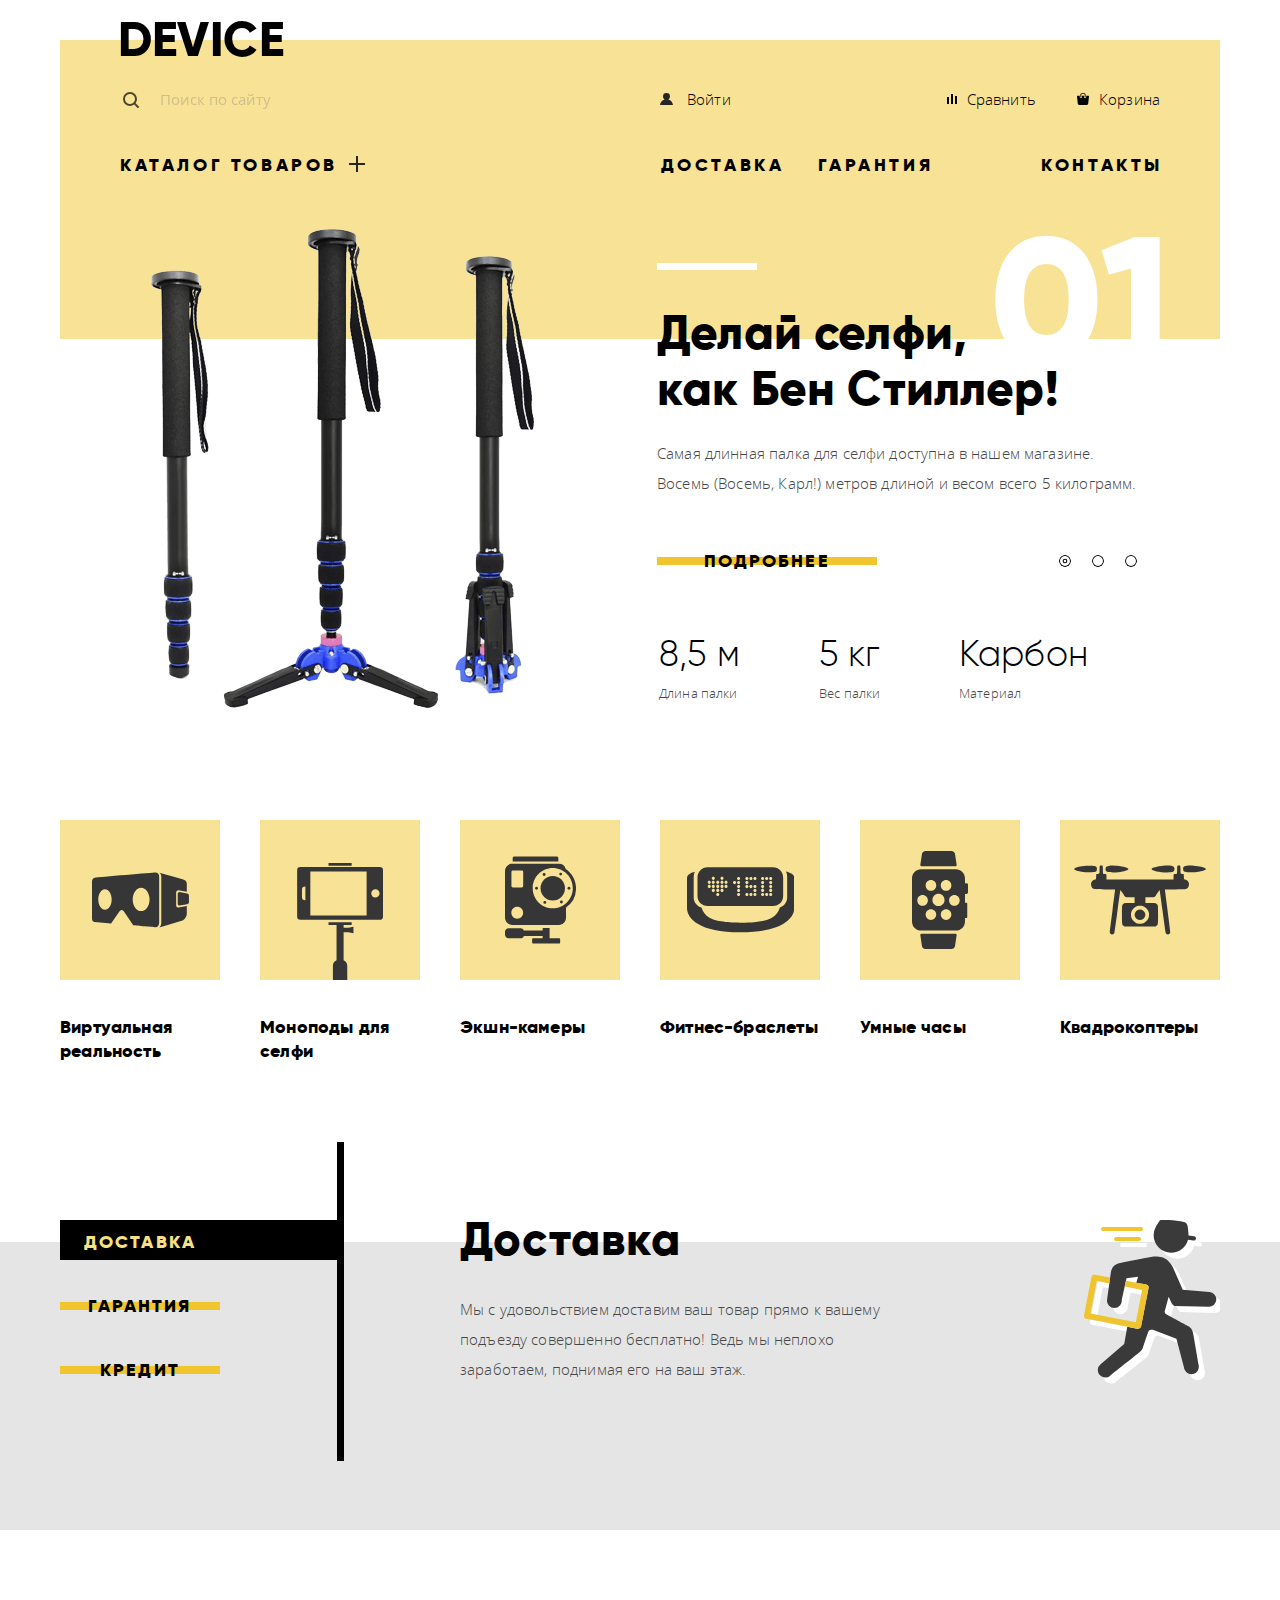
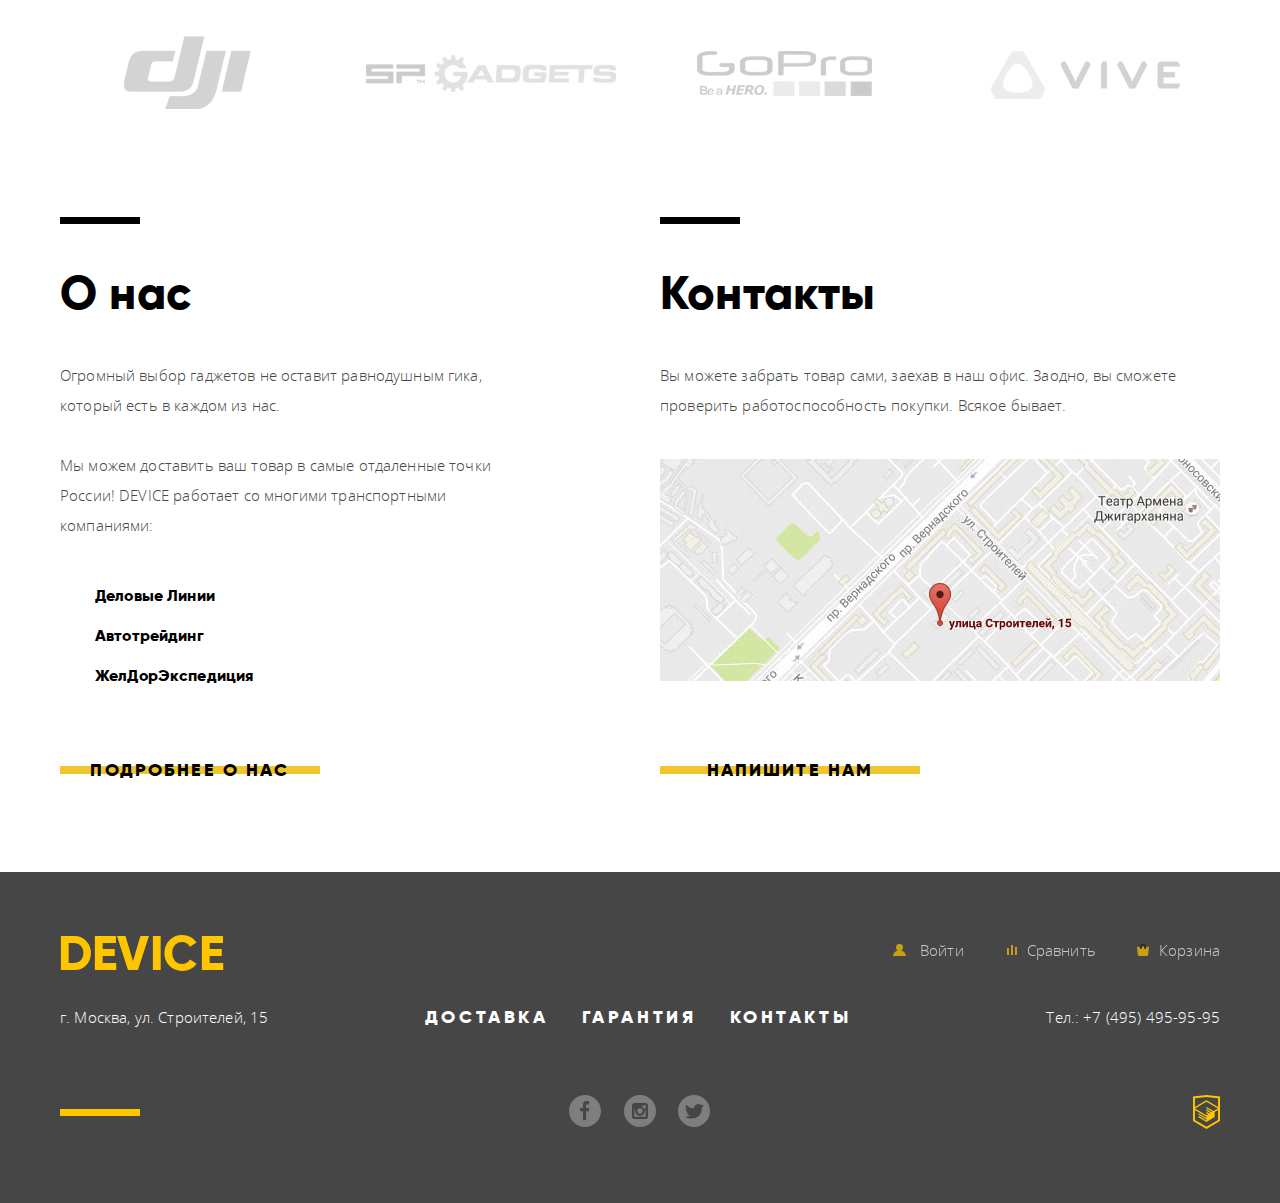
==== commit 00a6b4de: "the end" ====
--- a/index.html
+++ b/index.html
@@ -29,18 +29,18 @@
 
 				<ul class="header-menu">
 					<li class="header-menu-item">
-						<a class="header-menu-link" href="catalog.html">Каталог товаров</a>
+						<a class="header-menu-link" href="#">Каталог товаров</a>
 						<ul class="header-menu-sub-menu">
 
 							<li class="header-menu-sub-item">
-								<a class="header-menu-sub-link" href="catalog.html">Виртуальная реальность</a>
+								<a class="header-menu-sub-link" href="#">Виртуальная реальность</a>
 								<a class="header-menu-sub-link" href="catalog.html">Моноподы для селфи</a>
-								<a class="header-menu-sub-link" href="catalog.html">Экшн-камеры</a>
+								<a class="header-menu-sub-link" href="#">Экшн-камеры</a>
 							</li>
 
 							<li class="header-menu-sub-item">
-								<a class="header-menu-sub-link" href="catalog.html">Фитнес-браслеты</a>
-								<a class="header-menu-sub-link" href="catalog.html">Умные часы</a>
+								<a class="header-menu-sub-link" href="#">Фитнес-браслеты</a>
+								<a class="header-menu-sub-link" href="#">Умные часы</a>
 							</li>
 
 							<li class="header-menu-sub-item"><a class="header-menu-sub-link" href="catalog.html">Квадрокоптеры</a></li>
@@ -61,7 +61,6 @@
 
 		<h1 class="visually-hidden">Интернет-магазин гаджетов "Девайс"</h1>
 
-
 		<section class="slider container">
 			<h2 class="visually-hidden">Промо-слайдер</h2>
 
@@ -161,7 +160,7 @@
 			<ul class="popular-items-list">
 
 				<li class="popular-items-list-item">
-					<a class="popular-items-list-link" href="catalog.html">
+					<a class="popular-items-list-link" href="#">
 						<span class="popular-items-list-link-image"><img src="img/popular-1.svg" width="97" height="55" alt="Виртуальная реальность"></span>
 						<span class="popular-items-list-link-title">Виртуальная реальность</span>
 					</a>
@@ -175,28 +174,28 @@
 				</li>
 
 				<li class="popular-items-list-item">
-					<a class="popular-items-list-link" href="catalog.html">
+					<a class="popular-items-list-link" href="#">
 						<span class="popular-items-list-link-image"><img src="img/popular-3.svg" width="71" height="87" alt="Экшн-камеры"></span>
 						<span class="popular-items-list-link-title">Экшн-камеры</span>
 					</a>
 				</li>
 
 				<li class="popular-items-list-item">
-					<a class="popular-items-list-link" href="catalog.html">
+					<a class="popular-items-list-link" href="#">
 						<span class="popular-items-list-link-image"><img src="img/popular-4.svg" width="107" height="65" alt="Фитнес-браслеты"></span>
 						<span class="popular-items-list-link-title">Фитнес-браслеты</span>
 					</a>
 				</li>
 
 				<li class="popular-items-list-item">
-					<a class="popular-items-list-link" href="catalog.html">
+					<a class="popular-items-list-link" href="#">
 						<span class="popular-items-list-link-image"><img src="img/popular-5.svg" width="56" height="98" alt="Умные часы"></span>
 						<span class="popular-items-list-link-title">Умные часы</span>
 					</a>
 				</li>
 
 				<li class="popular-items-list-item">
-					<a class="popular-items-list-link" href="catalog.html">
+					<a class="popular-items-list-link" href="#">
 						<span class="popular-items-list-link-image"><img src="img/popular-6.svg" width="132" height="69" alt="Квадрокоптеры"></span>
 						<span class="popular-items-list-link-title">Квадрокоптеры</span>
 					</a>
@@ -287,12 +286,12 @@
 
 				<h3 class="visually-hidden">Меню пользователя</h3>
 
-				<img class="footer-logo index-logo" src="img/logo.svg" width="164" height="36" alt="Логотип" style="color: #ffc600"> <!-- поменять на svg -->
+				<a class="footer-logo index-logo" href="#"><svg class="footer-logo index-logo" xmlns="http://www.w3.org/2000/svg" width="164" height="36" alt="Логотип"><text transform="matrix(1.827 0 0 1.814 -2.319 34.511)" font-size="26.459" font-family="Gilroy" font-weight="800">DEVICE</text></svg></a>
 				<nav>
 					<ul class="footer-user-navigation">
-						<li class="footer-user-navigation-login"><a class="footer-user-navigation-link" href="#">Войти</a></li>
-						<li class="footer-user-navigation-comparison"><a class="footer-user-navigation-link" href="#">Сравнить</a></li>
-						<li class="footer-user-navigation-cart"><a class="footer-user-navigation-link" href="#">Корзина</a></li>
+						<li><a class="footer-user-navigation-link footer-user-navigation-login" href="#">Войти</a></li>
+						<li><a class="footer-user-navigation-link footer-user-navigation-comparison" href="#">Сравнить</a></li>
+						<li><a class="footer-user-navigation-link footer-user-navigation-cart" href="#">Корзина</a></li>
 					</ul>
 				</nav>
 			</section>
@@ -330,20 +329,19 @@
 		</div>
 	</footer>
 
-	<!-- <section class="modal modal-appointment">
+	<!-- 	<section class="modal modal-appointment">
 
 		<h2 class="visually-hidden">Напишите нам</h2>
 
 		<form class="modal-appointment-form" action="https://echo.htmlacademy.ru" method="post">
 
-			<label for="name">Ваше имя:</label>
-			<input id="name" type="text" name="name" placeholder="Имя Фамилия" required>
-
-			<label for="email">Ваш e-mail:</label>
-			<input id="email" type="email" name="email" placeholder="email@example.com" required>
-
-			<label for="message">Текст письма:</label>
-			<input id="message" type="text" name="message" placeholder="В свободной форме" required>
+			<label class="modal-appointment-form-name" for="name"><input id="name" type="text" name="name" placeholder="Имя Фамилия" required>Ваше имя:</label>
+
+
+			<label class="modal-appointment-form-email" for="email"><input id="email" type="email" name="email" placeholder="email@example.com" required>Ваш e-mail:</label>
+
+
+			<label class="modal-appointment-form-message" for="message"><textarea id="message" type="text" name="message" placeholder="В свободной форме" required>Текст письма:</textarea></label>
 
 			<button class="btn" type="submit" aria-label="Отправить сообщение">Отправить</button>
 
--- a/css/style.css
+++ b/css/style.css
@@ -44,8 +44,8 @@
 }
 
 img {
-  max-width: 100%;
-  height: auto;
+	max-width: 100%;
+	height: auto;
 }
 
 .container {
@@ -59,17 +59,17 @@
 input[type="radio"].visually-hidden {
 	position: absolute;
 
-  width: 1px;
-  height: 1px;
-  margin: -1px;
-  border: 0;
-  padding: 0;
-
-  white-space: nowrap;
-
-  clip-path: inset(100%);
-  clip: rect(0 0 0 0);
-  overflow: hidden;
+	width: 1px;
+	height: 1px;
+	margin: -1px;
+	border: 0;
+	padding: 0;
+
+	white-space: nowrap;
+
+	clip-path: inset(100%);
+	clip: rect(0 0 0 0);
+	overflow: hidden;
 }
 
 .btn {
@@ -136,6 +136,10 @@
 	background-size: 1000px 10px;
 }
 
+.header.header-catalog .container {
+	height: 152px;
+}
+
 .header-logo {
 	position: absolute;
 	top: -40px;
@@ -221,7 +225,7 @@
 }
 
 .search-placeholder:focus + .search-btn {
-  opacity: 1;
+	opacity: 1;
 }
 
 .search-placeholder:focus + .search-btn:hover,
@@ -585,7 +589,7 @@
 #slider-navigation-btn-1:checked ~ .slider-navigation label[for="slider-navigation-btn-1"],
 #slider-navigation-btn-2:checked ~ .slider-navigation label[for="slider-navigation-btn-2"],
 #slider-navigation-btn-3:checked ~ .slider-navigation label[for="slider-navigation-btn-3"] {
-    background-image: url('../img/slider-button.svg');
+	background-image: url('../img/slider-button.svg');
 }
 
 #slider-navigation-btn-1:checked ~ .slider .slider-first {
@@ -905,36 +909,42 @@
 	display: flex;
 	justify-content: space-between;
 	padding-top: 63px;
-	padding-bottom: 31px;
+	padding-bottom: 22px;
 }
 
 .footer-logo {
-
+	fill: #ffc600;
 }
 
 .footer-user-navigation {
 	display: flex;
 	justify-content: space-between;
-	width: 325px;
 	margin: 0;
 	padding: 0;
 	list-style: none;
 }
 
-.footer-user-navigation-login {
-	background-image: url(../img/user.svg);
+.footer-user-navigation li {
+	margin: 0;
+	padding: 0;
+	margin-left: 36px;
+}
+
+.footer-user-navigation-login{
+	background-image: url(../img/user-footer.svg);
 	background-repeat: no-repeat;
 	background-position: 0;
-}
-
-.footer-user-navigation-comparison {
-	background-image: url(../img/compare.svg);
+	color: pink;
+}
+
+.footer-user-navigation-comparison{
+	background-image: url(../img/compare-footer.svg);
 	background-repeat: no-repeat;
 	background-position: 7px;
 }
 
-.footer-user-navigation-cart {
-	background-image: url(../img/cart.svg);
+.footer-user-navigation-cart{
+	background-image: url(../img/cart-footer.svg);
 	background-repeat: no-repeat;
 	background-position: 5px;
 }
@@ -946,7 +956,6 @@
 }
 
 .footer-user-navigation-link:nth-child(2) {
-	margin-left: 20px;
 	opacity: 0.3;
 }
 
@@ -1073,8 +1082,6 @@
 	border: none;
 }
 
-/*Тот же вопрос, что и про search placeholder*/
-
 .modal-appointment-form input:hover {
 
 }
@@ -1090,20 +1097,24 @@
 /*Внутренняя страница*/
 
 .catalog-title {
-	padding-bottom: 25px;
+	padding-top: 37px;
+	padding-left: 59px;
+	padding-bottom: 20px;
+	letter-spacing: 0.17px;
 }
 
 .breadcrumbs {
 	display: flex;
 	margin: 0;
 	padding: 0;
-	padding-bottom: 50px;
+	padding-left: 59px;
+	padding-bottom: 44px;
 	width: 1040px;
 	list-style: none;
 }
 
 .breadcrumbs-link {
-	margin-right: 35px;
+	padding-right: 35px;
 	color: #000000;
 	opacity: 0.3;
 	font-size: 14px;
@@ -1111,6 +1122,20 @@
 	letter-spacing: 0.14px;
 }
 
+.breadcrumbs-link::after {
+	content: '';
+	display: inline-block;
+	width: 4px;
+	height: 7px;
+	margin-left: 18px;
+	background-image: url('../img/nav-arrow.svg');
+	background-repeat: no-repeat;
+}
+
+.breadcrumbs-item:last-child .breadcrumbs-link::after {
+	display: none;
+}
+
 .breadcrumbs-link:hover,
 .breadcrumbs-link:focus {
 	opacity: 0.6;
@@ -1120,6 +1145,20 @@
 	opacity: 0.1;
 }
 
+.breadcrumbs-link-active:hover,
+.breadcrumbs-link-active:focus,
+.breadcrumbs-link-active:active {
+	opacity: 0.3;
+}
+
+.catalog-titles {
+	background: linear-gradient(to right,#dbdbdb 0%,#dbdbdb 49%,#ebebeb 50%,#ebebeb 100%);
+}
+
+.catalog-titles .container {
+	display: flex;
+}
+
 .catalog-grid {
 	display: flex;
 }
@@ -1128,7 +1167,8 @@
 	display: flex;
 	flex-direction: column;
 	flex-wrap: wrap;
-	background-color: #eeeeee;
+	margin-left: auto;
+	background-color: #efefef;
 }
 
 .filter-title {
@@ -1137,7 +1177,6 @@
 	width: 200px;
 	height: 70px;
 	margin: 0;
-	margin-bottom: 70px;
 	padding-left: 60px;
 	padding-right: 68px;
 	color: #000000;
@@ -1153,6 +1192,7 @@
 
 .filter-form {
 	width: 200px;
+	padding-top: 68px;
 	padding-left: 60px;
 	padding-right: 68px;
 }
@@ -1160,20 +1200,23 @@
 .filter-form-field {
 	margin: 0;
 	padding: 0;
-	margin-top: 15px;
-	margin-bottom: 40px;
+	padding-bottom: 37px;
 	border: none;
 }
 
 .filter-form-field-title {
-	margin: 0;
-	padding: 0;
+	width: 200px;
+	margin: 0;
+	padding: 0;
+	padding-top: 11px;
+	margin-bottom: 25px;
 	color: #000000;
 	font-family: 'Gilroy';
 	font-size: 18px;
 	font-weight: 800;
 	line-height: 24px;
-	letter-spacing: 0.18px
+	letter-spacing: 0.18px;
+	border-top: 2px solid #000;
 }
 
 .filter-form-field label {
@@ -1183,17 +1226,96 @@
 	letter-spacing: 0.14px;
 }
 
+.range-controls {
+	position: relative;
+	width: 195px;
+	margin-top: 7px;
+	padding-left: 5px;
+}
+
+.range-controls .scale {
+	height: 2px;
+	background-color: #dbdbdb;
+}
+
+.range-controls .bar {
+	width: 112px;
+	height: 2px;
+	background: #91c92f;
+}
+
+.range-controls .toggle {
+	position: absolute;
+	top: -6px;
+	left: 0;
+	width: 10px;
+	height: 10px;
+	background: #eee;
+	border: 2px solid #000;
+	border-radius: 50%;
+	cursor: pointer;
+}
+
+.range-controls .toggle:active {
+	background-color: #7eae29;
+	border: 3px solid #fff;
+	box-shadow: 0 5px 5px -3px rgba(0,0,0,.75);
+}
+
+.range-controls .toggle-min {
+	left: -2px;
+}
+
+.range-controls .toggle-max {
+	left: 110px;
+}
+
+.range-controls .bar {
+	width: 112px;
+	height: 2px;
+	background: #91c92f;
+}
+
+.selected-price span:first-child {
+	margin-right: 60px;
+}
+
+.filter-form-checkbox {
+	position: relative;
+	display: block;
+	width: 100px;
+	margin-bottom: 10px;
+	padding-left: 39px;
+}
+
+.filter-form-checkbox:before {
+	position: absolute;
+	top: 3px;
+	left: 0;
+	content: '';
+	display: block;
+	width: 23px;
+	height: 23px;
+	padding-left: 39px;
+	background-image: url('../img/checkbox-off.svg');
+	background-repeat: no-repeat;
+	background-position: left;
+	cursor: pointer;
+}
+
 .sort {
 	display: flex;
+	justify-content: space-between;
 	align-items: center;
 	height: 70px;
+	width: 760px;
 	padding-left: 72px;
 	background-color: #ebebeb;
 }
 
 .sort-title {
 	margin: 0;
-	margin-right: 55px;
+	margin-right: 48px;
 	padding: 0;
 	color: #000000;
 	font-family: 'Gilroy';
@@ -1201,7 +1323,7 @@
 	font-weight: 800;
 	line-height: 24px;
 	text-transform: uppercase;
-	letter-spacing: 0.91px;
+	letter-spacing: 3.91px;
 }
 
 .sort-list {
@@ -1212,7 +1334,7 @@
 }
 
 .sort-list-item {
-	margin-right: 30px;
+	margin-right: 27px;
 }
 
 .sort-list-link {
@@ -1240,6 +1362,33 @@
 	margin-left: auto;
 }
 
+.sort-btn-down {
+	margin-left: 15px;
+}
+
+.sort-btn-up,
+.sort-btn-down,
+.sort-btn-up,
+.sort-btn-down {
+	opacity: 0.2;
+}
+
+.sort-btn-up:hover,
+.sort-btn-down:hover,
+.sort-btn-up:focus,
+.sort-btn-down:focus {
+	opacity: 0.4;
+}
+
+.sort-btn-up:active,
+.sort-btn-down:active {
+	opacity: 1;
+}
+
+.catalog-grid-wrapper {
+	background: linear-gradient(to right,#efefef 0%,#efefef 29%,#fff 30%,#fff 100%);
+}
+
 .catalog-list {
 	display: flex;
 	justify-content: space-between;
@@ -1252,6 +1401,7 @@
 }
 
 .catalog-list-item-title {
+	width: 260px;
 	color: #000000;
 	font-family: 'Gilroy';
 	font-size: 18px;
@@ -1265,14 +1415,21 @@
 }
 
 .catalog-list-item img {
-	margin-bottom: 35px;
+	margin-bottom: 21px;
 }
 
 .catalog-list-item-info {
-	margin-bottom: 50px;
+	display: flex;
+	justify-content: space-between;
+	margin-bottom: 49px;
+}
+
+.catalog-list-item-info: {
+	margin-bottom: 42px;
 }
 
 .catalog-list-item-price {
+	width: 80px;
 	font-family: Gilroy;
 	font-size: 16px;
 	font-weight: 300;
@@ -1305,7 +1462,7 @@
 	display: flex;
 	justify-content: space-between;
 	margin-left: 72px;
-	margin-bottom: 72px;
+	margin-bottom: 52px;
 	padding: 25px 30px;
 	background-color: #ebebeb;
 }
@@ -1364,3 +1521,38 @@
 .pagination-list-link:active {
 	opacity: 1.0;
 }
+
+
+
+
+.modal-appointment {
+	width: 760px;
+	min-height: 380px;
+	padding: 95px 100px 78px;
+	background-color: #fff;
+}
+
+.modal-appointment-form {
+	margin-bottom: 40px;
+	font-size: 18px;
+	line-height: 18px;
+	font-family: "Gilroy ExtraBold","Arial",sans-serif;
+}
+
+.modal-appointment-form-name {
+	margin-right: 40px;
+}
+
+.modal-appointment-email,
+.modal-appointment-name {
+	display: inline-block;
+	width: 360px;
+	vertical-align: baseline;
+}
+
+.modal-appointment-form-message textarea {
+	width: 740px;
+	height: 124px;
+	padding: 16px 20px;
+	resize: horizontal;
+}
